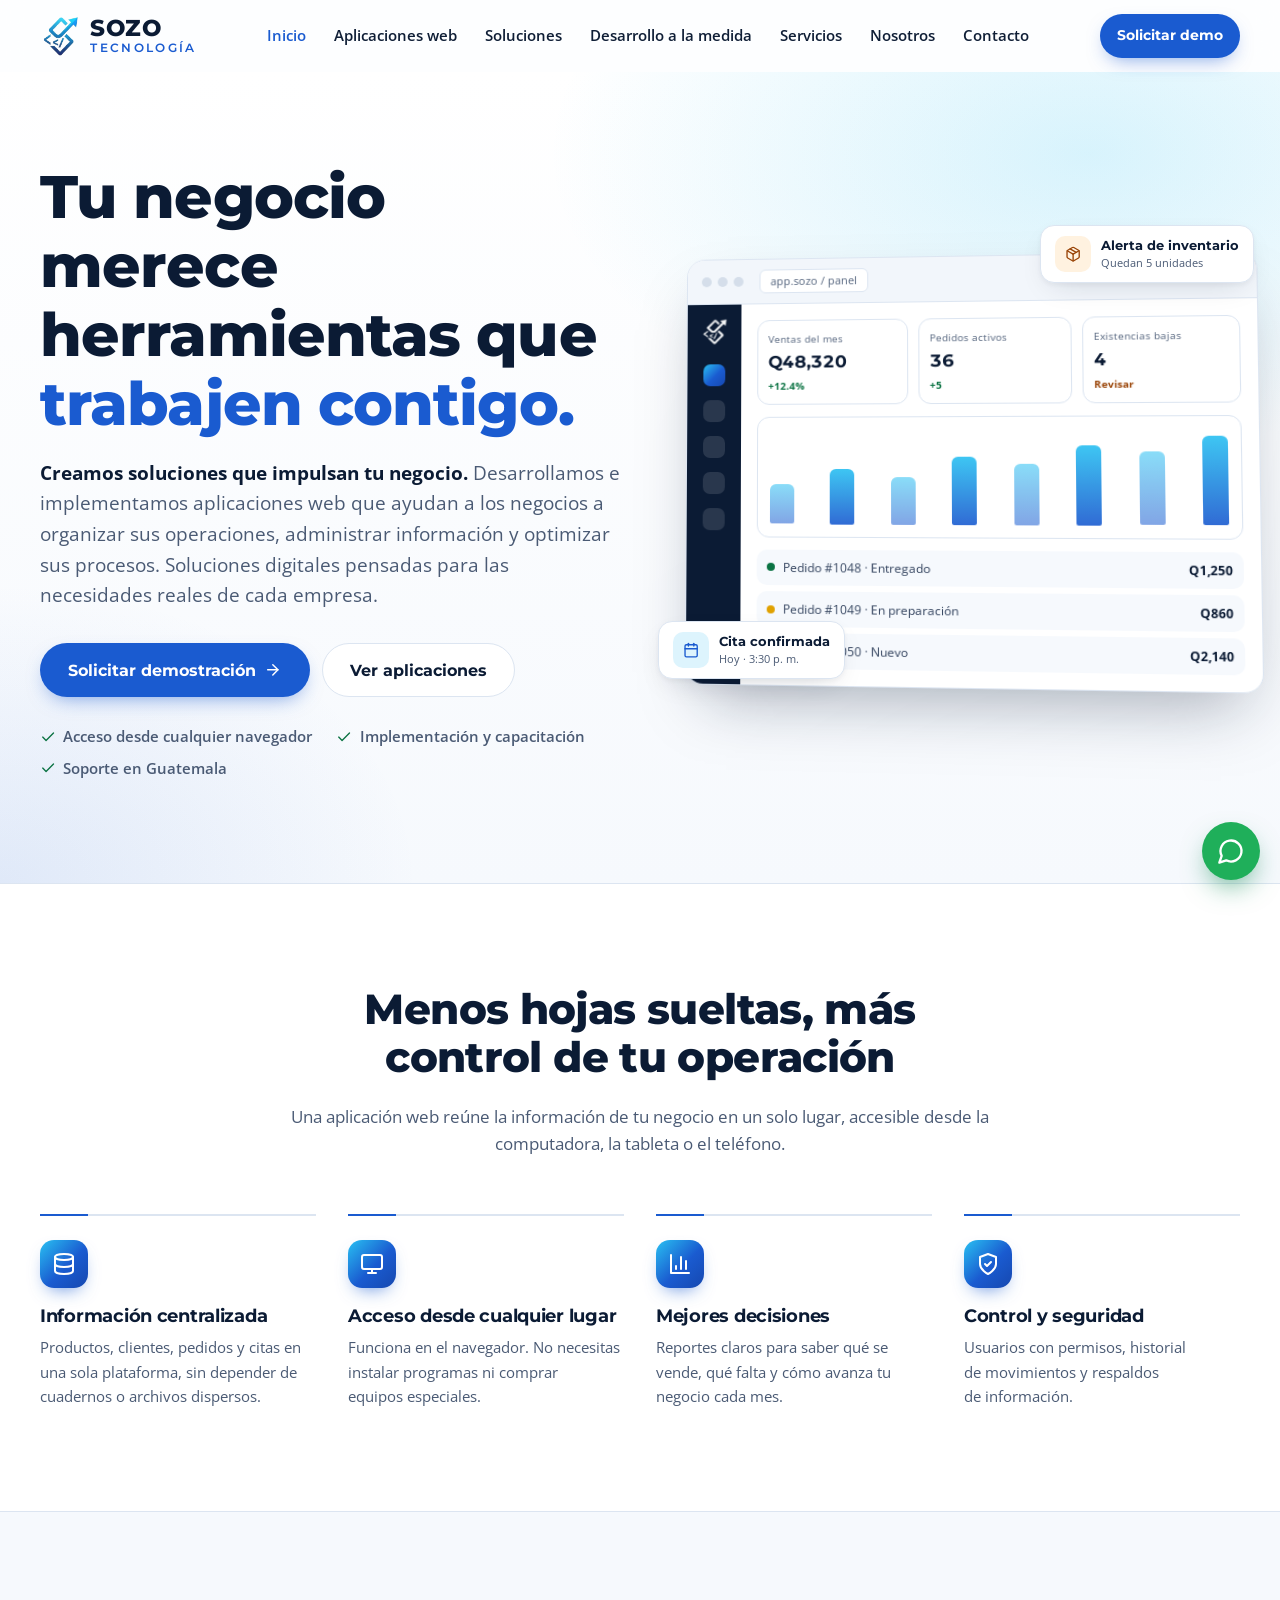
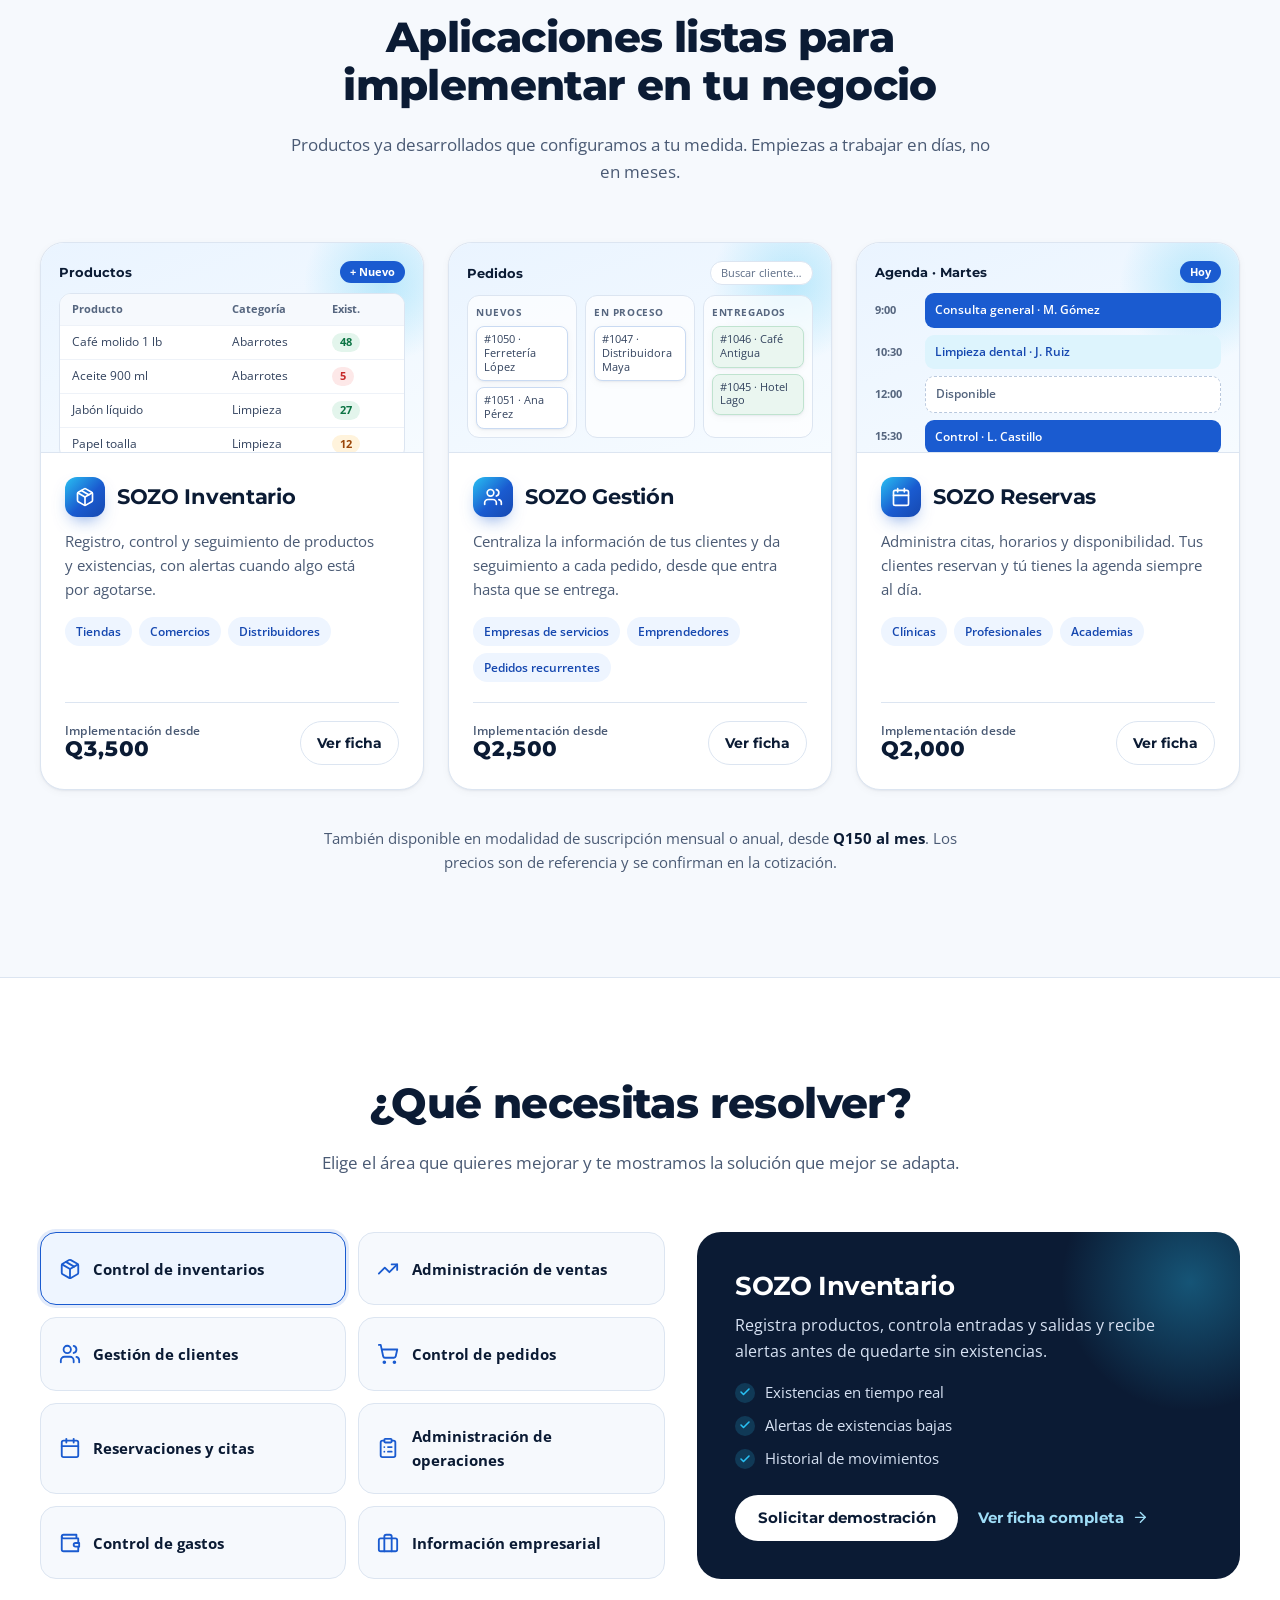
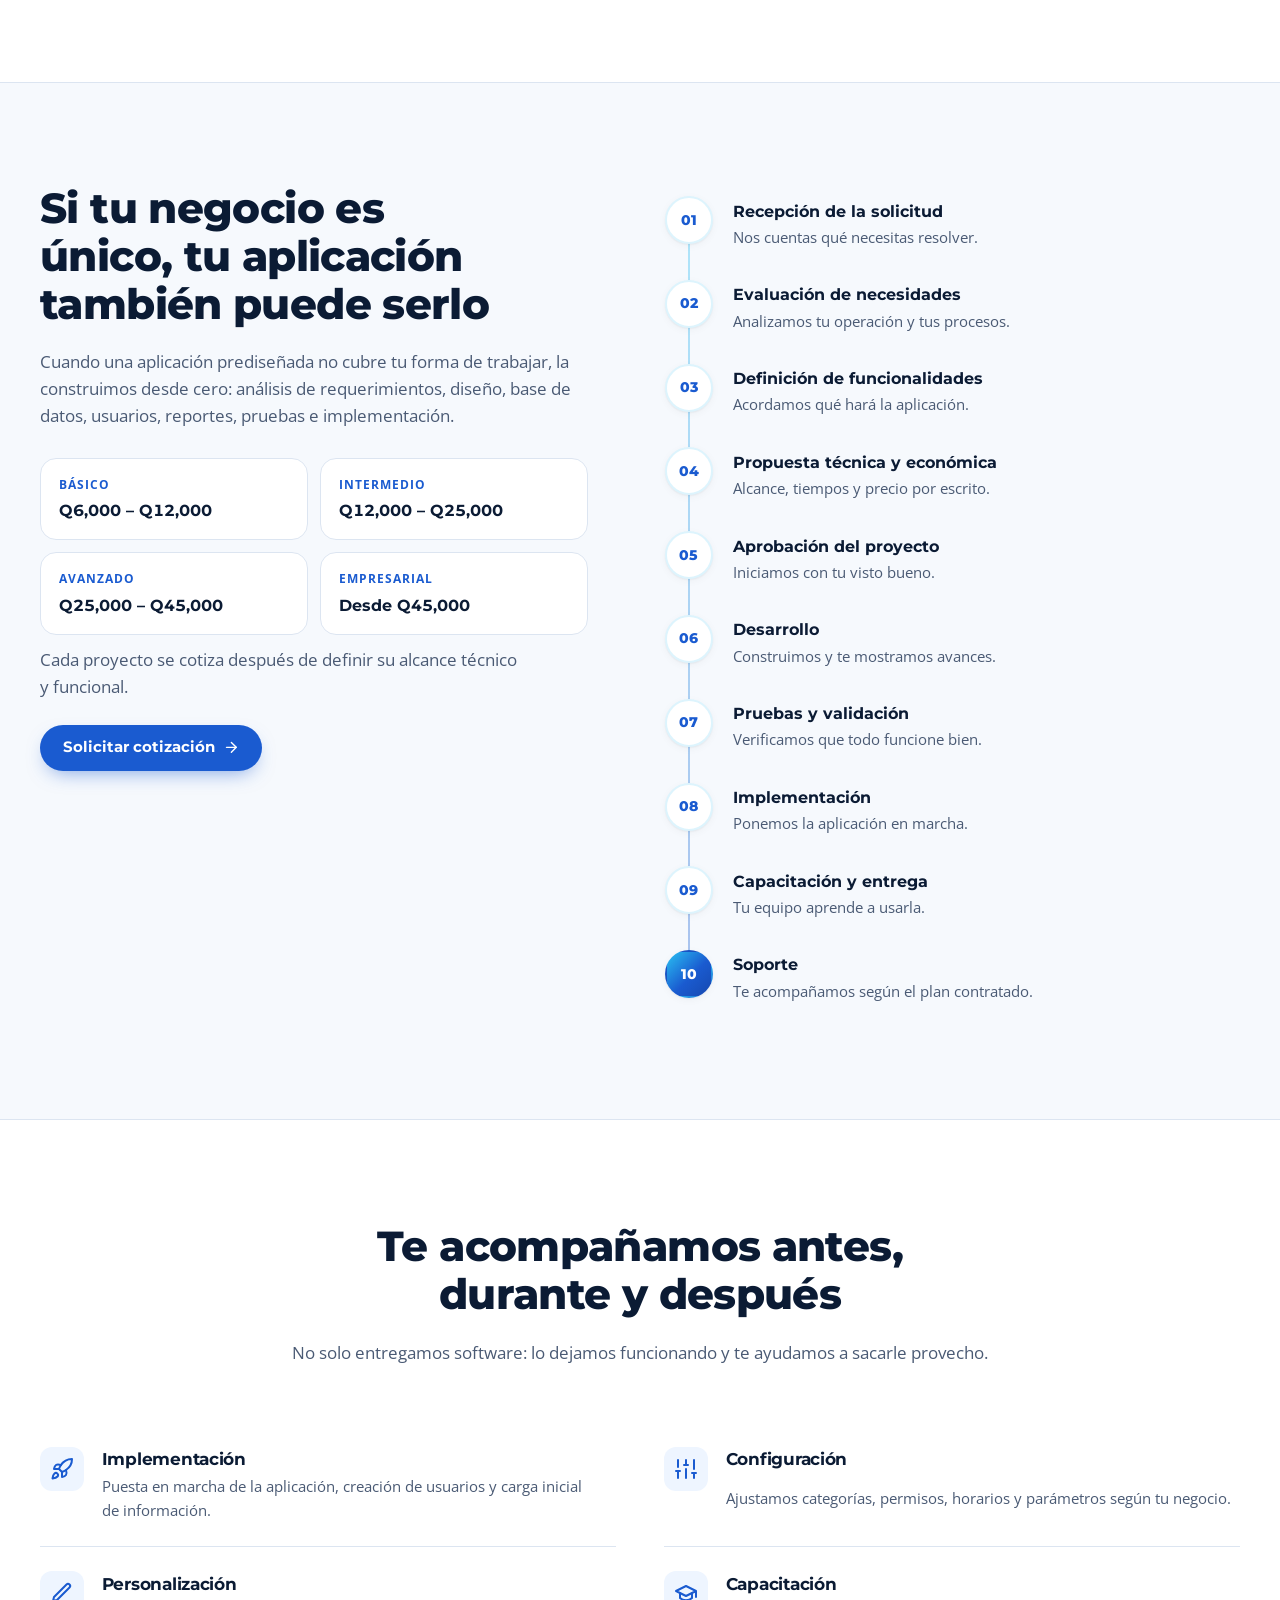
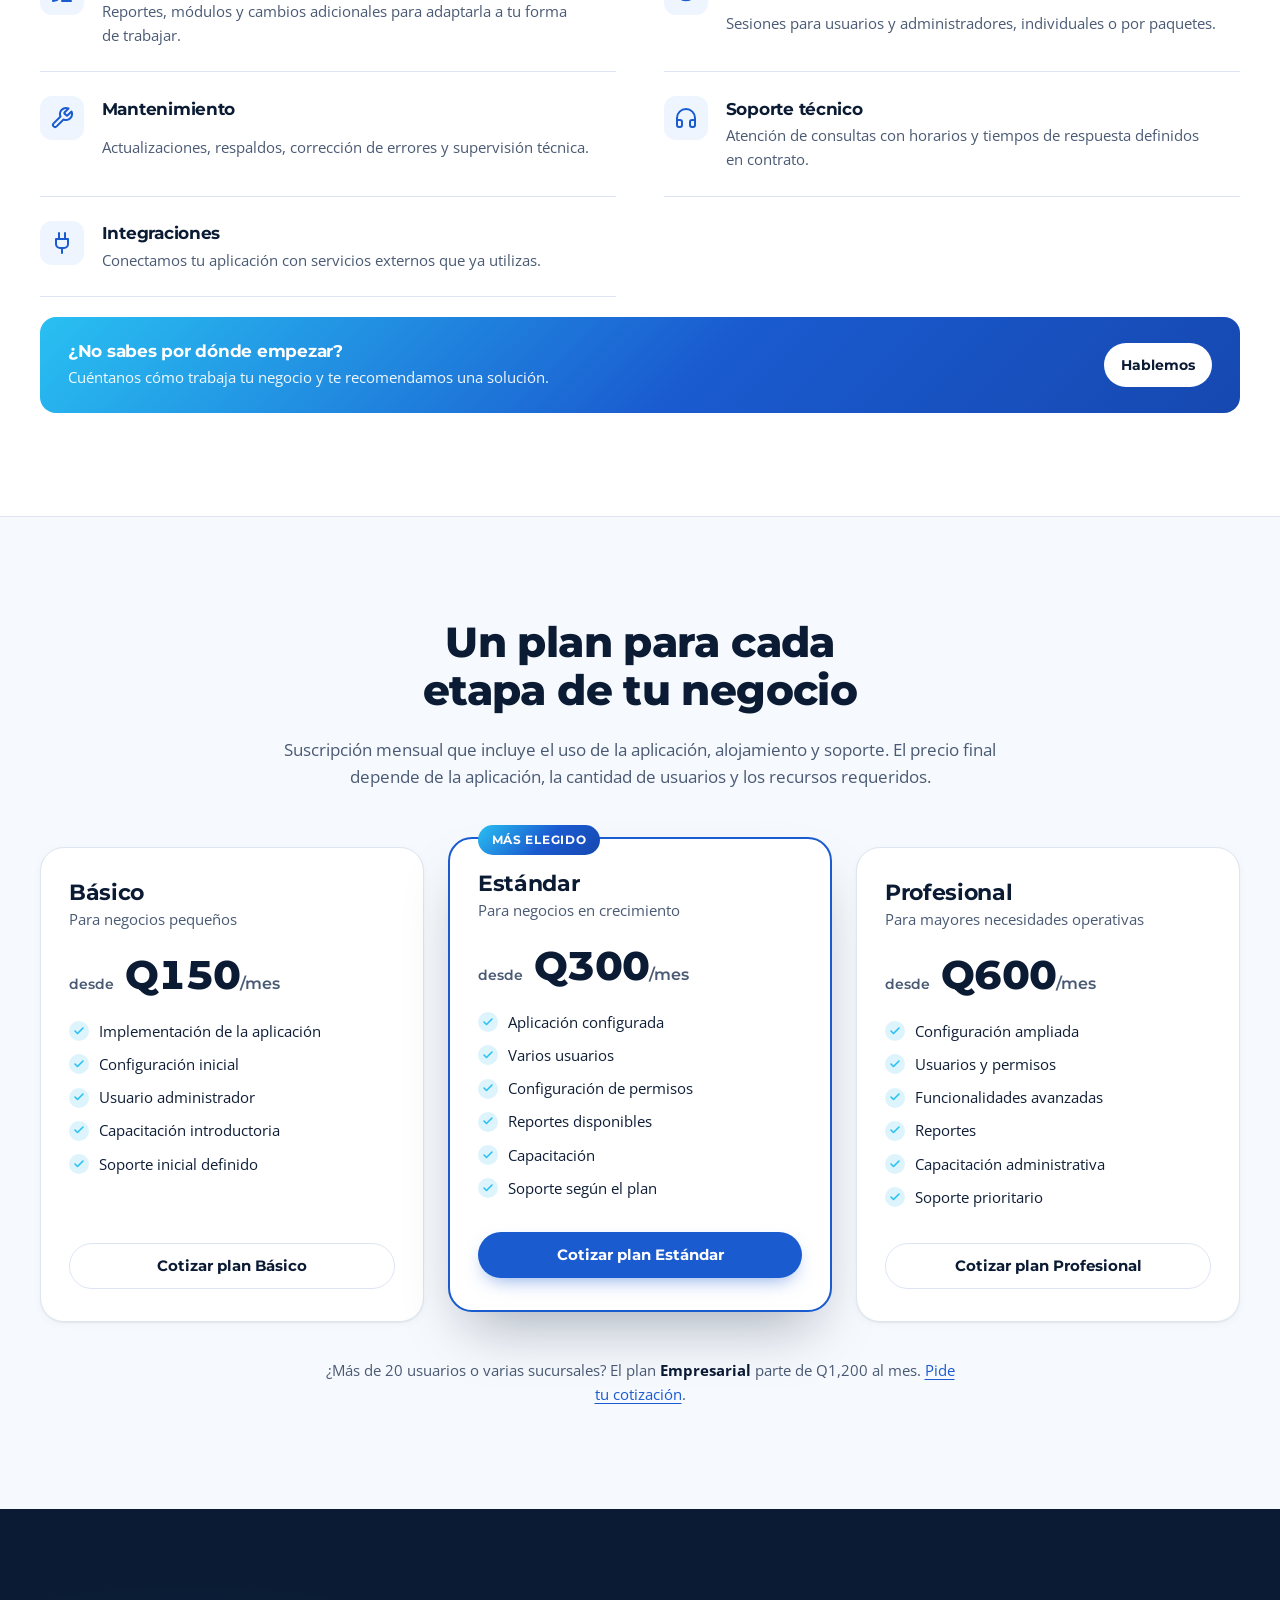
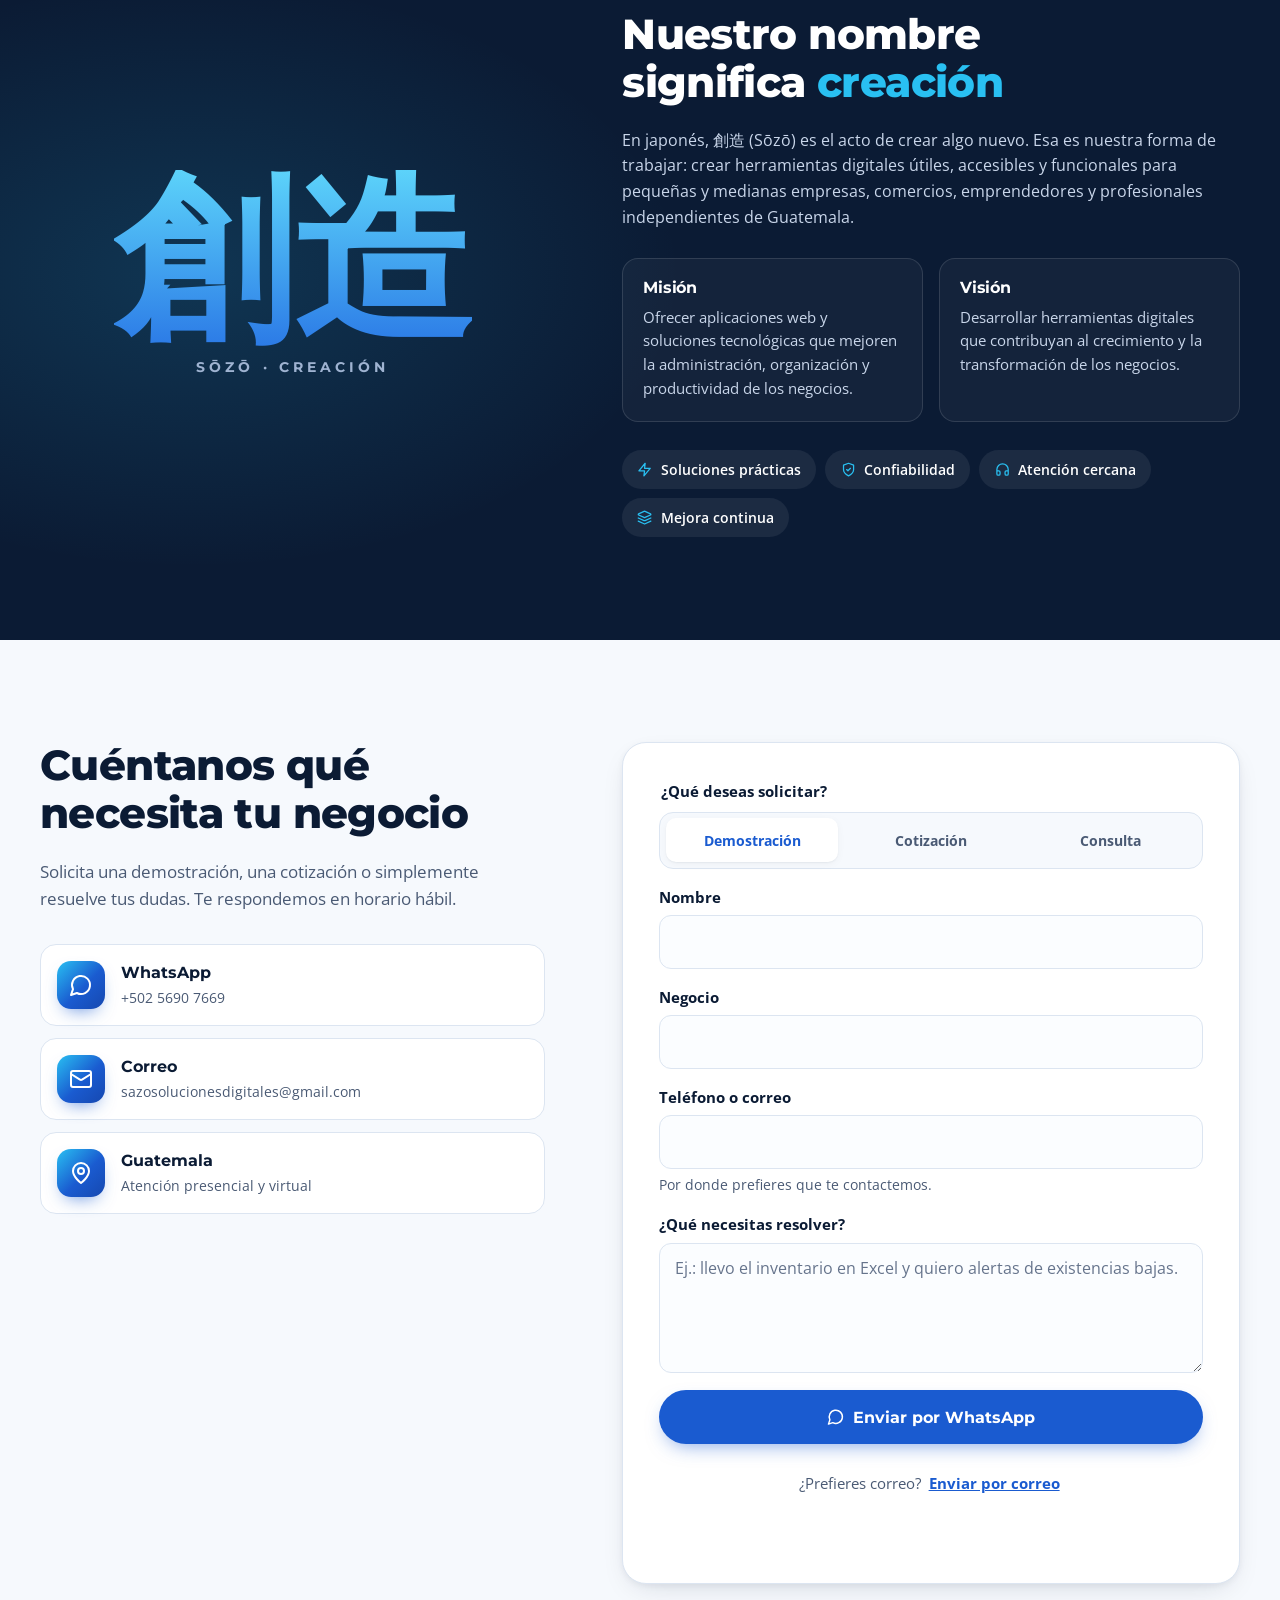
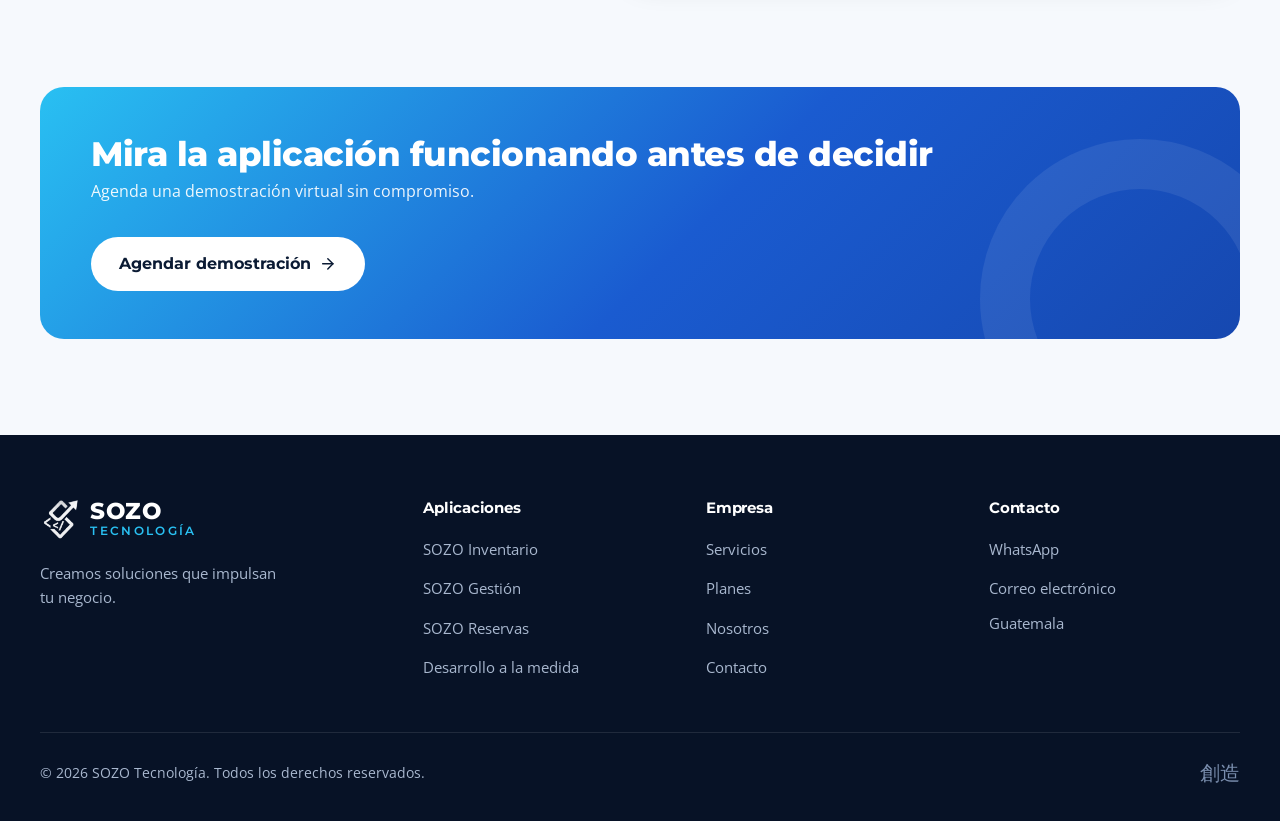
==== index.html @ 29508442 "Sitio web de SOZO Tecnología" ====
<!doctype html>
<html lang="es-GT">
<head>
  <meta charset="utf-8">
  <meta name="viewport" content="width=device-width, initial-scale=1">
  <title>SOZO Tecnología | Aplicaciones web para negocios en Guatemala</title>
  <meta name="description" content="SOZO Tecnología desarrolla e implementa aplicaciones web para negocios en Guatemala: control de inventarios, gestión de clientes y pedidos, reservas y citas, y desarrollo a la medida.">
  <meta name="theme-color" content="#0B1B34">
  <meta property="og:title" content="SOZO Tecnología: creamos soluciones que impulsan tu negocio">
  <meta property="og:description" content="Aplicaciones web para organizar inventarios, clientes, pedidos y citas. Implementación, capacitación y soporte en Guatemala.">
  <meta property="og:type" content="website">
  <meta property="og:image" content="assets/sozo-logo-full.png">
  <link rel="icon" type="image/png" href="assets/sozo-mark.png">
  <link rel="preconnect" href="https://fonts.googleapis.com">
  <link rel="preconnect" href="https://fonts.gstatic.com" crossorigin>
  <link href="https://fonts.googleapis.com/css2?family=Montserrat:wght@600;700;800&family=Open+Sans:wght@400;500;600;700&display=swap" rel="stylesheet">
  <link rel="stylesheet" href="styles.css">
  <script>document.documentElement.classList.add("js");</script>
</head>
<body>

<!-- Iconos (estilo Lucide) -->
<svg width="0" height="0" style="position:absolute" aria-hidden="true">
  <defs>
    <linearGradient id="g-brand" x1="0" y1="0" x2="1" y2="1"><stop offset="0" stop-color="#29C0F2"/><stop offset="1" stop-color="#1A55C8"/></linearGradient>
  </defs>
  <symbol id="i-package" viewBox="0 0 24 24"><path d="M16.5 9.4 7.55 4.24"/><path d="M21 16V8a2 2 0 0 0-1-1.73l-7-4a2 2 0 0 0-2 0l-7 4A2 2 0 0 0 3 8v8a2 2 0 0 0 1 1.73l7 4a2 2 0 0 0 2 0l7-4A2 2 0 0 0 21 16z"/><polyline points="3.29 7 12 12 20.71 7"/><line x1="12" x2="12" y1="22" y2="12"/></symbol>
  <symbol id="i-users" viewBox="0 0 24 24"><path d="M16 21v-2a4 4 0 0 0-4-4H6a4 4 0 0 0-4 4v2"/><circle cx="9" cy="7" r="4"/><path d="M22 21v-2a4 4 0 0 0-3-3.87"/><path d="M16 3.13a4 4 0 0 1 0 7.75"/></symbol>
  <symbol id="i-calendar" viewBox="0 0 24 24"><rect width="18" height="18" x="3" y="4" rx="2"/><line x1="16" x2="16" y1="2" y2="6"/><line x1="8" x2="8" y1="2" y2="6"/><line x1="3" x2="21" y1="10" y2="10"/></symbol>
  <symbol id="i-cart" viewBox="0 0 24 24"><circle cx="8" cy="21" r="1"/><circle cx="19" cy="21" r="1"/><path d="M2.05 2.05h2l2.66 12.42a2 2 0 0 0 2 1.58h9.78a2 2 0 0 0 1.95-1.57l1.65-7.43H5.12"/></symbol>
  <symbol id="i-clipboard" viewBox="0 0 24 24"><rect width="8" height="4" x="8" y="2" rx="1"/><path d="M16 4h2a2 2 0 0 1 2 2v14a2 2 0 0 1-2 2H6a2 2 0 0 1-2-2V6a2 2 0 0 1 2-2h2"/><path d="M12 11h4"/><path d="M12 16h4"/><path d="M8 11h.01"/><path d="M8 16h.01"/></symbol>
  <symbol id="i-trending" viewBox="0 0 24 24"><polyline points="22 7 13.5 15.5 8.5 10.5 2 17"/><polyline points="16 7 22 7 22 13"/></symbol>
  <symbol id="i-wallet" viewBox="0 0 24 24"><path d="M21 12V7H5a2 2 0 0 1 0-4h14v4"/><path d="M3 5v14a2 2 0 0 0 2 2h16v-5"/><path d="M18 12a2 2 0 0 0 0 4h4v-4Z"/></symbol>
  <symbol id="i-database" viewBox="0 0 24 24"><ellipse cx="12" cy="5" rx="9" ry="3"/><path d="M3 5V19A9 3 0 0 0 21 19V5"/><path d="M3 12A9 3 0 0 0 21 12"/></symbol>
  <symbol id="i-sliders" viewBox="0 0 24 24"><line x1="4" x2="4" y1="21" y2="14"/><line x1="4" x2="4" y1="10" y2="3"/><line x1="12" x2="12" y1="21" y2="12"/><line x1="12" x2="12" y1="8" y2="3"/><line x1="20" x2="20" y1="21" y2="16"/><line x1="20" x2="20" y1="12" y2="3"/><line x1="2" x2="6" y1="14" y2="14"/><line x1="10" x2="14" y1="8" y2="8"/><line x1="18" x2="22" y1="16" y2="16"/></symbol>
  <symbol id="i-monitor" viewBox="0 0 24 24"><rect width="20" height="14" x="2" y="3" rx="2"/><line x1="8" x2="16" y1="21" y2="21"/><line x1="12" x2="12" y1="17" y2="21"/></symbol>
  <symbol id="i-shield" viewBox="0 0 24 24"><path d="M12 22s8-4 8-10V5l-8-3-8 3v7c0 6 8 10 8 10"/><path d="m9 12 2 2 4-4"/></symbol>
  <symbol id="i-zap" viewBox="0 0 24 24"><polygon points="13 2 3 14 12 14 11 22 21 10 12 10 13 2"/></symbol>
  <symbol id="i-headphones" viewBox="0 0 24 24"><path d="M3 14h3a2 2 0 0 1 2 2v3a2 2 0 0 1-2 2H5a2 2 0 0 1-2-2v-7a9 9 0 0 1 18 0v7a2 2 0 0 1-2 2h-1a2 2 0 0 1-2-2v-3a2 2 0 0 1 2-2h3"/></symbol>
  <symbol id="i-cap" viewBox="0 0 24 24"><path d="M22 10v6M2 10l10-5 10 5-10 5z"/><path d="M6 12v5c3 3 9 3 12 0v-5"/></symbol>
  <symbol id="i-wrench" viewBox="0 0 24 24"><path d="M14.7 6.3a1 1 0 0 0 0 1.4l1.6 1.6a1 1 0 0 0 1.4 0l3.77-3.77a6 6 0 0 1-7.94 7.94l-6.91 6.91a2.12 2.12 0 0 1-3-3l6.91-6.91a6 6 0 0 1 7.94-7.94l-3.76 3.76z"/></symbol>
  <symbol id="i-plug" viewBox="0 0 24 24"><path d="M12 22v-5"/><path d="M9 8V2"/><path d="M15 8V2"/><path d="M18 8v5a4 4 0 0 1-4 4h-4a4 4 0 0 1-4-4V8Z"/></symbol>
  <symbol id="i-rocket" viewBox="0 0 24 24"><path d="M4.5 16.5c-1.5 1.26-2 5-2 5s3.74-.5 5-2c.71-.84.7-2.13-.09-2.91a2.18 2.18 0 0 0-2.91-.09z"/><path d="m12 15-3-3a22 22 0 0 1 2-3.95A12.88 12.88 0 0 1 22 2c0 2.72-.78 7.5-6 11a22.35 22.35 0 0 1-4 2z"/><path d="M9 12H4s.55-3.03 2-4c1.62-1.08 5 0 5 0"/><path d="M12 15v5s3.03-.55 4-2c1.08-1.62 0-5 0-5"/></symbol>
  <symbol id="i-pen" viewBox="0 0 24 24"><path d="M12 20h9"/><path d="M16.5 3.5a2.12 2.12 0 0 1 3 3L7 19l-4 1 1-4Z"/></symbol>
  <symbol id="i-check" viewBox="0 0 24 24"><path d="M20 6 9 17l-5-5"/></symbol>
  <symbol id="i-arrow" viewBox="0 0 24 24"><path d="M5 12h14"/><path d="m12 5 7 7-7 7"/></symbol>
  <symbol id="i-chat" viewBox="0 0 24 24"><path d="M7.9 20A9 9 0 1 0 4 16.1L2 22Z"/></symbol>
  <symbol id="i-mail" viewBox="0 0 24 24"><rect width="20" height="16" x="2" y="4" rx="2"/><path d="m22 7-8.97 5.7a1.94 1.94 0 0 1-2.06 0L2 7"/></symbol>
  <symbol id="i-menu" viewBox="0 0 24 24"><line x1="4" x2="20" y1="12" y2="12"/><line x1="4" x2="20" y1="6" y2="6"/><line x1="4" x2="20" y1="18" y2="18"/></symbol>
  <symbol id="i-x" viewBox="0 0 24 24"><path d="M18 6 6 18"/><path d="m6 6 12 12"/></symbol>
  <symbol id="i-chart" viewBox="0 0 24 24"><path d="M3 3v18h18"/><path d="M18 17V9"/><path d="M13 17V5"/><path d="M8 17v-3"/></symbol>
  <symbol id="i-layers" viewBox="0 0 24 24"><path d="m12.83 2.18a2 2 0 0 0-1.66 0L2.6 6.08a1 1 0 0 0 0 1.83l8.58 3.91a2 2 0 0 0 1.66 0l8.58-3.9a1 1 0 0 0 0-1.83Z"/><path d="m22 17.65-9.17 4.16a2 2 0 0 1-1.66 0L2 17.65"/><path d="m22 12.65-9.17 4.16a2 2 0 0 1-1.66 0L2 12.65"/></symbol>
  <symbol id="i-clock" viewBox="0 0 24 24"><circle cx="12" cy="12" r="10"/><polyline points="12 6 12 12 16 14"/></symbol>
  <symbol id="i-pin" viewBox="0 0 24 24"><path d="M20 10c0 6-8 12-8 12s-8-6-8-12a8 8 0 0 1 16 0Z"/><circle cx="12" cy="10" r="3"/></symbol>
  <symbol id="i-briefcase" viewBox="0 0 24 24"><rect width="20" height="14" x="2" y="7" rx="2"/><path d="M16 21V5a2 2 0 0 0-2-2h-4a2 2 0 0 0-2 2v16"/></symbol>
  <symbol id="i-cloud" viewBox="0 0 24 24"><path d="M17.5 19H9a7 7 0 1 1 6.71-9h1.79a4.5 4.5 0 1 1 0 9Z"/></symbol>
  <symbol id="i-code" viewBox="0 0 24 24"><polyline points="16 18 22 12 16 6"/><polyline points="8 6 2 12 8 18"/></symbol>
</svg>

<a class="skip-link" href="#contenido">Saltar al contenido</a>

<header class="site-header" id="top">
  <div class="container header-inner">
    <a class="brand" href="#inicio" aria-label="SOZO Tecnología, ir al inicio">
      <img src="assets/sozo-mark.png" alt="" width="40" height="40">
      <span class="brand-text">
        <span class="brand-name">SOZO</span>
        <span class="brand-sub">Tecnología</span>
      </span>
    </a>

    <nav class="main-nav" id="main-nav" aria-label="Principal">
      <ul>
        <li><a href="#inicio">Inicio</a></li>
        <li><a href="#aplicaciones">Aplicaciones web</a></li>
        <li><a href="#soluciones">Soluciones</a></li>
        <li><a href="#personalizado">Desarrollo a la medida</a></li>
        <li><a href="#servicios">Servicios</a></li>
        <li><a href="#nosotros">Nosotros</a></li>
        <li><a href="#contacto">Contacto</a></li>
      </ul>
      <a class="btn btn-primary nav-cta-mobile" href="#contacto" data-request="demo">Solicitar demostración</a>
    </nav>

    <div class="header-actions">
      <a class="btn btn-primary btn-sm header-cta" href="#contacto" data-request="demo">Solicitar demo</a>
      <button class="nav-toggle" type="button" aria-expanded="false" aria-controls="main-nav" aria-label="Abrir menú">
        <svg class="icon"><use href="#i-menu"/></svg>
      </button>
    </div>
  </div>
</header>

<main id="contenido">

  <!-- ============ INICIO ============ -->
  <section class="hero" id="inicio">
    <div class="hero-bg" aria-hidden="true"></div>
    <div class="container hero-grid">
      <div class="hero-copy reveal">
        <h1>Tu negocio merece herramientas que <span class="accent">trabajen contigo.</span></h1>
        <p class="lead"><strong>Creamos soluciones que impulsan tu negocio.</strong> Desarrollamos e implementamos aplicaciones web que ayudan a los negocios a organizar sus operaciones, administrar información y optimizar sus procesos. Soluciones digitales pensadas para las necesidades reales de cada empresa.</p>
        <div class="hero-ctas">
          <a class="btn btn-primary btn-lg" href="#contacto" data-request="demo">Solicitar demostración <svg class="icon"><use href="#i-arrow"/></svg></a>
          <a class="btn btn-ghost btn-lg" href="#aplicaciones">Ver aplicaciones</a>
        </div>
        <ul class="hero-points">
          <li><svg class="icon"><use href="#i-check"/></svg> Acceso desde cualquier navegador</li>
          <li><svg class="icon"><use href="#i-check"/></svg> Implementación y capacitación</li>
          <li><svg class="icon"><use href="#i-check"/></svg> Soporte en Guatemala</li>
        </ul>
      </div>

      <div class="hero-visual reveal" aria-hidden="true">
        <div class="mock-window mock-main">
          <div class="mock-bar"><span></span><span></span><span></span><em>app.sozo / panel</em></div>
          <div class="mock-body">
            <aside class="mock-side">
              <img src="assets/sozo-mark-white.png" alt="" width="26" height="26">
              <i class="on"></i><i></i><i></i><i></i><i></i>
            </aside>
            <div class="mock-content">
              <div class="mock-kpis">
                <div><small>Ventas del mes</small><b>Q48,320</b><span class="up">+12.4%</span></div>
                <div><small>Pedidos activos</small><b>36</b><span class="up">+5</span></div>
                <div><small>Existencias bajas</small><b>4</b><span class="warn">Revisar</span></div>
              </div>
              <div class="mock-chart">
                <div class="bars">
                  <i style="--h:42%"></i><i style="--h:58%"></i><i style="--h:50%"></i><i style="--h:71%"></i><i style="--h:64%"></i><i style="--h:83%"></i><i style="--h:76%"></i><i style="--h:92%"></i>
                </div>
              </div>
              <div class="mock-rows">
                <div><span class="dot ok"></span>Pedido #1048 · Entregado<em>Q1,250</em></div>
                <div><span class="dot wait"></span>Pedido #1049 · En preparación<em>Q860</em></div>
                <div><span class="dot new"></span>Pedido #1050 · Nuevo<em>Q2,140</em></div>
              </div>
            </div>
          </div>
        </div>
        <div class="float-card fc-1">
          <span class="fc-icon"><svg class="icon"><use href="#i-calendar"/></svg></span>
          <div><b>Cita confirmada</b><small>Hoy · 3:30 p. m.</small></div>
        </div>
        <div class="float-card fc-2">
          <span class="fc-icon alt"><svg class="icon"><use href="#i-package"/></svg></span>
          <div><b>Alerta de inventario</b><small>Quedan 5 unidades</small></div>
        </div>
      </div>
    </div>
  </section>

  <!-- ============ BENEFICIOS ============ -->
  <section class="section benefits" aria-labelledby="t-beneficios">
    <div class="container">
      <div class="section-head reveal">
        <h2 id="t-beneficios">Menos hojas sueltas, más control de tu operación</h2>
        <p>Una aplicación web reúne la información de tu negocio en un solo lugar, accesible desde la computadora, la tableta o el teléfono.</p>
      </div>
      <div class="benefit-grid">
        <article class="benefit reveal">
          <span class="icon-badge"><svg class="icon"><use href="#i-database"/></svg></span>
          <h3>Información centralizada</h3>
          <p>Productos, clientes, pedidos y citas en una sola plataforma, sin depender de cuadernos o archivos dispersos.</p>
        </article>
        <article class="benefit reveal">
          <span class="icon-badge"><svg class="icon"><use href="#i-monitor"/></svg></span>
          <h3>Acceso desde cualquier lugar</h3>
          <p>Funciona en el navegador. No necesitas instalar programas ni comprar equipos especiales.</p>
        </article>
        <article class="benefit reveal">
          <span class="icon-badge"><svg class="icon"><use href="#i-chart"/></svg></span>
          <h3>Mejores decisiones</h3>
          <p>Reportes claros para saber qué se vende, qué falta y cómo avanza tu negocio cada mes.</p>
        </article>
        <article class="benefit reveal">
          <span class="icon-badge"><svg class="icon"><use href="#i-shield"/></svg></span>
          <h3>Control y seguridad</h3>
          <p>Usuarios con permisos, historial de movimientos y respaldos de información.</p>
        </article>
      </div>
    </div>
  </section>

  <!-- ============ APLICACIONES ============ -->
  <section class="section apps" id="aplicaciones" aria-labelledby="t-apps">
    <div class="container">
      <div class="section-head reveal">
        <h2 id="t-apps">Aplicaciones listas para implementar en tu negocio</h2>
        <p>Productos ya desarrollados que configuramos a tu medida. Empiezas a trabajar en días, no en meses.</p>
      </div>

      <div class="app-grid">
        <!-- Inventario -->
        <article class="app-card reveal">
          <div class="app-shot shot-inventory" aria-hidden="true">
            <div class="s-head"><b>Productos</b><span class="s-btn">+ Nuevo</span></div>
            <div class="s-table">
              <div class="s-row s-th"><span>Producto</span><span>Categoría</span><span>Exist.</span></div>
              <div class="s-row"><span>Café molido 1 lb</span><span>Abarrotes</span><span class="pill ok">48</span></div>
              <div class="s-row"><span>Aceite 900 ml</span><span>Abarrotes</span><span class="pill low">5</span></div>
              <div class="s-row"><span>Jabón líquido</span><span>Limpieza</span><span class="pill ok">27</span></div>
              <div class="s-row"><span>Papel toalla</span><span>Limpieza</span><span class="pill mid">12</span></div>
            </div>
          </div>
          <div class="app-body">
            <div class="app-title">
              <span class="icon-badge sm"><svg class="icon"><use href="#i-package"/></svg></span>
              <h3>SOZO Inventario</h3>
            </div>
            <p>Registro, control y seguimiento de productos y existencias, con alertas cuando algo está por agotarse.</p>
            <ul class="tag-list" aria-label="Ideal para">
              <li>Tiendas</li><li>Comercios</li><li>Distribuidores</li>
            </ul>
            <div class="app-foot">
              <p class="price"><small>Implementación desde</small> Q3,500</p>
              <button class="btn btn-ghost btn-sm" type="button" data-app="inventario">Ver ficha</button>
            </div>
          </div>
        </article>

        <!-- Gestión -->
        <article class="app-card reveal">
          <div class="app-shot shot-orders" aria-hidden="true">
            <div class="s-head"><b>Pedidos</b><span class="s-search">Buscar cliente…</span></div>
            <div class="s-kanban">
              <div><small>Nuevos</small><i>#1050 · Ferretería López</i><i>#1051 · Ana Pérez</i></div>
              <div><small>En proceso</small><i>#1047 · Distribuidora Maya</i></div>
              <div><small>Entregados</small><i class="done">#1046 · Café Antigua</i><i class="done">#1045 · Hotel Lago</i></div>
            </div>
          </div>
          <div class="app-body">
            <div class="app-title">
              <span class="icon-badge sm"><svg class="icon"><use href="#i-users"/></svg></span>
              <h3>SOZO Gestión</h3>
            </div>
            <p>Centraliza la información de tus clientes y da seguimiento a cada pedido, desde que entra hasta que se entrega.</p>
            <ul class="tag-list" aria-label="Ideal para">
              <li>Empresas de servicios</li><li>Emprendedores</li><li>Pedidos recurrentes</li>
            </ul>
            <div class="app-foot">
              <p class="price"><small>Implementación desde</small> Q2,500</p>
              <button class="btn btn-ghost btn-sm" type="button" data-app="gestion">Ver ficha</button>
            </div>
          </div>
        </article>

        <!-- Reservas -->
        <article class="app-card reveal">
          <div class="app-shot shot-booking" aria-hidden="true">
            <div class="s-head"><b>Agenda · Martes</b><span class="s-btn">Hoy</span></div>
            <div class="s-agenda">
              <div><time>9:00</time><i class="c1">Consulta general · M. Gómez</i></div>
              <div><time>10:30</time><i class="c2">Limpieza dental · J. Ruiz</i></div>
              <div><time>12:00</time><i class="free">Disponible</i></div>
              <div><time>15:30</time><i class="c1">Control · L. Castillo</i></div>
            </div>
          </div>
          <div class="app-body">
            <div class="app-title">
              <span class="icon-badge sm"><svg class="icon"><use href="#i-calendar"/></svg></span>
              <h3>SOZO Reservas</h3>
            </div>
            <p>Administra citas, horarios y disponibilidad. Tus clientes reservan y tú tienes la agenda siempre al día.</p>
            <ul class="tag-list" aria-label="Ideal para">
              <li>Clínicas</li><li>Profesionales</li><li>Academias</li>
            </ul>
            <div class="app-foot">
              <p class="price"><small>Implementación desde</small> Q2,000</p>
              <button class="btn btn-ghost btn-sm" type="button" data-app="reservas">Ver ficha</button>
            </div>
          </div>
        </article>
      </div>

      <p class="note reveal">También disponible en modalidad de suscripción mensual o anual, desde <strong>Q150 al mes</strong>. Los precios son de referencia y se confirman en la cotización.</p>
    </div>
  </section>

  <!-- ============ SOLUCIONES ============ -->
  <section class="section solutions" id="soluciones" aria-labelledby="t-soluciones">
    <div class="container">
      <div class="section-head reveal">
        <h2 id="t-soluciones">¿Qué necesitas resolver?</h2>
        <p>Elige el área que quieres mejorar y te mostramos la solución que mejor se adapta.</p>
      </div>

      <div class="solutions-layout">
        <div class="need-grid" role="radiogroup" aria-label="Necesidades del negocio">
          <button class="need" type="button" role="radio" aria-checked="true" data-need="inventarios"><svg class="icon"><use href="#i-package"/></svg>Control de inventarios</button>
          <button class="need" type="button" role="radio" aria-checked="false" data-need="ventas"><svg class="icon"><use href="#i-trending"/></svg>Administración de ventas</button>
          <button class="need" type="button" role="radio" aria-checked="false" data-need="clientes"><svg class="icon"><use href="#i-users"/></svg>Gestión de clientes</button>
          <button class="need" type="button" role="radio" aria-checked="false" data-need="pedidos"><svg class="icon"><use href="#i-cart"/></svg>Control de pedidos</button>
          <button class="need" type="button" role="radio" aria-checked="false" data-need="citas"><svg class="icon"><use href="#i-calendar"/></svg>Reservaciones y citas</button>
          <button class="need" type="button" role="radio" aria-checked="false" data-need="operaciones"><svg class="icon"><use href="#i-clipboard"/></svg>Administración de operaciones</button>
          <button class="need" type="button" role="radio" aria-checked="false" data-need="gastos"><svg class="icon"><use href="#i-wallet"/></svg>Control de gastos</button>
          <button class="need" type="button" role="radio" aria-checked="false" data-need="informacion"><svg class="icon"><use href="#i-briefcase"/></svg>Información empresarial</button>
        </div>

        <div class="need-result reveal" aria-live="polite">
          <h3 id="need-title">SOZO Inventario</h3>
          <p id="need-text">Registra productos, controla entradas y salidas y recibe alertas antes de quedarte sin existencias.</p>
          <ul class="check-list" id="need-list"></ul>
          <div class="need-actions">
            <a class="btn btn-primary" id="need-cta" href="#contacto" data-request="demo">Solicitar demostración</a>
            <button class="btn btn-link" type="button" id="need-more" data-app="inventario">Ver ficha completa <svg class="icon"><use href="#i-arrow"/></svg></button>
          </div>
        </div>
      </div>
    </div>
  </section>

  <!-- ============ DESARROLLO PERSONALIZADO ============ -->
  <section class="section custom" id="personalizado" aria-labelledby="t-custom">
    <div class="container custom-grid">
      <div class="custom-intro reveal">
        <h2 id="t-custom">Si tu negocio es único, tu aplicación también puede serlo</h2>
        <p>Cuando una aplicación prediseñada no cubre tu forma de trabajar, la construimos desde cero: análisis de requerimientos, diseño, base de datos, usuarios, reportes, pruebas e implementación.</p>

        <div class="tiers">
          <div class="tier"><span>Básico</span><b>Q6,000 – Q12,000</b></div>
          <div class="tier"><span>Intermedio</span><b>Q12,000 – Q25,000</b></div>
          <div class="tier"><span>Avanzado</span><b>Q25,000 – Q45,000</b></div>
          <div class="tier"><span>Empresarial</span><b>Desde Q45,000</b></div>
        </div>
        <p class="small muted">Cada proyecto se cotiza después de definir su alcance técnico y funcional.</p>
        <a class="btn btn-primary" href="#contacto" data-request="cotizacion">Solicitar cotización <svg class="icon"><use href="#i-arrow"/></svg></a>
      </div>

      <ol class="process reveal" aria-label="Proceso de desarrollo">
        <li><b>Recepción de la solicitud</b><span>Nos cuentas qué necesitas resolver.</span></li>
        <li><b>Evaluación de necesidades</b><span>Analizamos tu operación y tus procesos.</span></li>
        <li><b>Definición de funcionalidades</b><span>Acordamos qué hará la aplicación.</span></li>
        <li><b>Propuesta técnica y económica</b><span>Alcance, tiempos y precio por escrito.</span></li>
        <li><b>Aprobación del proyecto</b><span>Iniciamos con tu visto bueno.</span></li>
        <li><b>Desarrollo</b><span>Construimos y te mostramos avances.</span></li>
        <li><b>Pruebas y validación</b><span>Verificamos que todo funcione bien.</span></li>
        <li><b>Implementación</b><span>Ponemos la aplicación en marcha.</span></li>
        <li><b>Capacitación y entrega</b><span>Tu equipo aprende a usarla.</span></li>
        <li><b>Soporte</b><span>Te acompañamos según el plan contratado.</span></li>
      </ol>
    </div>
  </section>

  <!-- ============ SERVICIOS ============ -->
  <section class="section services" id="servicios" aria-labelledby="t-servicios">
    <div class="container">
      <div class="section-head reveal">
        <h2 id="t-servicios">Te acompañamos antes, durante y después</h2>
        <p>No solo entregamos software: lo dejamos funcionando y te ayudamos a sacarle provecho.</p>
      </div>
      <div class="service-grid">
        <article class="service reveal"><svg class="icon"><use href="#i-rocket"/></svg><h3>Implementación</h3><p>Puesta en marcha de la aplicación, creación de usuarios y carga inicial de información.</p></article>
        <article class="service reveal"><svg class="icon"><use href="#i-sliders"/></svg><h3>Configuración</h3><p>Ajustamos categorías, permisos, horarios y parámetros según tu negocio.</p></article>
        <article class="service reveal"><svg class="icon"><use href="#i-pen"/></svg><h3>Personalización</h3><p>Reportes, módulos y cambios adicionales para adaptarla a tu forma de trabajar.</p></article>
        <article class="service reveal"><svg class="icon"><use href="#i-cap"/></svg><h3>Capacitación</h3><p>Sesiones para usuarios y administradores, individuales o por paquetes.</p></article>
        <article class="service reveal"><svg class="icon"><use href="#i-wrench"/></svg><h3>Mantenimiento</h3><p>Actualizaciones, respaldos, corrección de errores y supervisión técnica.</p></article>
        <article class="service reveal"><svg class="icon"><use href="#i-headphones"/></svg><h3>Soporte técnico</h3><p>Atención de consultas con horarios y tiempos de respuesta definidos en contrato.</p></article>
        <article class="service reveal"><svg class="icon"><use href="#i-plug"/></svg><h3>Integraciones</h3><p>Conectamos tu aplicación con servicios externos que ya utilizas.</p></article>
        <article class="service service-cta reveal">
          <h3>¿No sabes por dónde empezar?</h3>
          <p>Cuéntanos cómo trabaja tu negocio y te recomendamos una solución.</p>
          <a class="btn btn-light btn-sm" href="#contacto">Hablemos</a>
        </article>
      </div>
    </div>
  </section>

  <!-- ============ PLANES ============ -->
  <section class="section plans" id="planes" aria-labelledby="t-planes">
    <div class="container">
      <div class="section-head reveal">
        <h2 id="t-planes">Un plan para cada etapa de tu negocio</h2>
        <p>Suscripción mensual que incluye el uso de la aplicación, alojamiento y soporte. El precio final depende de la aplicación, la cantidad de usuarios y los recursos requeridos.</p>
      </div>

      <div class="plan-grid">
        <article class="plan reveal">
          <h3>Básico</h3>
          <p class="plan-for">Para negocios pequeños</p>
          <p class="plan-price"><small>desde</small> Q150<span>/mes</span></p>
          <ul class="check-list">
            <li>Implementación de la aplicación</li>
            <li>Configuración inicial</li>
            <li>Usuario administrador</li>
            <li>Capacitación introductoria</li>
            <li>Soporte inicial definido</li>
          </ul>
          <a class="btn btn-ghost btn-block" href="#contacto" data-request="cotizacion" data-plan="Básico">Cotizar plan Básico</a>
        </article>

        <article class="plan plan-featured reveal">
          <span class="plan-badge">Más elegido</span>
          <h3>Estándar</h3>
          <p class="plan-for">Para negocios en crecimiento</p>
          <p class="plan-price"><small>desde</small> Q300<span>/mes</span></p>
          <ul class="check-list">
            <li>Aplicación configurada</li>
            <li>Varios usuarios</li>
            <li>Configuración de permisos</li>
            <li>Reportes disponibles</li>
            <li>Capacitación</li>
            <li>Soporte según el plan</li>
          </ul>
          <a class="btn btn-primary btn-block" href="#contacto" data-request="cotizacion" data-plan="Estándar">Cotizar plan Estándar</a>
        </article>

        <article class="plan reveal">
          <h3>Profesional</h3>
          <p class="plan-for">Para mayores necesidades operativas</p>
          <p class="plan-price"><small>desde</small> Q600<span>/mes</span></p>
          <ul class="check-list">
            <li>Configuración ampliada</li>
            <li>Usuarios y permisos</li>
            <li>Funcionalidades avanzadas</li>
            <li>Reportes</li>
            <li>Capacitación administrativa</li>
            <li>Soporte prioritario</li>
          </ul>
          <a class="btn btn-ghost btn-block" href="#contacto" data-request="cotizacion" data-plan="Profesional">Cotizar plan Profesional</a>
        </article>
      </div>
      <p class="note reveal">¿Más de 20 usuarios o varias sucursales? El plan <strong>Empresarial</strong> parte de Q1,200 al mes. <a href="#contacto" data-request="cotizacion" data-plan="Empresarial">Pide tu cotización</a>.</p>
    </div>
  </section>

  <!-- ============ NOSOTROS ============ -->
  <section class="section about" id="nosotros" aria-labelledby="t-nosotros">
    <div class="container about-grid">
      <div class="about-mark reveal" aria-hidden="true">
        <span class="big-kanji" lang="ja">創造</span>
        <span class="romaji">Sōzō · creación</span>
      </div>
      <div class="about-copy reveal">
        <h2 id="t-nosotros">Nuestro nombre significa <em>creación</em></h2>
        <p>En japonés, <span lang="ja">創造</span> (Sōzō) es el acto de crear algo nuevo. Esa es nuestra forma de trabajar: crear herramientas digitales útiles, accesibles y funcionales para pequeñas y medianas empresas, comercios, emprendedores y profesionales independientes de Guatemala.</p>
        <div class="about-cards">
          <div>
            <h3>Misión</h3>
            <p>Ofrecer aplicaciones web y soluciones tecnológicas que mejoren la administración, organización y productividad de los negocios.</p>
          </div>
          <div>
            <h3>Visión</h3>
            <p>Desarrollar herramientas digitales que contribuyan al crecimiento y la transformación de los negocios.</p>
          </div>
        </div>
        <ul class="values">
          <li><svg class="icon"><use href="#i-zap"/></svg>Soluciones prácticas</li>
          <li><svg class="icon"><use href="#i-shield"/></svg>Confiabilidad</li>
          <li><svg class="icon"><use href="#i-headphones"/></svg>Atención cercana</li>
          <li><svg class="icon"><use href="#i-layers"/></svg>Mejora continua</li>
        </ul>
      </div>
    </div>
  </section>

  <!-- ============ CONTACTO ============ -->
  <section class="section contact" id="contacto" aria-labelledby="t-contacto">
    <div class="container contact-grid">
      <div class="contact-info reveal">
        <h2 id="t-contacto">Cuéntanos qué necesita tu negocio</h2>
        <p>Solicita una demostración, una cotización o simplemente resuelve tus dudas. Te respondemos en horario hábil.</p>

        <ul class="contact-list">
          <li>
            <a class="contact-item" id="wa-link" href="#" target="_blank" rel="noopener">
              <span class="icon-badge"><svg class="icon"><use href="#i-chat"/></svg></span>
              <span><b>WhatsApp</b><small id="wa-label">+502 5690 7669</small></span>
            </a>
          </li>
          <li>
            <a class="contact-item" id="mail-link" href="#">
              <span class="icon-badge"><svg class="icon"><use href="#i-mail"/></svg></span>
              <span><b>Correo</b><small id="mail-label">sazosolucionesdigitales@gmail.com</small></span>
            </a>
          </li>
          <li>
            <div class="contact-item">
              <span class="icon-badge"><svg class="icon"><use href="#i-pin"/></svg></span>
              <span><b>Guatemala</b><small>Atención presencial y virtual</small></span>
            </div>
          </li>
        </ul>
      </div>

      <form class="contact-form reveal" id="contact-form" novalidate>
        <fieldset class="req-type">
          <legend>¿Qué deseas solicitar?</legend>
          <div class="seg">
            <label><input type="radio" name="tipo" value="demo" checked><span>Demostración</span></label>
            <label><input type="radio" name="tipo" value="cotizacion"><span>Cotización</span></label>
            <label><input type="radio" name="tipo" value="consulta"><span>Consulta</span></label>
          </div>
        </fieldset>

        <div class="field">
          <label for="f-nombre">Nombre</label>
          <input id="f-nombre" name="nombre" type="text" autocomplete="name" required>
          <p class="error" id="e-nombre" hidden>Escribe tu nombre.</p>
        </div>
        <div class="field">
          <label for="f-negocio">Negocio</label>
          <input id="f-negocio" name="negocio" type="text" autocomplete="organization" required>
          <p class="error" id="e-negocio" hidden>Indica el nombre de tu negocio.</p>
        </div>
        <div class="field">
          <label for="f-contacto">Teléfono o correo</label>
          <input id="f-contacto" name="contacto" type="text" autocomplete="email" required aria-describedby="h-contacto">
          <p class="hint" id="h-contacto">Por donde prefieres que te contactemos.</p>
          <p class="error" id="e-contacto" hidden>Escribe un teléfono de 8 dígitos o un correo válido.</p>
        </div>
        <div class="field">
          <label for="f-necesidad">¿Qué necesitas resolver?</label>
          <textarea id="f-necesidad" name="necesidad" rows="4" required placeholder="Ej.: llevo el inventario en Excel y quiero alertas de existencias bajas."></textarea>
          <p class="error" id="e-necesidad" hidden>Cuéntanos brevemente tu necesidad.</p>
        </div>
        <!-- Protección contra spam (campo trampa) -->
        <div class="hp" aria-hidden="true">
          <label for="f-web">No llenar</label>
          <input id="f-web" name="web" type="text" tabindex="-1" autocomplete="off">
        </div>

        <button class="btn btn-primary btn-lg btn-block" type="submit">
          <svg class="icon"><use href="#i-chat"/></svg> Enviar por WhatsApp
        </button>
        <p class="form-foot">¿Prefieres correo? <button type="button" class="btn-link-inline" id="send-mail">Enviar por correo</button></p>
        <p class="form-status" id="form-status" role="status"></p>
      </form>
    </div>
  </section>

  <!-- ============ CTA FINAL ============ -->
  <section class="cta-band" aria-labelledby="t-cta">
    <div class="container cta-inner reveal">
      <div>
        <h2 id="t-cta">Mira la aplicación funcionando antes de decidir</h2>
        <p>Agenda una demostración virtual sin compromiso.</p>
      </div>
      <a class="btn btn-light btn-lg" href="#contacto" data-request="demo">Agendar demostración <svg class="icon"><use href="#i-arrow"/></svg></a>
    </div>
  </section>
</main>

<footer class="site-footer">
  <div class="container footer-grid">
    <div class="footer-brand">
      <a class="brand brand-light" href="#inicio" aria-label="SOZO Tecnología, ir al inicio">
        <img src="assets/sozo-mark-white.png" alt="" width="40" height="40">
        <span class="brand-text"><span class="brand-name">SOZO</span><span class="brand-sub">Tecnología</span></span>
      </a>
      <p>Creamos soluciones que impulsan tu negocio.</p>
    </div>
    <nav aria-label="Aplicaciones">
      <h3>Aplicaciones</h3>
      <ul>
        <li><button type="button" class="footer-link" data-app="inventario">SOZO Inventario</button></li>
        <li><button type="button" class="footer-link" data-app="gestion">SOZO Gestión</button></li>
        <li><button type="button" class="footer-link" data-app="reservas">SOZO Reservas</button></li>
        <li><a href="#personalizado">Desarrollo a la medida</a></li>
      </ul>
    </nav>
    <nav aria-label="Empresa">
      <h3>Empresa</h3>
      <ul>
        <li><a href="#servicios">Servicios</a></li>
        <li><a href="#planes">Planes</a></li>
        <li><a href="#nosotros">Nosotros</a></li>
        <li><a href="#contacto">Contacto</a></li>
      </ul>
    </nav>
    <div>
      <h3>Contacto</h3>
      <ul>
        <li><a class="js-wa" href="#" target="_blank" rel="noopener">WhatsApp</a></li>
        <li><a class="js-mail" href="#">Correo electrónico</a></li>
        <li>Guatemala</li>
      </ul>
    </div>
  </div>
  <div class="container footer-bottom">
    <p>© <span id="year">2026</span> SOZO Tecnología. Todos los derechos reservados.</p>
    <p lang="ja" class="footer-kanji">創造</p>
  </div>
</footer>

<a class="wa-float js-wa" href="#" target="_blank" rel="noopener" aria-label="Escríbenos por WhatsApp">
  <svg class="icon"><use href="#i-chat"/></svg>
</a>

<!-- Ficha de aplicación -->
<dialog class="app-dialog" id="app-dialog" aria-labelledby="d-title">
  <div class="d-inner">
    <button class="d-close" type="button" aria-label="Cerrar ficha"><svg class="icon"><use href="#i-x"/></svg></button>
    <header class="d-head">
      <span class="icon-badge" id="d-icon"><svg class="icon"><use href="#i-package"/></svg></span>
      <div>
        <h2 id="d-title">SOZO Inventario</h2>
      </div>
    </header>
    <p class="d-desc" id="d-desc"></p>
    <div class="d-grid">
      <section><h3>Necesidad que resuelve</h3><p id="d-need"></p></section>
      <section><h3>Ideal para</h3><ul class="tag-list" id="d-for"></ul></section>
      <section class="d-wide"><h3>Funcionalidades</h3><ul class="check-list cols" id="d-features"></ul></section>
      <section><h3>Requisitos técnicos</h3><p>Computadora, tableta o teléfono con navegador actualizado y conexión a internet. No requiere instalación.</p></section>
      <section><h3>Modalidad de contratación</h3><p>Pago único de implementación, o suscripción mensual o anual. Personalizaciones adicionales disponibles.</p></section>
    </div>
    <div class="d-price">
      <div><small>Implementación</small><b id="d-impl"></b></div>
      <div><small>Suscripción</small><b>desde Q150/mes</b></div>
    </div>
    <div class="d-actions">
      <a class="btn btn-primary" href="#contacto" id="d-demo" data-request="demo">Solicitar demostración</a>
      <a class="btn btn-ghost" href="#contacto" id="d-contact" data-request="cotizacion">Pedir cotización</a>
    </div>
  </div>
</dialog>

<script src="script.js"></script>
</body>
</html>
---- styles.css ----
/* =========================================================
   SOZO Tecnología: hoja de estilos
   Colores tomados del logotipo: cian → azul → azul marino
   ========================================================= */
:root {
  --navy-950: #071226;
  --navy-900: #0B1B34;
  --navy-800: #13284A;
  --navy-700: #1D3763;
  --blue-700: #1648B0;
  --blue-600: #1A5BD0;   /* primario: 5.6:1 sobre blanco */
  --blue-500: #2B79E6;
  --cyan-400: #29C0F2;
  --cyan-100: #DDF4FD;
  --blue-50:  #EEF5FF;

  --bg: #F6F9FD;
  --surface: #FFFFFF;
  --text: #0F1E36;
  --text-muted: #4A5A74;  /* 7:1 sobre blanco */
  --border: #DCE5F1;
  --ok: #0B7343;
  --warn: #9A4508;
  --danger: #C62828;

  --grad-brand: linear-gradient(135deg, var(--cyan-400) 0%, var(--blue-600) 55%, var(--blue-700) 100%);
  --grad-text: linear-gradient(100deg, var(--blue-500) 0%, var(--cyan-400) 100%);

  --font-head: "Montserrat", system-ui, sans-serif;
  --font-body: "Open Sans", system-ui, sans-serif;

  --radius-sm: 10px;
  --radius: 16px;
  --radius-lg: 24px;
  --shadow-sm: 0 1px 2px rgba(11, 27, 52, .06), 0 2px 8px rgba(11, 27, 52, .04);
  --shadow: 0 10px 30px -12px rgba(11, 27, 52, .18), 0 2px 6px rgba(11, 27, 52, .05);
  --shadow-lg: 0 30px 60px -20px rgba(11, 27, 52, .35);

  --ease: cubic-bezier(.22, 1, .36, 1);
  --header-h: 72px;
}

*, *::before, *::after { box-sizing: border-box; }
html { scroll-behavior: smooth; scroll-padding-top: calc(var(--header-h) + 12px); -webkit-text-size-adjust: 100%; }
body {
  margin: 0;
  font-family: var(--font-body);
  font-size: 1rem;
  line-height: 1.6;
  color: var(--text);
  background: var(--bg);
  -webkit-font-smoothing: antialiased;
  overflow-x: hidden;
}
img { max-width: 100%; display: block; }
h1, h2, h3 { font-family: var(--font-head); line-height: 1.15; margin: 0 0 .5em; letter-spacing: -.015em; color: var(--navy-900); text-wrap: balance; }
h1 { font-size: clamp(2.25rem, 4.6vw + .6rem, 3.75rem); font-weight: 800; }
h2 { font-size: clamp(1.75rem, 2.4vw + .8rem, 2.6rem); font-weight: 800; }
h3 { font-size: 1.15rem; font-weight: 700; }
p { margin: 0 0 1em; text-wrap: pretty; }
a { color: var(--blue-600); }
button { font: inherit; }
ul, ol { margin: 0; padding: 0; list-style: none; }

.container { width: min(1200px, 100% - 2.5rem); margin-inline: auto; }
@media (max-width: 480px) { .container { width: calc(100% - 2rem); } }

.icon { width: 1.25em; height: 1.25em; fill: none; stroke: currentColor; stroke-width: 2; stroke-linecap: round; stroke-linejoin: round; flex: none; }

.skip-link { position: absolute; left: 1rem; top: -100px; z-index: 200; background: var(--navy-900); color: #fff; padding: .75rem 1rem; border-radius: var(--radius-sm); }
.skip-link:focus { top: 1rem; }

:focus-visible { outline: 3px solid var(--cyan-400); outline-offset: 3px; border-radius: 6px; }

.eyebrow {
  display: inline-flex; align-items: center; gap: .6rem;
  font-family: var(--font-head); font-weight: 700; font-size: .8rem;
  letter-spacing: .12em; text-transform: uppercase; color: var(--blue-600);
  margin-bottom: 1rem;
}
.accent { color: var(--blue-600); }
.lead strong { color: var(--navy-900); font-weight: 700; }
::selection { background: var(--cyan-100); color: var(--navy-900); }
html { scrollbar-color: #B7C6DC var(--bg); accent-color: var(--blue-600); }
input, textarea { caret-color: var(--blue-600); }
.price, .plan-price, .tier b, .d-price b, .mock-kpis b { font-variant-numeric: tabular-nums; }
a { text-underline-offset: .2em; }
.muted { color: var(--text-muted); }
.small { font-size: .875rem; }

/* ---------- Botones ---------- */
.btn {
  --pad-y: .8rem; --pad-x: 1.35rem;
  display: inline-flex; align-items: center; justify-content: center; gap: .5rem;
  min-height: 46px; padding: var(--pad-y) var(--pad-x);
  border-radius: 999px; border: 1.5px solid transparent;
  font-family: var(--font-head); font-weight: 700; font-size: .95rem; line-height: 1.2;
  text-decoration: none; cursor: pointer; white-space: nowrap;
  transition: transform .2s var(--ease), box-shadow .2s var(--ease), background-color .2s, color .2s, border-color .2s;
}
.btn .icon { width: 1.1em; height: 1.1em; transition: transform .2s var(--ease); }
.btn:hover .icon { transform: translateX(3px); }
.btn:active { transform: translateY(1px) scale(.98); }
.btn-sm { --pad-y: .55rem; --pad-x: 1rem; min-height: 44px; font-size: .875rem; }
.btn-lg { --pad-y: 1rem; --pad-x: 1.7rem; min-height: 54px; font-size: 1rem; }
.btn-block { width: 100%; }
.btn-primary { background: var(--blue-600); color: #fff; box-shadow: 0 8px 20px -8px rgba(26, 91, 208, .6); }
.btn-primary:hover { background: var(--blue-700); box-shadow: 0 12px 26px -8px rgba(26, 91, 208, .7); transform: translateY(-1px); }
.btn-ghost { background: var(--surface); color: var(--navy-900); border-color: var(--border); }
.btn-ghost:hover { border-color: var(--blue-600); color: var(--blue-600); }
.btn-light { background: #fff; color: var(--navy-900); }
.btn-light:hover { background: var(--cyan-100); transform: translateY(-1px); }
.btn-link { background: none; border: 0; color: var(--blue-600); padding-inline: .25rem; box-shadow: none; }
.btn-link:hover { color: var(--blue-700); text-decoration: underline; }

/* ---------- Encabezado ---------- */
.site-header {
  position: sticky; top: 0; z-index: 100; height: var(--header-h);
  background: rgba(255, 255, 255, .82);
  backdrop-filter: saturate(160%) blur(14px); -webkit-backdrop-filter: saturate(160%) blur(14px);
  border-bottom: 1px solid transparent;
  transition: border-color .25s, box-shadow .25s;
}
.site-header.scrolled { border-color: var(--border); box-shadow: 0 4px 20px -12px rgba(11, 27, 52, .2); }
.header-inner { height: 100%; display: flex; align-items: center; justify-content: space-between; gap: 1.5rem; }

.brand { display: inline-flex; align-items: center; gap: .65rem; text-decoration: none; color: var(--navy-900); }
.brand img { width: 40px; height: 40px; object-fit: contain; }
.brand-text { display: flex; flex-direction: column; line-height: 1; }
.brand-name { font-family: var(--font-head); font-weight: 800; font-size: 1.45rem; letter-spacing: .02em; }
.brand-sub { font-family: var(--font-head); font-weight: 600; font-size: .72rem; letter-spacing: .2em; text-transform: uppercase; color: var(--blue-600); margin-top: 3px; }
.brand-light { color: #fff; }
.brand-light .brand-sub { color: var(--cyan-400); }

.main-nav ul { display: flex; gap: .25rem; }
.main-nav a:not(.btn) {
  display: block; padding: .55rem .75rem; border-radius: 999px;
  color: var(--text); text-decoration: none; font-weight: 600; font-size: .92rem;
  transition: color .2s, background-color .2s;
}
.main-nav a:not(.btn):hover { color: var(--blue-600); background: var(--blue-50); }
.main-nav a.active { color: var(--blue-600); }
.nav-cta-mobile { display: none; }
.header-actions { display: flex; align-items: center; gap: .5rem; }
.nav-toggle { display: none; width: 46px; height: 46px; border-radius: 12px; border: 1px solid var(--border); background: #fff; color: var(--navy-900); cursor: pointer; align-items: center; justify-content: center; }
.nav-toggle .icon { width: 22px; height: 22px; }

@media (max-width: 1100px) {
  .main-nav a:not(.btn) { padding: .5rem .55rem; font-size: .88rem; }
}
@media (max-width: 1000px) {
  .nav-toggle { display: inline-flex; }
  .main-nav {
    position: fixed; inset: var(--header-h) 0 auto 0;
    background: #fff; border-bottom: 1px solid var(--border);
    padding: 1rem 1.25rem 1.5rem; box-shadow: var(--shadow);
    max-height: calc(100dvh - var(--header-h)); overflow-y: auto;
    opacity: 0; visibility: hidden; transform: translateY(-8px);
    transition: opacity .2s, transform .25s var(--ease), visibility 0s .25s;
  }
  .main-nav.open { opacity: 1; visibility: visible; transform: none; transition: opacity .2s, transform .25s var(--ease); }
  .main-nav ul { flex-direction: column; gap: 0; }
  .main-nav a:not(.btn) { padding: .9rem .5rem; font-size: 1.05rem; border-radius: 10px; border-bottom: 1px solid var(--border); }
  .nav-cta-mobile { display: flex; width: 100%; margin-top: 1rem; }
}
@media (max-width: 560px) { .header-cta { display: none; } }

/* ---------- Hero ---------- */
.hero { position: relative; padding: clamp(3rem, 7vw, 6rem) 0 clamp(4rem, 8vw, 7rem); overflow: hidden; }
.hero-bg {
  position: absolute; inset: 0; z-index: -1;
  background:
    radial-gradient(900px 500px at 85% 10%, rgba(41, 192, 242, .18), transparent 60%),
    radial-gradient(700px 500px at 0% 100%, rgba(26, 91, 208, .10), transparent 60%),
    linear-gradient(180deg, #fff 0%, var(--bg) 100%);
}
.hero-grid { display: grid; grid-template-columns: 1.05fr 1fr; gap: clamp(2rem, 5vw, 4.5rem); align-items: center; }
.hero h1 { margin-bottom: 1.25rem; }
.lead { font-size: clamp(1.05rem, .6vw + .9rem, 1.2rem); color: var(--text-muted); max-width: 58ch; }
.hero-ctas { display: flex; flex-wrap: wrap; gap: .75rem; margin: 2rem 0 1.75rem; }
.hero-points { display: flex; flex-wrap: wrap; gap: .5rem 1.5rem; color: var(--text-muted); font-size: .92rem; font-weight: 600; }
.hero-points li { display: inline-flex; align-items: center; gap: .45rem; }
.hero-points .icon { color: var(--ok); width: 1.1em; height: 1.1em; }

/* Maqueta del panel */
.hero-visual { position: relative; padding: 1.5rem 0; }
.mock-window {
  background: #fff; border-radius: 18px; border: 1px solid var(--border);
  box-shadow: var(--shadow-lg); overflow: hidden; font-size: 12px;
}
.mock-main { transform: perspective(1400px) rotateY(-6deg) rotateX(3deg); transform-origin: left center; }
.mock-bar { display: flex; align-items: center; gap: 6px; padding: 10px 14px; background: #F2F6FB; border-bottom: 1px solid var(--border); }
.mock-bar span { width: 10px; height: 10px; border-radius: 50%; background: #D5DEEA; }
.mock-bar em { margin-left: 10px; font-style: normal; color: #56667F; font-size: 11px; background: #fff; padding: 2px 10px; border-radius: 6px; border: 1px solid var(--border); }
.mock-body { display: grid; grid-template-columns: 54px 1fr; min-height: 330px; }
.mock-side { background: var(--navy-900); display: flex; flex-direction: column; align-items: center; gap: 14px; padding: 14px 0; }
.mock-side img { width: 26px; height: 26px; object-fit: contain; margin-bottom: 6px; }
.mock-side i { width: 22px; height: 22px; border-radius: 7px; background: rgba(255, 255, 255, .12); }
.mock-side i.on { background: var(--grad-brand); }
.mock-content { padding: 16px; display: grid; gap: 12px; }
.mock-kpis { display: grid; grid-template-columns: repeat(3, 1fr); gap: 10px; }
.mock-kpis div { border: 1px solid var(--border); border-radius: 12px; padding: 10px; display: grid; gap: 2px; }
.mock-kpis small { color: #56667F; font-size: 10px; }
.mock-kpis b { font-family: var(--font-head); font-size: 17px; color: var(--navy-900); }
.mock-kpis span { font-size: 10px; font-weight: 700; }
.up { color: var(--ok); } .warn { color: var(--warn); }
.mock-chart { border: 1px solid var(--border); border-radius: 12px; padding: 12px; height: 120px; }
.bars { height: 100%; display: flex; align-items: flex-end; gap: 8%; }
.bars i { flex: 1; height: var(--h); border-radius: 6px 6px 2px 2px; background: linear-gradient(180deg, var(--cyan-400), var(--blue-600)); opacity: .9; transform-origin: bottom; animation: grow 1s var(--ease) both; }
.bars i:nth-child(odd) { opacity: .55; }
.bars i:nth-child(2) { animation-delay: .05s } .bars i:nth-child(3) { animation-delay: .1s } .bars i:nth-child(4) { animation-delay: .15s }
.bars i:nth-child(5) { animation-delay: .2s } .bars i:nth-child(6) { animation-delay: .25s } .bars i:nth-child(7) { animation-delay: .3s } .bars i:nth-child(8) { animation-delay: .35s }
@keyframes grow { from { transform: scaleY(0); } }
.mock-rows { display: grid; gap: 6px; }
.mock-rows div { display: flex; align-items: center; gap: 8px; padding: 8px 10px; border-radius: 10px; background: #F6F9FD; color: #33435E; }
.mock-rows em { margin-left: auto; font-style: normal; font-weight: 700; color: var(--navy-900); }
.dot { width: 8px; height: 8px; border-radius: 50%; }
.dot.ok { background: var(--ok); } .dot.wait { background: #E0A100; } .dot.new { background: var(--blue-500); }

.float-card {
  position: absolute; display: flex; align-items: center; gap: 10px;
  background: #fff; border: 1px solid var(--border); border-radius: 14px; padding: 10px 14px;
  box-shadow: var(--shadow); font-size: 13px; line-height: 1.3;
  animation: float 6s ease-in-out infinite;
}
.float-card b { display: block; color: var(--navy-900); font-family: var(--font-head); font-size: 13px; }
.float-card small { color: var(--text-muted); }
.fc-icon { width: 36px; height: 36px; border-radius: 10px; display: grid; place-items: center; background: var(--cyan-100); color: var(--blue-600); }
.fc-icon.alt { background: #FFF2E0; color: var(--warn); }
.fc-1 { left: -28px; bottom: 6%; }
.fc-2 { right: -14px; top: -2%; animation-delay: -3s; }
@keyframes float { 0%, 100% { transform: translateY(0); } 50% { transform: translateY(-8px); } }

@media (max-width: 960px) {
  .hero-grid { grid-template-columns: 1fr; }
  .hero-visual { max-width: 620px; width: 100%; margin-inline: auto; }
  .mock-main { transform: none; }
  .fc-1 { left: 8px; } .fc-2 { right: 8px; }
}
@media (max-width: 560px) {
  .mock-kpis { grid-template-columns: repeat(2, 1fr); }
  .mock-kpis div:nth-child(3) { display: none; }
  .mock-body { grid-template-columns: 42px 1fr; min-height: 0; }
  .float-card { font-size: 12px; padding: 8px 10px; }
  .fc-2 { top: -4%; }
  .hero-ctas .btn { flex: 1 1 100%; }
}

/* ---------- Secciones ---------- */
.section { padding: clamp(4rem, 8vw, 6.5rem) 0; }
.section-head { max-width: 720px; margin: 0 auto clamp(2.5rem, 5vw, 3.5rem); text-align: center; }
.section-head p:last-child { color: var(--text-muted); font-size: 1.075rem; margin: 0; }

.icon-badge { width: 48px; height: 48px; flex: none; border-radius: 14px; display: inline-grid; place-items: center; background: var(--grad-brand); color: #fff; box-shadow: 0 8px 18px -8px rgba(26, 91, 208, .7); }
.icon-badge .icon { width: 24px; height: 24px; }
.icon-badge.sm { width: 40px; height: 40px; border-radius: 12px; }
.icon-badge.sm .icon { width: 20px; height: 20px; }

/* Beneficios */
.benefits { background: #fff; border-block: 1px solid var(--border); }
.benefit-grid { display: grid; grid-template-columns: repeat(4, 1fr); gap: 2.5rem 2rem; }
.benefit { padding-top: 1.5rem; border-top: 2px solid var(--border); position: relative; }
.benefit::before { content: ""; position: absolute; top: -2px; left: 0; width: 48px; height: 2px; background: var(--blue-600); }
.benefit h3 { margin-top: 1.1rem; }
.benefit p { color: var(--text-muted); margin: 0; font-size: .95rem; }
@media (max-width: 1000px) { .benefit-grid { grid-template-columns: repeat(2, 1fr); } }
@media (max-width: 560px) { .benefit-grid { grid-template-columns: 1fr; } }

/* Catálogo */
.app-grid { display: grid; grid-template-columns: repeat(3, 1fr); gap: 1.5rem; }
.app-card { background: #fff; border: 1px solid var(--border); border-radius: var(--radius-lg); overflow: hidden; display: flex; flex-direction: column; box-shadow: var(--shadow-sm); transition: transform .3s var(--ease), box-shadow .3s; }
.app-card:hover { transform: translateY(-6px); box-shadow: var(--shadow-lg); }
.app-body { padding: 1.5rem; display: flex; flex-direction: column; flex: 1; }
.app-title { display: flex; align-items: center; gap: .75rem; margin-bottom: .75rem; }
.app-title h3 { margin: 0; font-size: 1.3rem; }
.app-body > p { color: var(--text-muted); font-size: .95rem; }
.tag-list { display: flex; flex-wrap: wrap; gap: .4rem; margin-bottom: 1.25rem; }
.tag-list li { font-size: .78rem; font-weight: 600; padding: .3rem .7rem; border-radius: 999px; background: var(--blue-50); color: var(--blue-700); }
.app-foot { margin-top: auto; padding-top: 1.1rem; border-top: 1px solid var(--border); display: flex; align-items: center; justify-content: space-between; gap: 1rem; }
.price { margin: 0; font-family: var(--font-head); font-weight: 800; font-size: 1.3rem; color: var(--navy-900); line-height: 1.1; }
.price small { display: block; font-family: var(--font-body); font-weight: 600; font-size: .72rem; color: var(--text-muted); letter-spacing: .02em; }

/* Capturas simuladas */
.app-shot { height: 210px; padding: 18px; background: linear-gradient(160deg, #EAF4FF 0%, #F6FBFF 100%); border-bottom: 1px solid var(--border); font-size: 11.5px; color: #33435E; position: relative; overflow: hidden; }
.app-shot::before { content: ""; position: absolute; right: -40px; top: -40px; width: 160px; height: 160px; border-radius: 50%; background: radial-gradient(circle, rgba(41, 192, 242, .28), transparent 70%); }
.s-head { display: flex; justify-content: space-between; align-items: center; margin-bottom: 10px; position: relative; }
.s-head b { font-family: var(--font-head); color: var(--navy-900); font-size: 13px; }
.s-btn { background: var(--blue-600); color: #fff; padding: 3px 10px; border-radius: 999px; font-weight: 700; font-size: 10.5px; }
.s-search { background: #fff; border: 1px solid var(--border); padding: 3px 10px; border-radius: 999px; color: #5E6E87; font-size: 10.5px; }
.s-table { background: #fff; border: 1px solid var(--border); border-radius: 12px; overflow: hidden; position: relative; }
.s-row { display: grid; grid-template-columns: 1.6fr 1fr .6fr; padding: 7px 12px; border-top: 1px solid #EEF2F8; align-items: center; }
.s-row.s-th { border-top: 0; background: #F6F9FD; font-weight: 700; color: #56667F; font-size: 10.5px; }
.pill { justify-self: start; padding: 1px 8px; border-radius: 999px; font-weight: 700; font-size: 10.5px; }
.pill.ok { background: #E3F5EC; color: var(--ok); } .pill.low { background: #FDE8E8; color: var(--danger); } .pill.mid { background: #FFF3DC; color: var(--warn); }
.s-kanban { display: grid; grid-template-columns: repeat(3, 1fr); gap: 8px; position: relative; }
.s-kanban > div { background: rgba(255, 255, 255, .7); border: 1px solid var(--border); border-radius: 12px; padding: 8px; display: grid; gap: 6px; align-content: start; min-height: 140px; }
.s-kanban small { font-weight: 700; color: #56667F; font-size: 10px; text-transform: uppercase; letter-spacing: .06em; }
.s-kanban i { font-style: normal; background: #fff; border: 1px solid #C9DAF2; border-radius: 8px; padding: 6px 7px; font-size: 10.5px; line-height: 1.3; box-shadow: var(--shadow-sm); }
.s-kanban i.done { background: #EAF6F0; border-color: #BFE3CF; }
.s-agenda { display: grid; gap: 7px; position: relative; }
.s-agenda div { display: grid; grid-template-columns: 42px 1fr; align-items: center; gap: 8px; }
.s-agenda time { color: #56667F; font-weight: 700; font-size: 10.5px; }
.s-agenda i { font-style: normal; padding: 8px 10px; border-radius: 9px; font-weight: 600; }
.s-agenda .c1 { background: var(--blue-600); color: #fff; }
.s-agenda .c2 { background: var(--cyan-100); color: var(--blue-700); }
.s-agenda .free { background: #fff; border: 1.5px dashed #B9C8DD; color: #56667F; }

.note { text-align: center; color: var(--text-muted); margin: 2.25rem auto 0; max-width: 680px; font-size: .95rem; }
.note strong { color: var(--navy-900); }

@media (max-width: 1000px) { .app-grid { grid-template-columns: repeat(2, 1fr); } }
@media (max-width: 680px) { .app-grid { grid-template-columns: 1fr; } }

/* Soluciones */
.solutions { background: #fff; border-block: 1px solid var(--border); }
.solutions-layout { display: grid; grid-template-columns: 1.15fr 1fr; gap: 2rem; align-items: stretch; }
.need-grid { display: grid; grid-template-columns: repeat(2, 1fr); gap: .75rem; }
.need {
  display: flex; align-items: center; gap: .8rem; text-align: left;
  min-height: 64px; padding: 1rem 1.1rem; border-radius: var(--radius);
  border: 1.5px solid var(--border); background: var(--bg);
  color: var(--navy-900); font-weight: 700; font-size: .95rem; cursor: pointer;
  transition: border-color .2s, background-color .2s, box-shadow .2s, transform .2s var(--ease);
}
.need .icon { color: var(--blue-600); width: 22px; height: 22px; }
.need:hover { border-color: var(--blue-500); transform: translateY(-2px); }
.need[aria-checked="true"] { border-color: var(--blue-600); background: var(--blue-50); box-shadow: 0 0 0 3px rgba(26, 91, 208, .12); }
.need-result {
  border-radius: var(--radius-lg); padding: clamp(1.75rem, 3vw, 2.5rem);
  background: var(--navy-900); color: #D7E2F3; position: relative; overflow: hidden;
  display: flex; flex-direction: column;
}
.need-result::before { content: ""; position: absolute; right: -80px; top: -80px; width: 260px; height: 260px; border-radius: 50%; background: radial-gradient(circle, rgba(41, 192, 242, .35), transparent 70%); }
.need-result .eyebrow { color: var(--cyan-400); }
.need-result h3 { color: #fff; font-size: 1.6rem; }
.need-result > * { position: relative; }
.need-result .check-list li { color: #D7E2F3; }
.need-result .check-list li::before { background-color: rgba(41, 192, 242, .18); }
.need-actions { margin-top: auto; padding-top: 1.5rem; display: flex; flex-wrap: wrap; gap: .5rem 1rem; align-items: center; }
.need-result .btn-primary { background: #fff; color: var(--navy-900); box-shadow: none; }
.need-result .btn-primary:hover { background: var(--cyan-100); }
.need-result .btn-link { color: #9FDDF7; }
.need-result .btn-link:hover { color: #fff; }
.need-result.swap > * { animation: swapIn .35s var(--ease); }
@keyframes swapIn { from { opacity: 0; transform: translateY(6px); } }
@media (max-width: 900px) { .solutions-layout { grid-template-columns: 1fr; } }
@media (max-width: 420px) { .need-grid { grid-template-columns: 1fr; } }

.check-list { display: grid; gap: .55rem; }
.check-list li { position: relative; padding-left: 1.85rem; color: var(--text); font-size: .95rem; }
.check-list li::before {
  content: ""; position: absolute; left: 0; top: .15em; width: 1.25rem; height: 1.25rem; border-radius: 50%;
  background: var(--cyan-100) url("data:image/svg+xml,%3Csvg xmlns='http://www.w3.org/2000/svg' viewBox='0 0 24 24' fill='none' stroke='%2329C0F2' stroke-width='3.2' stroke-linecap='round' stroke-linejoin='round'%3E%3Cpath d='M20 6 9 17l-5-5'/%3E%3C/svg%3E") center / 62% no-repeat;
}
.check-list.cols { grid-template-columns: repeat(2, 1fr); gap: .55rem 1.25rem; }
@media (max-width: 560px) { .check-list.cols { grid-template-columns: 1fr; } }

/* Desarrollo a la medida */
.custom-grid { display: grid; grid-template-columns: 1fr 1.05fr; gap: clamp(2rem, 6vw, 5rem); align-items: start; }
.custom-intro { position: sticky; top: calc(var(--header-h) + 2rem); }
.custom-intro > p { color: var(--text-muted); font-size: 1.05rem; }
.tiers { display: grid; grid-template-columns: repeat(2, 1fr); gap: .75rem; margin: 1.75rem 0 .75rem; }
.tier { background: #fff; border: 1px solid var(--border); border-radius: var(--radius); padding: 1rem 1.1rem; display: grid; gap: .15rem; }
.tier span { font-size: .78rem; font-weight: 700; color: var(--blue-600); text-transform: uppercase; letter-spacing: .08em; }
.tier b { font-family: var(--font-head); color: var(--navy-900); font-size: 1.02rem; }
.custom-intro .small { margin-bottom: 1.5rem; }

.process { counter-reset: step; position: relative; display: grid; gap: .35rem; }
.process::before { content: ""; position: absolute; left: 23px; top: 24px; bottom: 24px; width: 2px; background: linear-gradient(var(--cyan-400), var(--blue-600)); opacity: .35; }
.process li { counter-increment: step; position: relative; display: grid; gap: .1rem; padding: .85rem 1rem .85rem 4.25rem; border-radius: var(--radius); transition: background-color .2s; }
.process li:hover { background: #fff; box-shadow: var(--shadow-sm); }
.process li::before {
  content: counter(step, decimal-leading-zero); position: absolute; left: 0; top: .7rem;
  width: 48px; height: 48px; border-radius: 50%; display: grid; place-items: center;
  font-family: var(--font-head); font-weight: 800; font-size: .9rem; color: var(--blue-600);
  background: #fff; border: 2px solid var(--cyan-100); box-shadow: var(--shadow-sm);
}
.process li:last-child::before { background: var(--grad-brand); color: #fff; border-color: transparent; }
.process b { font-family: var(--font-head); color: var(--navy-900); }
.process span { color: var(--text-muted); font-size: .93rem; }
@media (max-width: 900px) {
  .custom-grid { grid-template-columns: 1fr; }
  .custom-intro { position: static; }
}
@media (max-width: 420px) { .tiers { grid-template-columns: 1fr; } }

/* Servicios */
.services { background: #fff; border-block: 1px solid var(--border); }
.service-grid { display: grid; grid-template-columns: repeat(2, 1fr); column-gap: 3rem; }
.service { display: grid; grid-template-columns: 44px 1fr; column-gap: 1.1rem; align-items: start; padding: 1.5rem 0; border-bottom: 1px solid var(--border); }
.service > .icon { width: 44px; height: 44px; padding: 10px; border-radius: 12px; background: var(--blue-50); color: var(--blue-600); grid-row: span 2; }
.service h3 { font-size: 1.08rem; margin: .15rem 0 .3rem; }
.service p { color: var(--text-muted); font-size: .95rem; margin: 0; }
.service-cta { grid-column: 1 / -1; grid-template-columns: 1fr auto; align-items: center; gap: .25rem 1.5rem; border: 0; margin-top: 1.25rem; padding: 1.5rem 1.75rem; border-radius: var(--radius); background: var(--grad-brand); color: #fff; }
.service-cta h3 { color: #fff; margin: 0; }
.service-cta p { color: rgba(255, 255, 255, .94); grid-column: 1; }
.service-cta .btn { grid-column: 2; grid-row: 1 / span 2; }
@media (max-width: 760px) {
  .service-grid { grid-template-columns: 1fr; }
  .service-cta { grid-template-columns: 1fr; }
  .service-cta .btn { grid-column: 1; grid-row: auto; justify-self: start; margin-top: .75rem; }
}

/* Planes */
.plan-grid { display: grid; grid-template-columns: repeat(3, 1fr); gap: 1.5rem; align-items: stretch; }
.plan { position: relative; background: #fff; border: 1px solid var(--border); border-radius: var(--radius-lg); padding: 2rem 1.75rem; display: flex; flex-direction: column; box-shadow: var(--shadow-sm); }
.plan h3 { font-size: 1.35rem; margin-bottom: .25rem; }
.plan-for { color: var(--text-muted); font-size: .93rem; }
.plan-price { font-family: var(--font-head); font-weight: 800; font-size: 2.5rem; color: var(--navy-900); line-height: 1; margin: .5rem 0 1.5rem; letter-spacing: -.02em; }
.plan-price small { font-size: .85rem; font-weight: 600; color: var(--text-muted); letter-spacing: 0; }
.plan-price span { font-size: 1rem; font-weight: 600; color: var(--text-muted); letter-spacing: 0; }
.plan .check-list { margin-bottom: 2rem; }
.plan .btn { margin-top: auto; }
.plan-featured { border: 2px solid var(--blue-600); box-shadow: var(--shadow-lg); transform: translateY(-10px); }
.plan-badge { position: absolute; top: -14px; left: 1.75rem; background: var(--grad-brand); color: #fff; font-family: var(--font-head); font-weight: 700; font-size: .75rem; letter-spacing: .06em; text-transform: uppercase; padding: .35rem .85rem; border-radius: 999px; }
@media (max-width: 960px) {
  .plan-grid { grid-template-columns: 1fr; max-width: 480px; margin-inline: auto; }
  .plan-featured { transform: none; }
}

/* Nosotros */
.about { background: var(--navy-900); color: #C9D6EA; position: relative; overflow: hidden; }
.about::before { content: ""; position: absolute; inset: 0; background: radial-gradient(700px 420px at 15% 50%, rgba(41, 192, 242, .16), transparent 70%); }
.about-grid { position: relative; display: grid; grid-template-columns: .9fr 1.1fr; gap: clamp(2rem, 6vw, 5rem); align-items: center; }
.about-mark { display: grid; justify-items: center; gap: .5rem; text-align: center; }
.big-kanji {
  font-family: "Noto Sans JP", "Yu Gothic", "Meiryo", sans-serif; font-weight: 700;
  font-size: clamp(6rem, 14vw, 12rem); line-height: 1;
  background: linear-gradient(180deg, #5CD3FA 0%, var(--blue-500) 100%); -webkit-background-clip: text; background-clip: text; color: transparent;
}
.romaji { font-family: var(--font-head); font-weight: 700; letter-spacing: .3em; text-transform: uppercase; font-size: .85rem; color: #9FB3D1; }
.about h2 { color: #fff; }
.about h2 em { font-style: normal; color: var(--cyan-400); }
.about .eyebrow { color: var(--cyan-400); }
.about-cards { display: grid; grid-template-columns: repeat(2, 1fr); gap: 1rem; margin: 1.75rem 0; }
.about-cards div { border: 1px solid rgba(255, 255, 255, .12); background: rgba(255, 255, 255, .04); border-radius: var(--radius); padding: 1.25rem; }
.about-cards h3 { color: #fff; font-size: 1rem; }
.about-cards p { margin: 0; font-size: .93rem; }
.values { display: flex; flex-wrap: wrap; gap: .6rem; }
.values li { display: inline-flex; align-items: center; gap: .5rem; padding: .5rem .95rem; border-radius: 999px; background: rgba(255, 255, 255, .07); color: #fff; font-weight: 600; font-size: .9rem; }
.values .icon { color: var(--cyan-400); width: 1.05em; height: 1.05em; }
@media (max-width: 900px) { .about-grid { grid-template-columns: 1fr; } }
@media (max-width: 560px) { .about-cards { grid-template-columns: 1fr; } }

/* Contacto */
.contact-grid { display: grid; grid-template-columns: .9fr 1.1fr; gap: clamp(2rem, 6vw, 5rem); align-items: start; }
.contact-info > p { color: var(--text-muted); font-size: 1.05rem; }
.contact-list { display: grid; gap: .75rem; margin-top: 2rem; }
.contact-item { display: flex; align-items: center; gap: 1rem; padding: .9rem 1rem; border-radius: var(--radius); border: 1px solid var(--border); background: #fff; text-decoration: none; color: var(--text); transition: border-color .2s, transform .2s var(--ease); }
a.contact-item:hover { border-color: var(--blue-500); transform: translateX(4px); }
.contact-item b { display: block; font-family: var(--font-head); color: var(--navy-900); }
.contact-item small { color: var(--text-muted); font-size: .9rem; }

.contact-form { background: #fff; border: 1px solid var(--border); border-radius: var(--radius-lg); padding: clamp(1.5rem, 3vw, 2.25rem); box-shadow: var(--shadow); display: grid; gap: 1.1rem; }
.req-type { border: 0; padding: 0; margin: 0; }
.req-type legend { font-weight: 700; margin-bottom: .5rem; color: var(--navy-900); font-size: .95rem; }
.seg { display: grid; grid-template-columns: repeat(3, 1fr); gap: .4rem; background: var(--bg); padding: .35rem; border-radius: 14px; border: 1px solid var(--border); }
.seg label { position: relative; }
.seg input { position: absolute; opacity: 0; inset: 0; cursor: pointer; }
.seg span { display: grid; place-items: center; min-height: 44px; border-radius: 10px; font-weight: 700; font-size: .9rem; color: var(--text-muted); transition: background-color .2s, color .2s, box-shadow .2s; cursor: pointer; text-align: center; padding: 0 .25rem; }
.seg input:checked + span { background: #fff; color: var(--blue-600); box-shadow: var(--shadow-sm); }
.seg input:focus-visible + span { outline: 3px solid var(--cyan-400); outline-offset: 1px; }
.field { display: grid; gap: .35rem; }
.field label { font-weight: 700; font-size: .92rem; color: var(--navy-900); }
.field input, .field textarea {
  width: 100%; font: inherit; font-size: 1rem; color: var(--text);
  padding: .8rem .95rem; min-height: 48px; border-radius: 12px; border: 1.5px solid var(--border); background: #FBFDFF;
  transition: border-color .2s, box-shadow .2s;
}
.field textarea { resize: vertical; min-height: 110px; }
.field input:hover, .field textarea:hover { border-color: #B9C8DD; }
.field input:focus, .field textarea:focus { outline: none; border-color: var(--blue-600); box-shadow: 0 0 0 4px rgba(26, 91, 208, .14); background: #fff; }
.field [aria-invalid="true"] { border-color: var(--danger); }
.field textarea::placeholder { color: #66748C; }
.hint { margin: 0; font-size: .85rem; color: var(--text-muted); }
.error { margin: 0; font-size: .85rem; color: var(--danger); font-weight: 600; }
.hp { position: absolute; left: -9999px; width: 1px; height: 1px; overflow: hidden; }
.form-foot { margin: 0; text-align: center; font-size: .92rem; color: var(--text-muted); }
.btn-link-inline { background: none; border: 0; padding: .5rem .25rem; color: var(--blue-600); font-weight: 700; text-decoration: underline; cursor: pointer; min-height: 44px; }
.form-status { margin: 0; text-align: center; font-weight: 600; color: var(--ok); min-height: 1.5em; }
@media (max-width: 900px) { .contact-grid { grid-template-columns: 1fr; } }

/* Banda CTA */
.cta-band { padding: 0 0 clamp(4rem, 8vw, 6rem); }
.cta-inner {
  display: flex; align-items: center; justify-content: space-between; gap: 2rem; flex-wrap: wrap;
  padding: clamp(2rem, 4vw, 3rem) clamp(1.5rem, 4vw, 3.5rem); border-radius: var(--radius-lg);
  background: var(--grad-brand); color: #fff; position: relative; overflow: hidden;
}
.cta-inner::after { content: ""; position: absolute; right: -60px; bottom: -120px; width: 320px; height: 320px; border-radius: 50%; border: 50px solid rgba(255, 255, 255, .08); }
.cta-inner > * { position: relative; z-index: 1; }
.cta-inner h2 { color: #fff; font-size: clamp(1.5rem, 2vw + .8rem, 2.1rem); margin-bottom: .35rem; }
.cta-inner p { margin: 0; color: rgba(255, 255, 255, .92); }

/* Pie */
.site-footer { background: var(--navy-950); color: #A9B8CF; padding: 4rem 0 2rem; font-size: .95rem; }
.footer-grid { display: grid; grid-template-columns: 1.4fr 1fr 1fr 1fr; gap: 2rem; }
.footer-brand p { margin-top: 1rem; max-width: 30ch; }
.site-footer h3 { color: #fff; font-size: .95rem; margin-bottom: 1rem; }
.site-footer ul { display: grid; gap: .35rem; }
.site-footer a, .footer-link { color: #A9B8CF; text-decoration: none; background: none; border: 0; padding: .3rem 0; cursor: pointer; font-size: .95rem; text-align: left; display: inline-block; }
.site-footer a:hover, .footer-link:hover { color: #fff; }
.site-footer a.brand { display: inline-flex; color: #fff; padding: 0; }
.footer-bottom { margin-top: 3rem; padding-top: 1.5rem; border-top: 1px solid rgba(255, 255, 255, .1); display: flex; justify-content: space-between; align-items: center; gap: 1rem; font-size: .875rem; }
.footer-bottom p { margin: 0; }
.footer-kanji { font-family: "Noto Sans JP", "Yu Gothic", sans-serif; font-size: 1.25rem; color: #7A8EAE; }
@media (max-width: 900px) { .footer-grid { grid-template-columns: 1fr 1fr; } }
@media (max-width: 520px) { .footer-grid { grid-template-columns: 1fr; } }

/* Botón flotante de WhatsApp */
.wa-float {
  position: fixed; right: 20px; bottom: 20px; z-index: 90;
  width: 58px; height: 58px; border-radius: 50%; display: grid; place-items: center;
  background: #1FAF5A; color: #fff; box-shadow: 0 12px 28px -8px rgba(18, 138, 85, .7);
  transition: transform .2s var(--ease), box-shadow .2s;
}
.wa-float .icon { width: 28px; height: 28px; }
.wa-float:hover { transform: translateY(-3px) scale(1.04); }

/* Ficha (diálogo) */
.app-dialog { width: min(760px, calc(100% - 2rem)); max-height: calc(100dvh - 2rem); padding: 0; border: 0; border-radius: var(--radius-lg); box-shadow: var(--shadow-lg); color: var(--text); }
.app-dialog::backdrop { background: rgba(7, 18, 38, .6); backdrop-filter: blur(4px); }
.app-dialog[open] { animation: dIn .3s var(--ease); }
@keyframes dIn { from { opacity: 0; transform: translateY(16px) scale(.98); } }
.d-inner { position: relative; padding: clamp(1.5rem, 4vw, 2.5rem); }
.d-close { position: absolute; top: 1rem; right: 1rem; width: 44px; height: 44px; border-radius: 50%; border: 1px solid var(--border); background: #fff; display: grid; place-items: center; cursor: pointer; color: var(--navy-900); }
.d-close:hover { background: var(--bg); }
.d-head { display: flex; align-items: center; gap: 1rem; margin-bottom: 1rem; padding-right: 3rem; }
.d-head .eyebrow { margin: 0 0 .2rem; }
.d-head h2 { margin: 0; font-size: clamp(1.5rem, 3vw, 2rem); }
.d-desc { color: var(--text-muted); font-size: 1.05rem; }
.d-grid { display: grid; grid-template-columns: repeat(2, 1fr); gap: 1.25rem 2rem; margin: 1.5rem 0; }
.d-grid h3 { font-size: .8rem; text-transform: uppercase; letter-spacing: .1em; color: var(--blue-600); margin-bottom: .6rem; }
.d-grid p { margin: 0; color: var(--text-muted); font-size: .95rem; }
.d-grid .tag-list { margin: 0; }
.d-wide { grid-column: 1 / -1; padding: 1.25rem; border-radius: var(--radius); background: var(--bg); border: 1px solid var(--border); }
.d-price { display: grid; grid-template-columns: repeat(2, 1fr); gap: 1rem; padding: 1.1rem 1.25rem; border-radius: var(--radius); background: var(--navy-900); color: #fff; margin-bottom: 1.25rem; }
.d-price small { display: block; color: #9FB3D1; font-size: .8rem; }
.d-price b { font-family: var(--font-head); font-size: 1.15rem; }
.d-actions { display: flex; flex-wrap: wrap; gap: .75rem; }
@media (max-width: 560px) {
  .d-grid { grid-template-columns: 1fr; }
  .d-actions .btn { flex: 1 1 100%; }
}
body.dialog-open { overflow: hidden; }

/* Aparición al desplazarse */
/* Un solo momento de entrada: el panel del hero, y luego el catálogo y los planes */
.js :is(.hero-grid, .app-grid, .plan-grid) > .reveal { opacity: 0; transform: translateY(22px); transition: opacity .7s var(--ease), transform .7s var(--ease); }
.js :is(.hero-grid, .app-grid, .plan-grid) > .reveal.in { opacity: 1; transform: none; }
.js .plan-grid > .plan-featured.reveal.in { transform: translateY(-10px); }

@media (prefers-reduced-motion: reduce) {
  html { scroll-behavior: auto; }
  .float-card, .bars i, .app-dialog[open], .need-result.swap > * { animation: none; }
  .js .reveal { opacity: 1 !important; transform: none !important; transition: none; }
  .btn, .benefit, .app-card, .service, .need, a.contact-item, .wa-float { transition-property: color, background-color, border-color, box-shadow; }
  .btn:hover, .app-card:hover, .benefit:hover, .service:hover, .need:hover, a.contact-item:hover, .wa-float:hover { transform: none; }
  .mock-main { transform: none; }
}
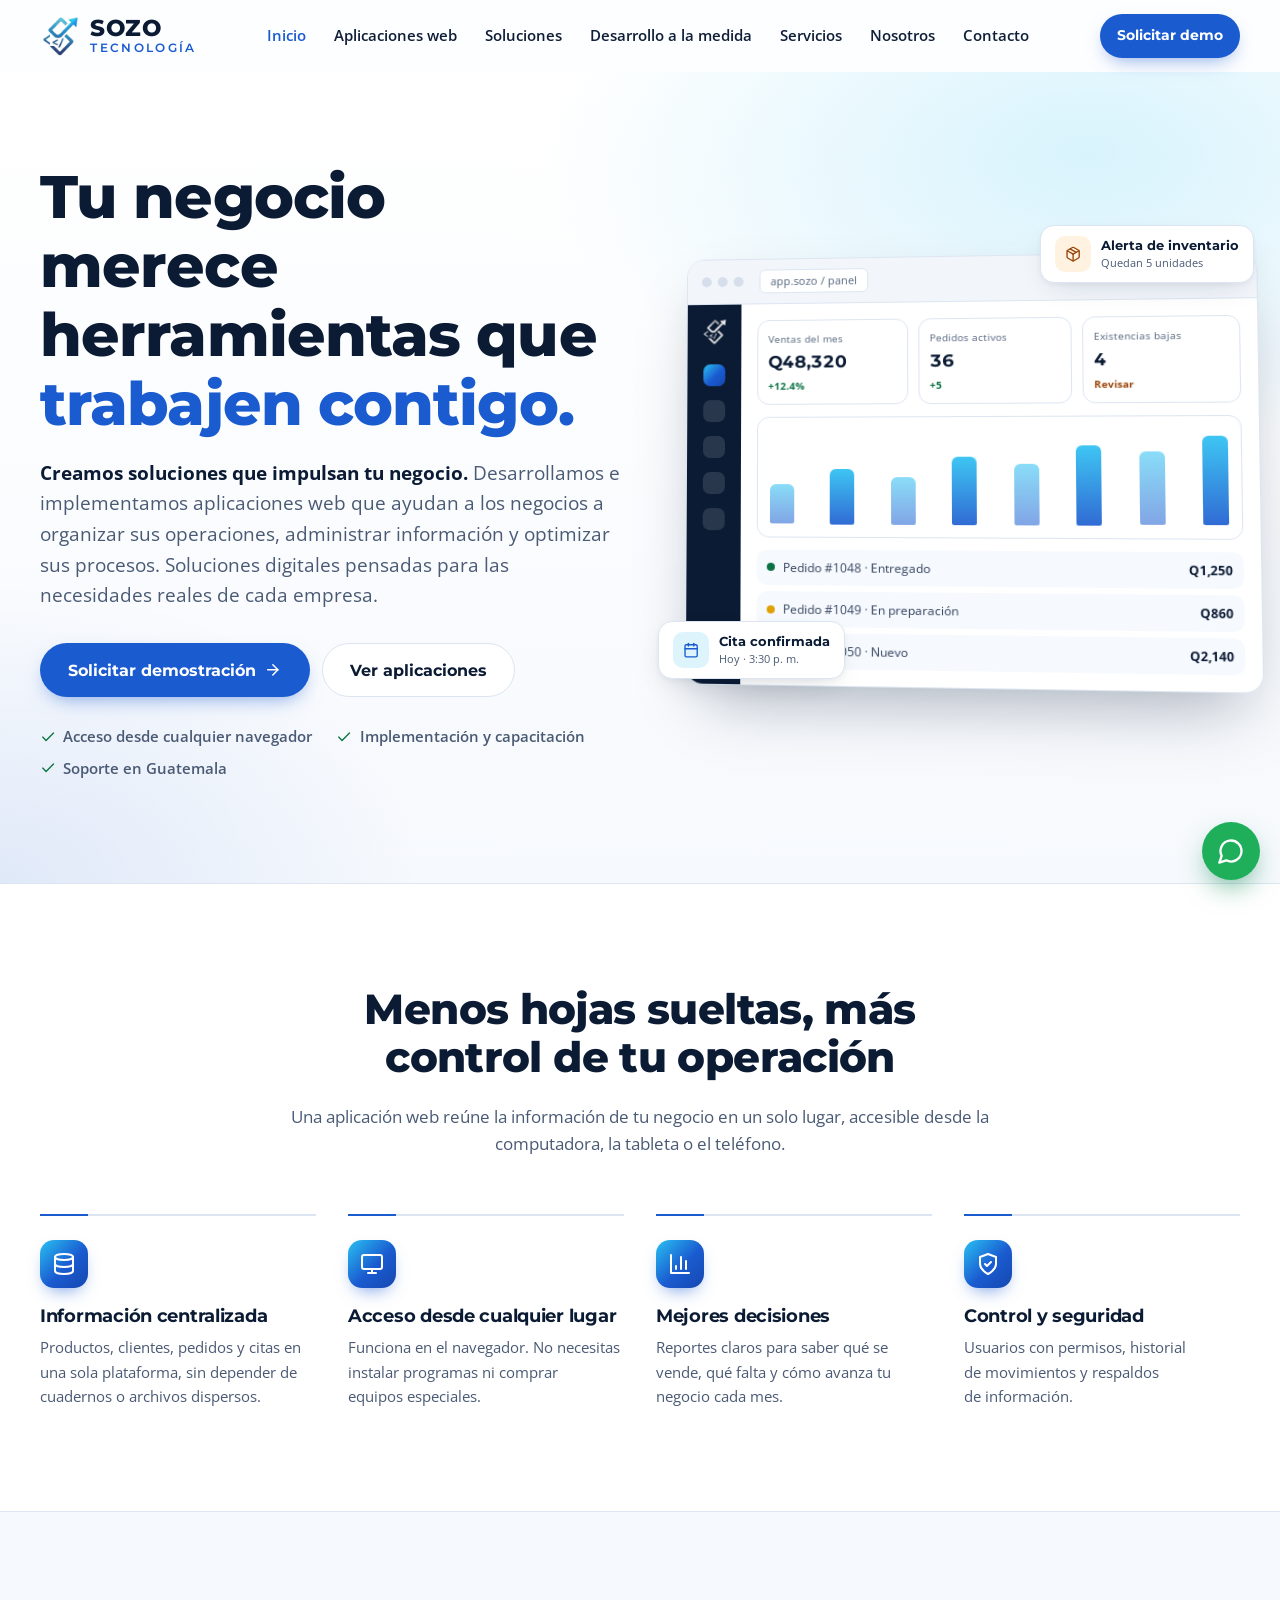
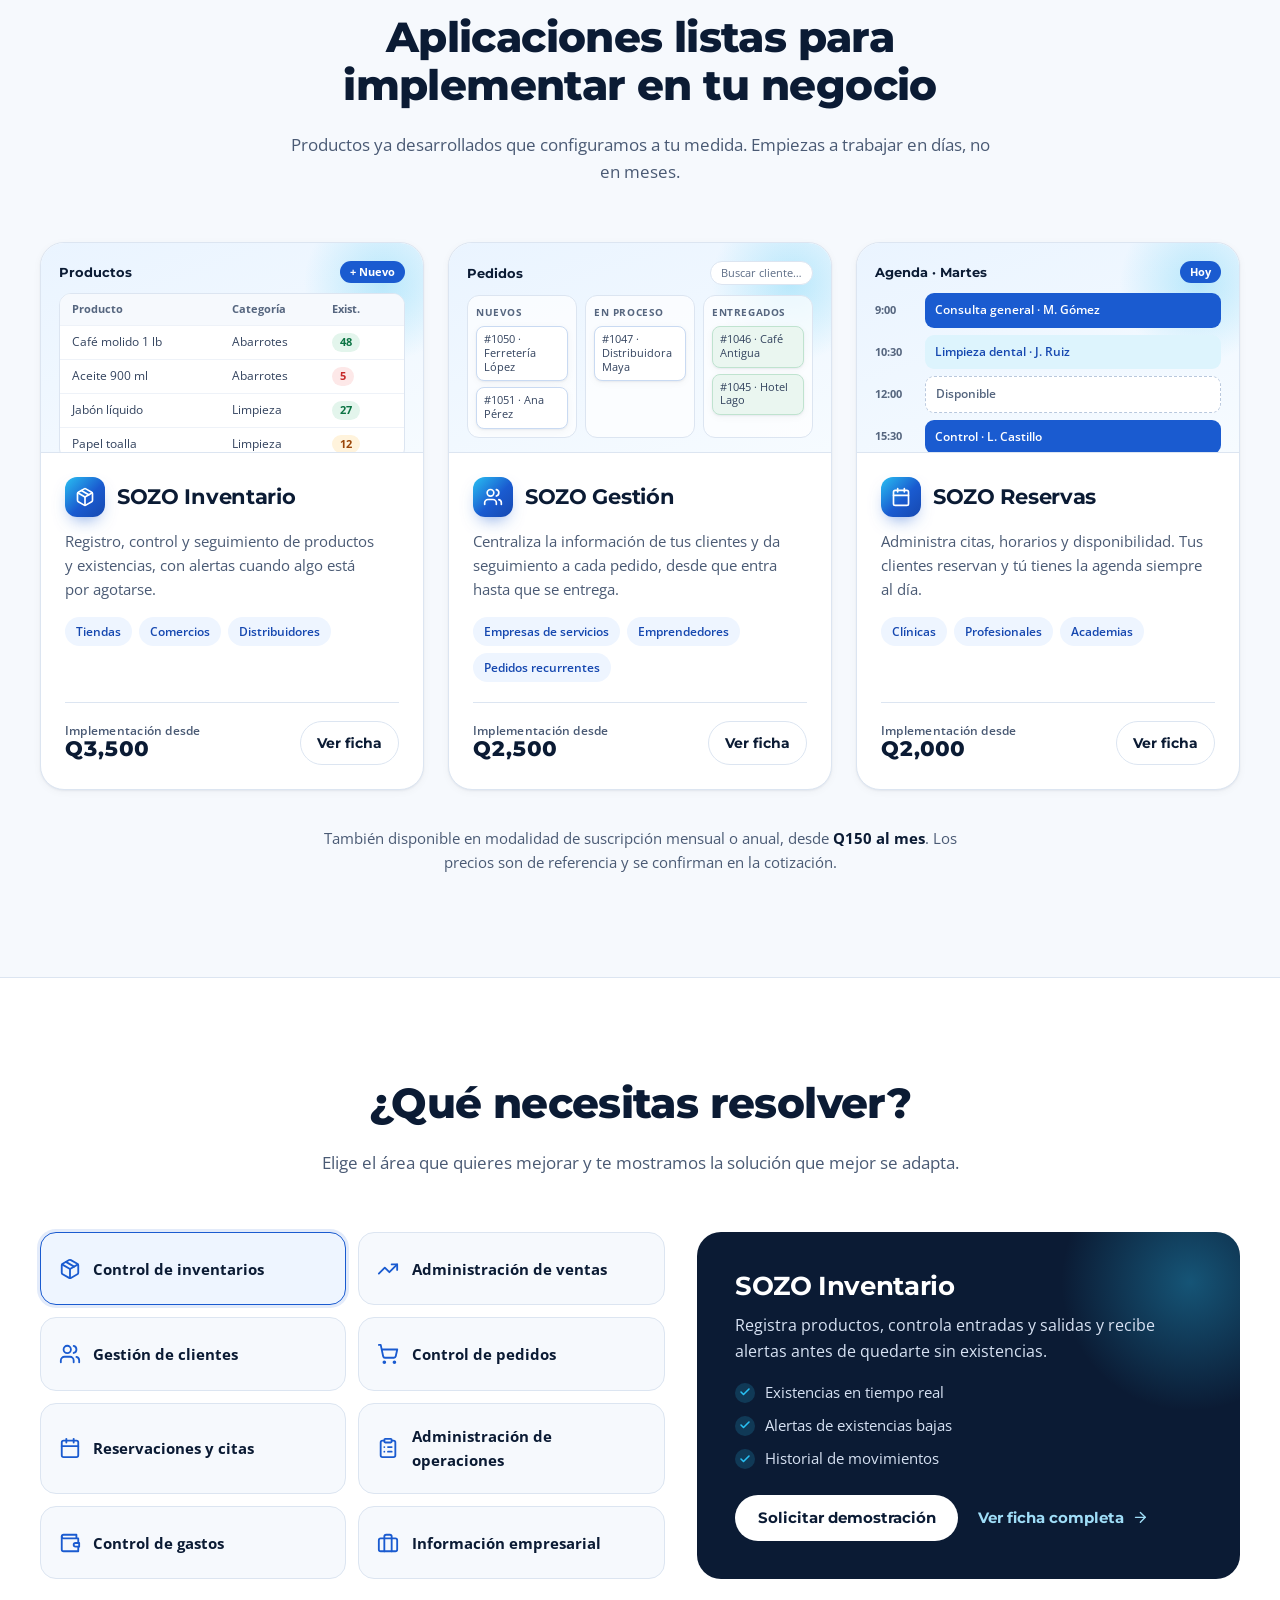
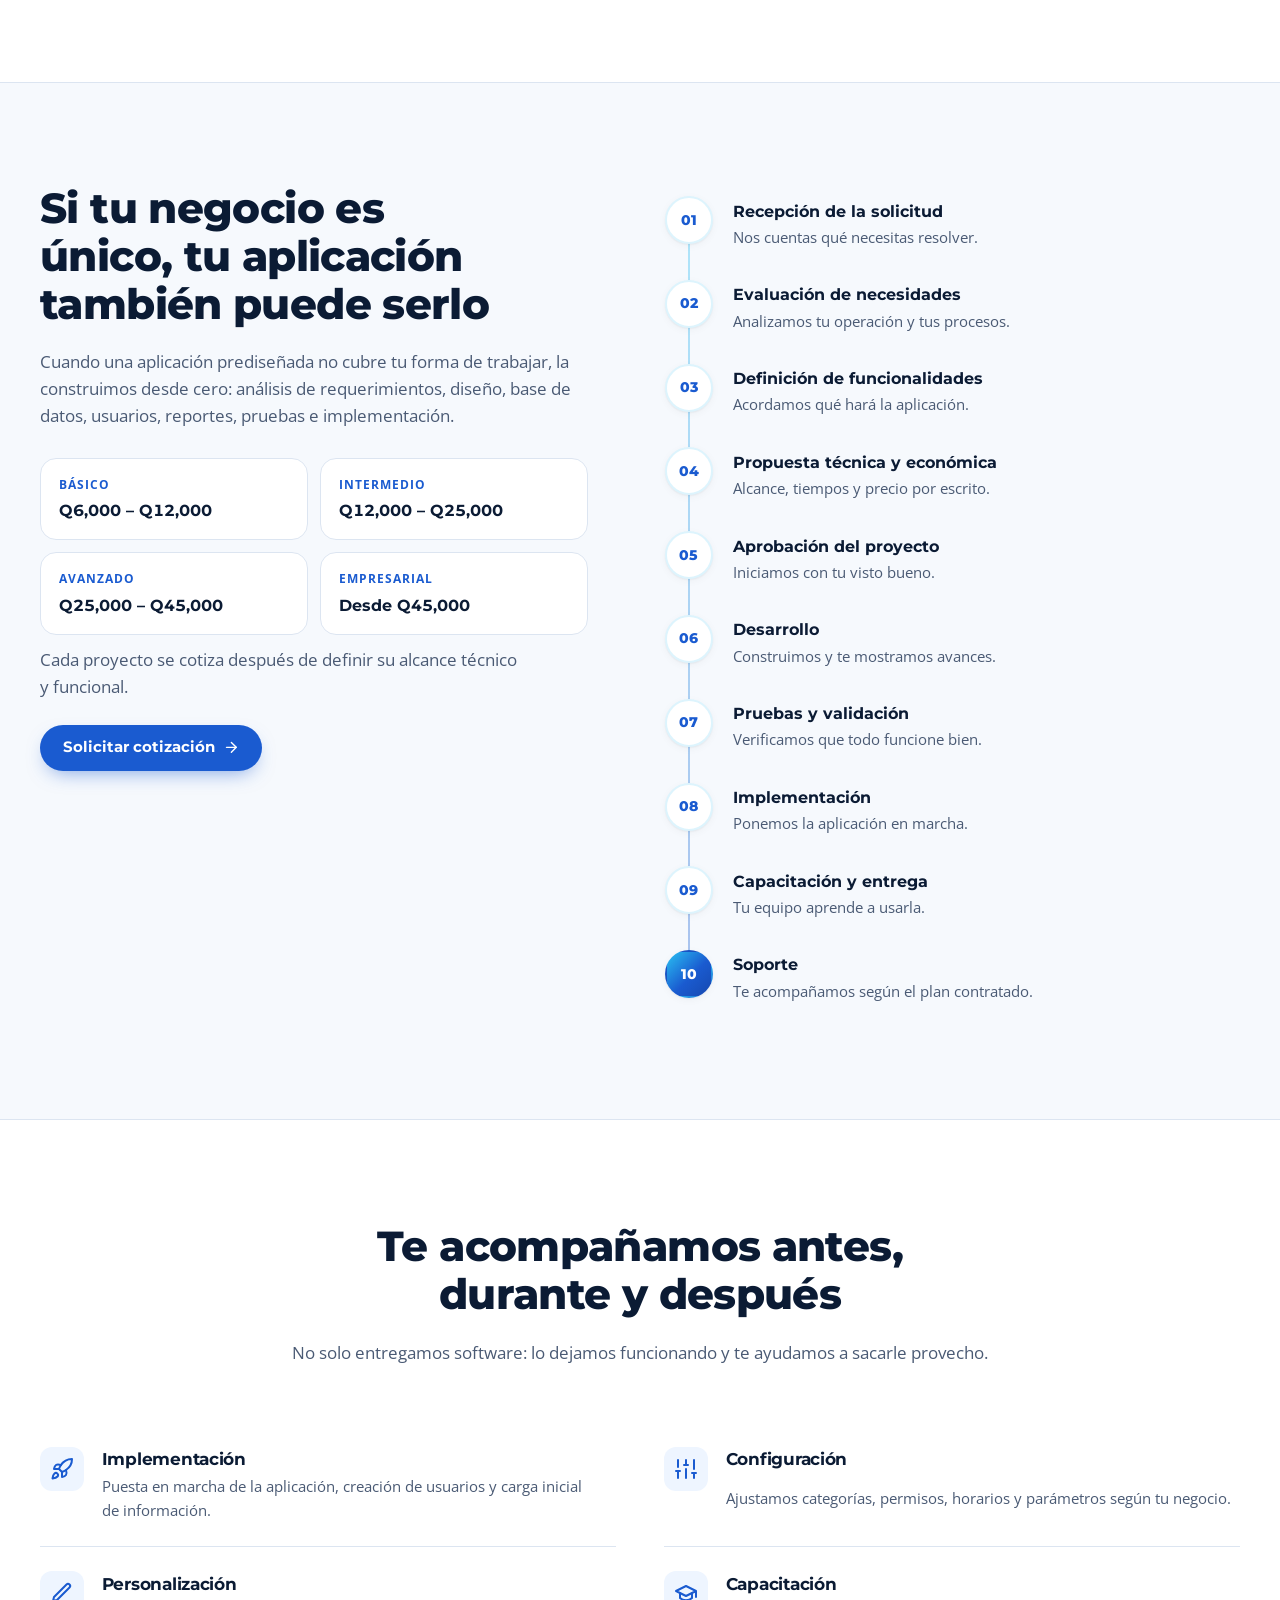
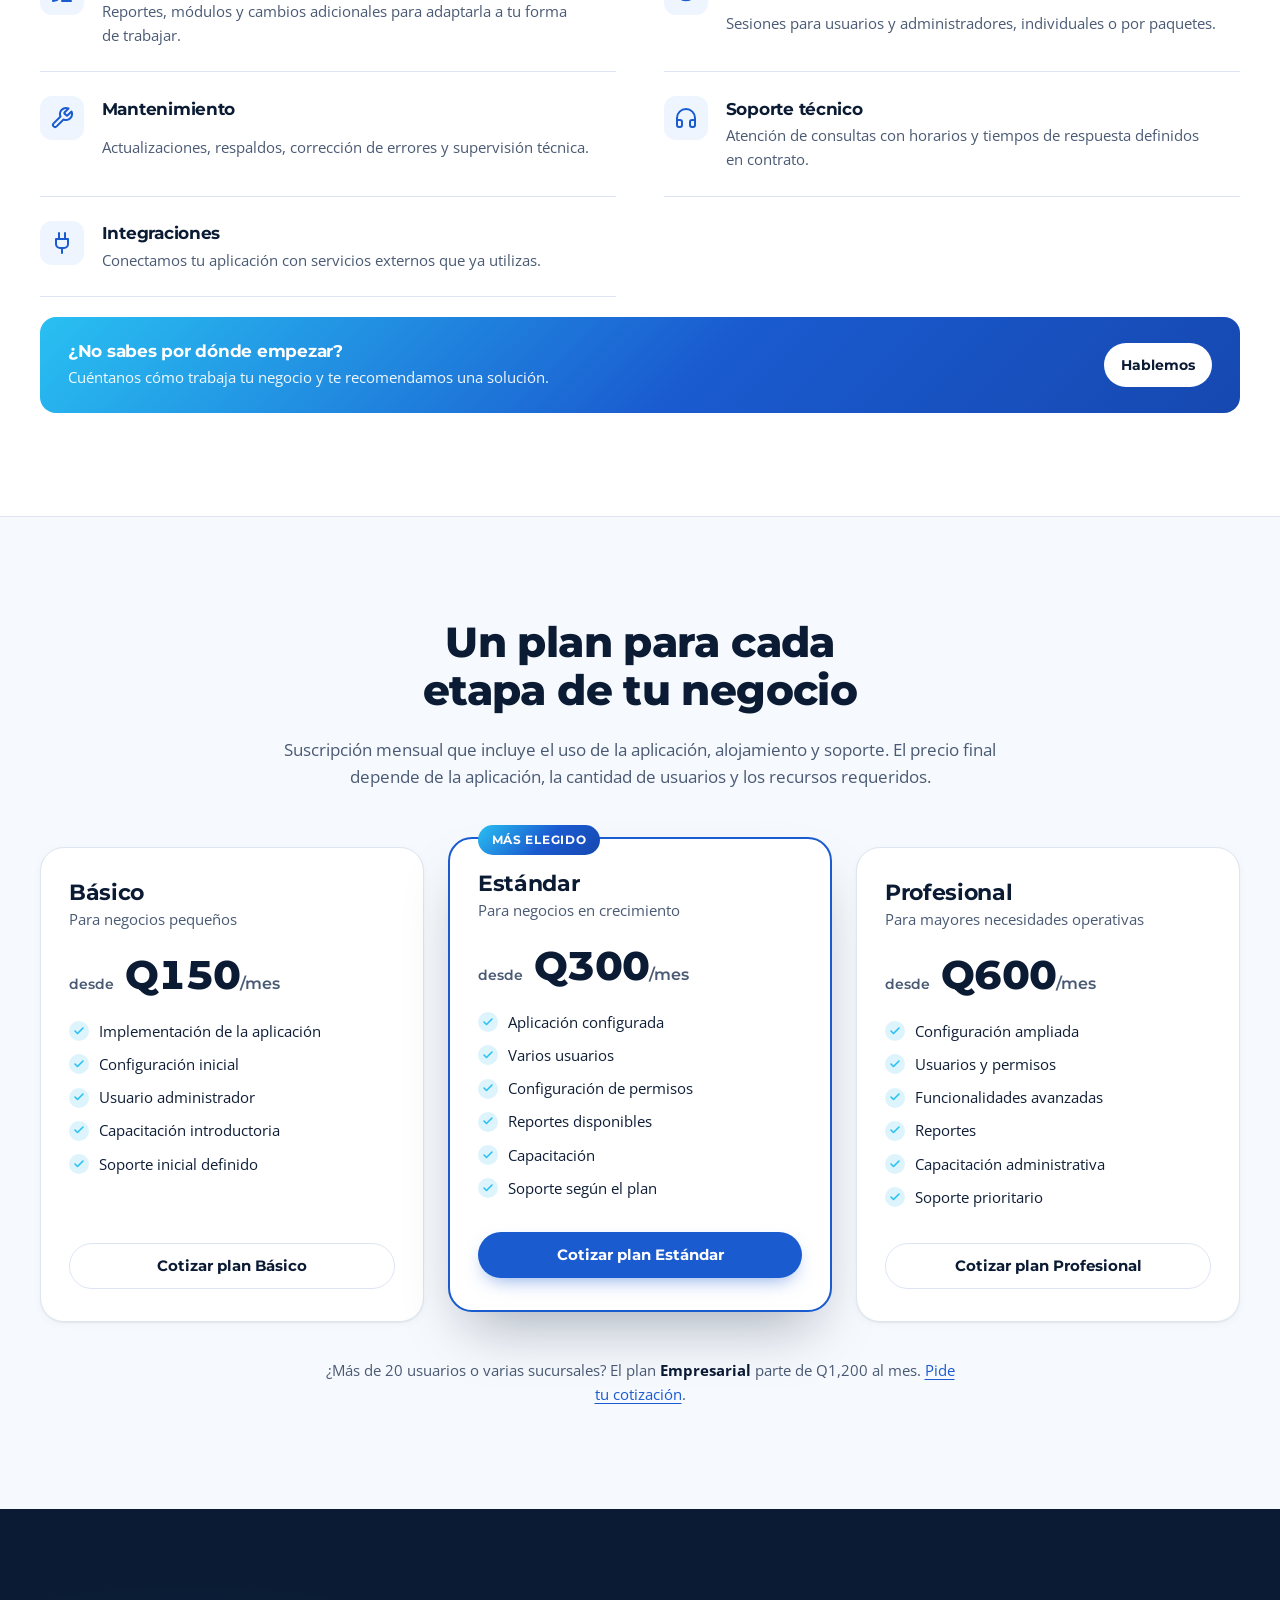
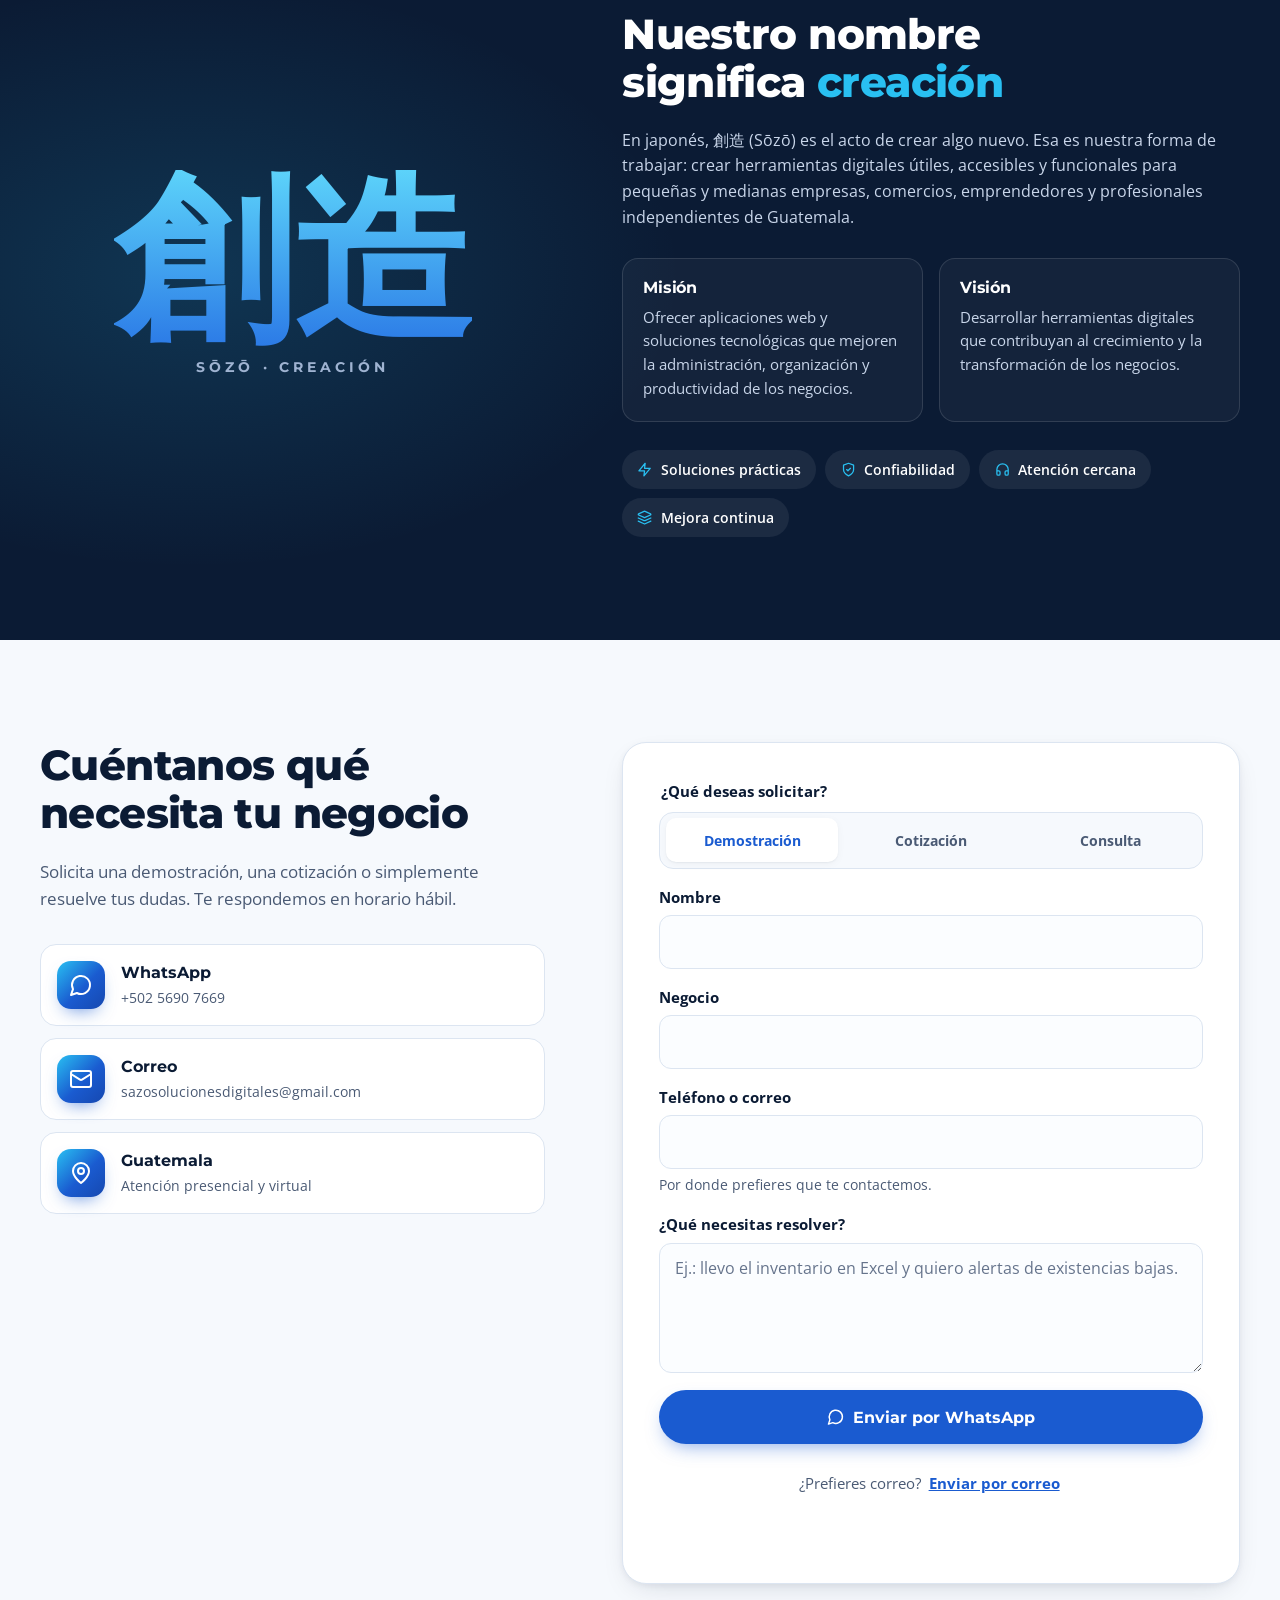
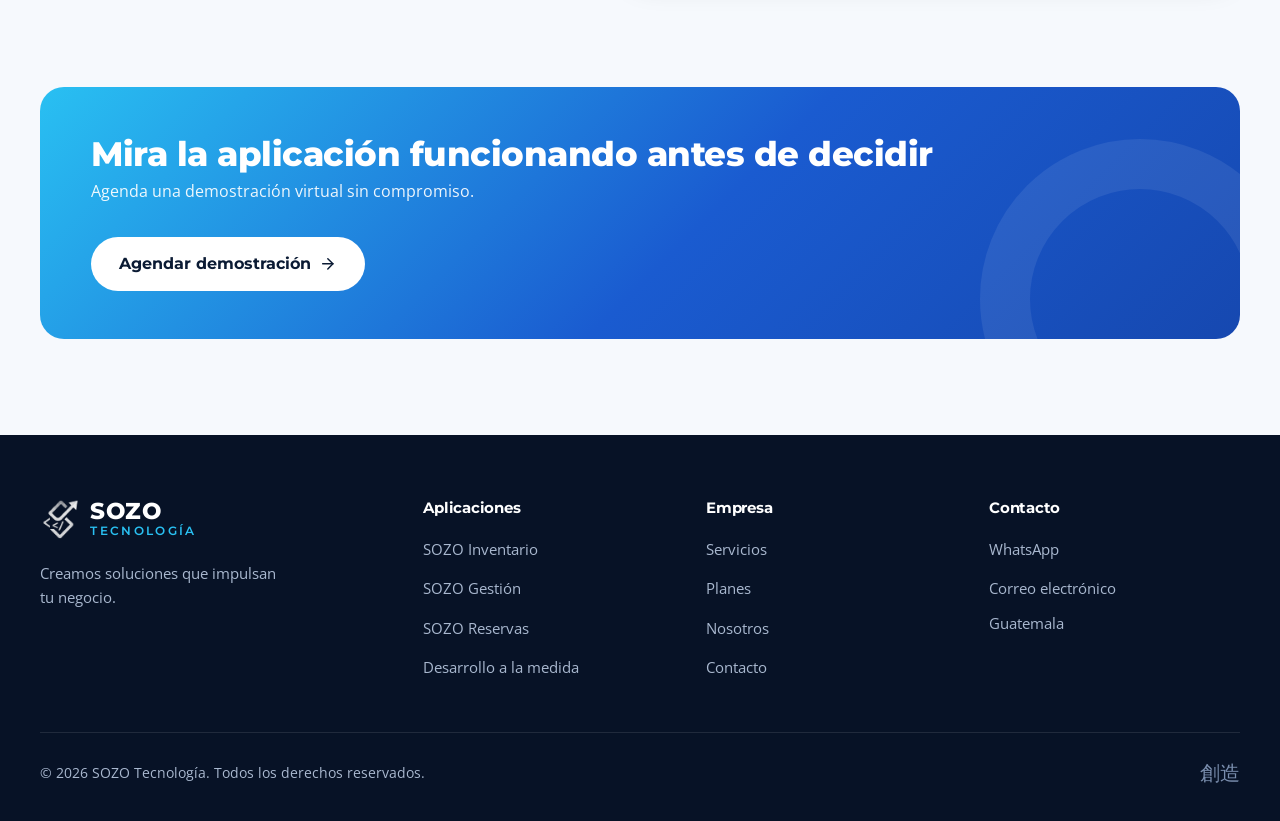
==== commit 00c4504d: "SEO: metadatos, datos estructurados, sitemap, robots e imágenes optimizadas" ====
--- a/index.html
+++ b/index.html
@@ -5,12 +5,83 @@
   <meta name="viewport" content="width=device-width, initial-scale=1">
   <title>SOZO Tecnología | Aplicaciones web para negocios en Guatemala</title>
   <meta name="description" content="SOZO Tecnología desarrolla e implementa aplicaciones web para negocios en Guatemala: control de inventarios, gestión de clientes y pedidos, reservas y citas, y desarrollo a la medida.">
-  <meta name="theme-color" content="#0B1B34">
-  <meta property="og:title" content="SOZO Tecnología: creamos soluciones que impulsan tu negocio">
+  <link rel="canonical" href="https://sazosoluciones.github.io/sozo-tecnologia/">
+  <meta name="robots" content="index, follow">
+  <meta name="theme-color" content="#FFFFFF">
+
+  <!-- Vista previa al compartir (WhatsApp, Facebook, LinkedIn, X) -->
+  <meta property="og:type" content="website">
+  <meta property="og:locale" content="es_GT">
+  <meta property="og:site_name" content="SOZO Tecnología">
+  <meta property="og:url" content="https://sazosoluciones.github.io/sozo-tecnologia/">
+  <meta property="og:title" content="SOZO Tecnología: aplicaciones web para negocios en Guatemala">
   <meta property="og:description" content="Aplicaciones web para organizar inventarios, clientes, pedidos y citas. Implementación, capacitación y soporte en Guatemala.">
-  <meta property="og:type" content="website">
-  <meta property="og:image" content="assets/sozo-logo-full.png">
-  <link rel="icon" type="image/png" href="assets/sozo-mark.png">
+  <meta property="og:image" content="https://sazosoluciones.github.io/sozo-tecnologia/assets/og-image.jpg">
+  <meta property="og:image:width" content="1200">
+  <meta property="og:image:height" content="630">
+  <meta property="og:image:alt" content="Logo de SOZO Tecnología: aplicaciones web para negocios en Guatemala">
+  <meta name="twitter:card" content="summary_large_image">
+  <meta name="twitter:title" content="SOZO Tecnología: aplicaciones web para negocios en Guatemala">
+  <meta name="twitter:description" content="Inventario, clientes y pedidos, reservas y desarrollo a la medida. Implementación y soporte en Guatemala.">
+  <meta name="twitter:image" content="https://sazosoluciones.github.io/sozo-tecnologia/assets/og-image.jpg">
+
+  <!-- Íconos -->
+  <link rel="icon" href="assets/favicon.ico" sizes="any">
+  <link rel="icon" type="image/png" sizes="32x32" href="assets/favicon-32.png">
+  <link rel="apple-touch-icon" href="assets/apple-touch-icon.png">
+
+  <!-- Datos estructurados para Google -->
+  <script type="application/ld+json">
+  {
+    "@context": "https://schema.org",
+    "@graph": [
+      {
+        "@type": "ProfessionalService",
+        "@id": "https://sazosoluciones.github.io/sozo-tecnologia/#empresa",
+        "name": "SOZO Tecnología",
+        "alternateName": ["SOZO Soluciones Digitales", "創造 Sōzō"],
+        "slogan": "Creamos soluciones que impulsan tu negocio.",
+        "description": "Desarrollo, implementación y soporte de aplicaciones web para negocios en Guatemala: control de inventarios, gestión de clientes y pedidos, reservas y citas, y desarrollo a la medida.",
+        "url": "https://sazosoluciones.github.io/sozo-tecnologia/",
+        "logo": "https://sazosoluciones.github.io/sozo-tecnologia/assets/sozo-icon-512.png",
+        "image": "https://sazosoluciones.github.io/sozo-tecnologia/assets/og-image.jpg",
+        "telephone": "+502 5690 7669",
+        "email": "sazosolucionesdigitales@gmail.com",
+        "address": { "@type": "PostalAddress", "addressCountry": "GT" },
+        "areaServed": { "@type": "Country", "name": "Guatemala" },
+        "priceRange": "Q150 – Q45,000",
+        "currenciesAccepted": "GTQ",
+        "knowsLanguage": "es",
+        "contactPoint": {
+          "@type": "ContactPoint",
+          "contactType": "ventas",
+          "telephone": "+502 5690 7669",
+          "email": "sazosolucionesdigitales@gmail.com",
+          "areaServed": "GT",
+          "availableLanguage": "Spanish"
+        },
+        "hasOfferCatalog": {
+          "@type": "OfferCatalog",
+          "name": "Aplicaciones web y servicios",
+          "itemListElement": [
+            { "@type": "Offer", "itemOffered": { "@type": "SoftwareApplication", "name": "SOZO Inventario", "applicationCategory": "BusinessApplication", "operatingSystem": "Navegador web", "description": "Registro, control y seguimiento de productos y existencias, con alertas de existencias bajas." }, "priceSpecification": { "@type": "PriceSpecification", "minPrice": 3500, "priceCurrency": "GTQ", "description": "Implementación desde Q3,500" } },
+            { "@type": "Offer", "itemOffered": { "@type": "SoftwareApplication", "name": "SOZO Gestión", "applicationCategory": "BusinessApplication", "operatingSystem": "Navegador web", "description": "Gestión de clientes y seguimiento de pedidos." }, "priceSpecification": { "@type": "PriceSpecification", "minPrice": 2500, "priceCurrency": "GTQ", "description": "Implementación desde Q2,500" } },
+            { "@type": "Offer", "itemOffered": { "@type": "SoftwareApplication", "name": "SOZO Reservas", "applicationCategory": "BusinessApplication", "operatingSystem": "Navegador web", "description": "Administración de citas, horarios y disponibilidad." }, "priceSpecification": { "@type": "PriceSpecification", "minPrice": 2000, "priceCurrency": "GTQ", "description": "Implementación desde Q2,000" } },
+            { "@type": "Offer", "itemOffered": { "@type": "Service", "name": "Desarrollo de aplicaciones web a la medida" }, "priceSpecification": { "@type": "PriceSpecification", "minPrice": 6000, "priceCurrency": "GTQ", "description": "Proyectos desde Q6,000" } }
+          ]
+        }
+      },
+      {
+        "@type": "WebSite",
+        "@id": "https://sazosoluciones.github.io/sozo-tecnologia/#sitio",
+        "url": "https://sazosoluciones.github.io/sozo-tecnologia/",
+        "name": "SOZO Tecnología",
+        "inLanguage": "es-GT",
+        "publisher": { "@id": "https://sazosoluciones.github.io/sozo-tecnologia/#empresa" }
+      }
+    ]
+  }
+  </script>
   <link rel="preconnect" href="https://fonts.googleapis.com">
   <link rel="preconnect" href="https://fonts.gstatic.com" crossorigin>
   <link href="https://fonts.googleapis.com/css2?family=Montserrat:wght@600;700;800&family=Open+Sans:wght@400;500;600;700&display=swap" rel="stylesheet">
@@ -62,7 +133,7 @@
 <header class="site-header" id="top">
   <div class="container header-inner">
     <a class="brand" href="#inicio" aria-label="SOZO Tecnología, ir al inicio">
-      <img src="assets/sozo-mark.png" alt="" width="40" height="40">
+      <img src="assets/sozo-mark-96.png" alt="" width="40" height="40">
       <span class="brand-text">
         <span class="brand-name">SOZO</span>
         <span class="brand-sub">Tecnología</span>
@@ -116,7 +187,7 @@
           <div class="mock-bar"><span></span><span></span><span></span><em>app.sozo / panel</em></div>
           <div class="mock-body">
             <aside class="mock-side">
-              <img src="assets/sozo-mark-white.png" alt="" width="26" height="26">
+              <img src="assets/sozo-mark-white-96.png" alt="" width="26" height="26">
               <i class="on"></i><i></i><i></i><i></i><i></i>
             </aside>
             <div class="mock-content">
@@ -545,7 +616,7 @@
   <div class="container footer-grid">
     <div class="footer-brand">
       <a class="brand brand-light" href="#inicio" aria-label="SOZO Tecnología, ir al inicio">
-        <img src="assets/sozo-mark-white.png" alt="" width="40" height="40">
+        <img src="assets/sozo-mark-white-96.png" alt="" width="40" height="40" loading="lazy" decoding="async">
         <span class="brand-text"><span class="brand-name">SOZO</span><span class="brand-sub">Tecnología</span></span>
       </a>
       <p>Creamos soluciones que impulsan tu negocio.</p>
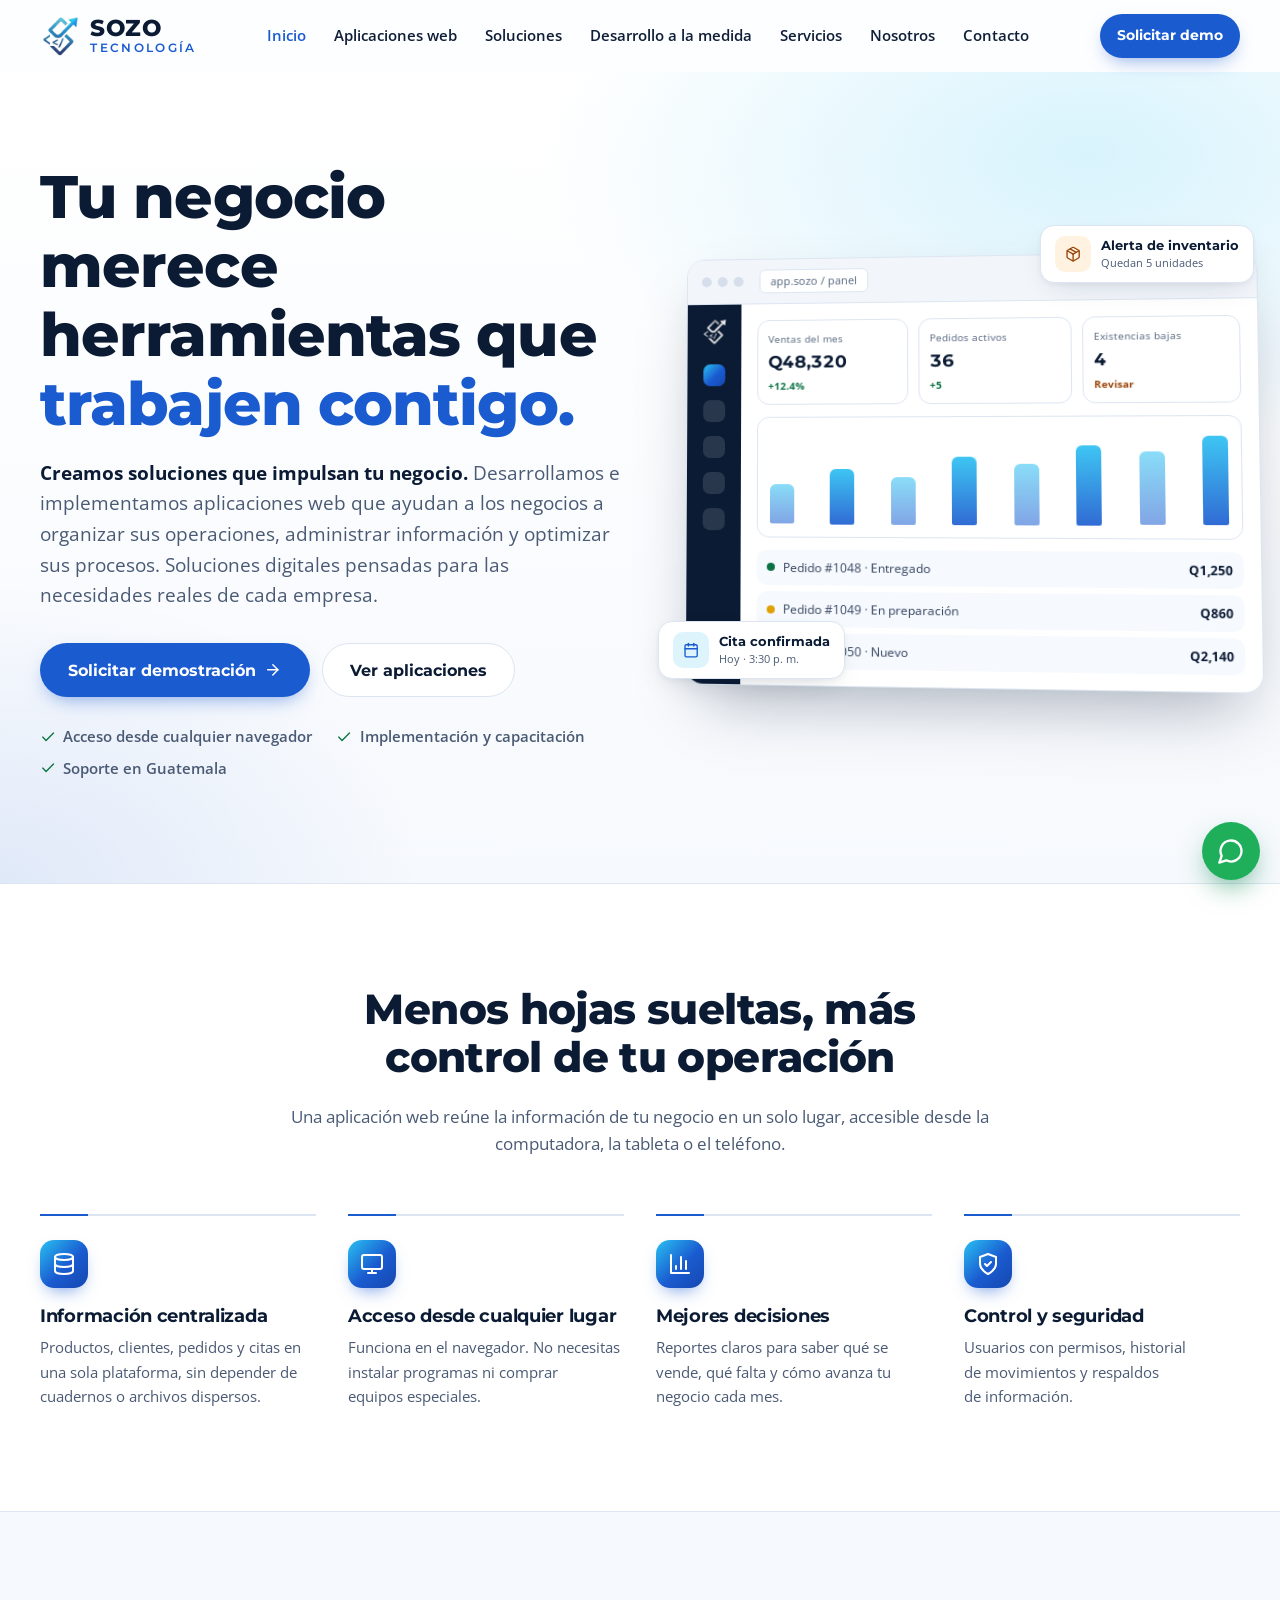
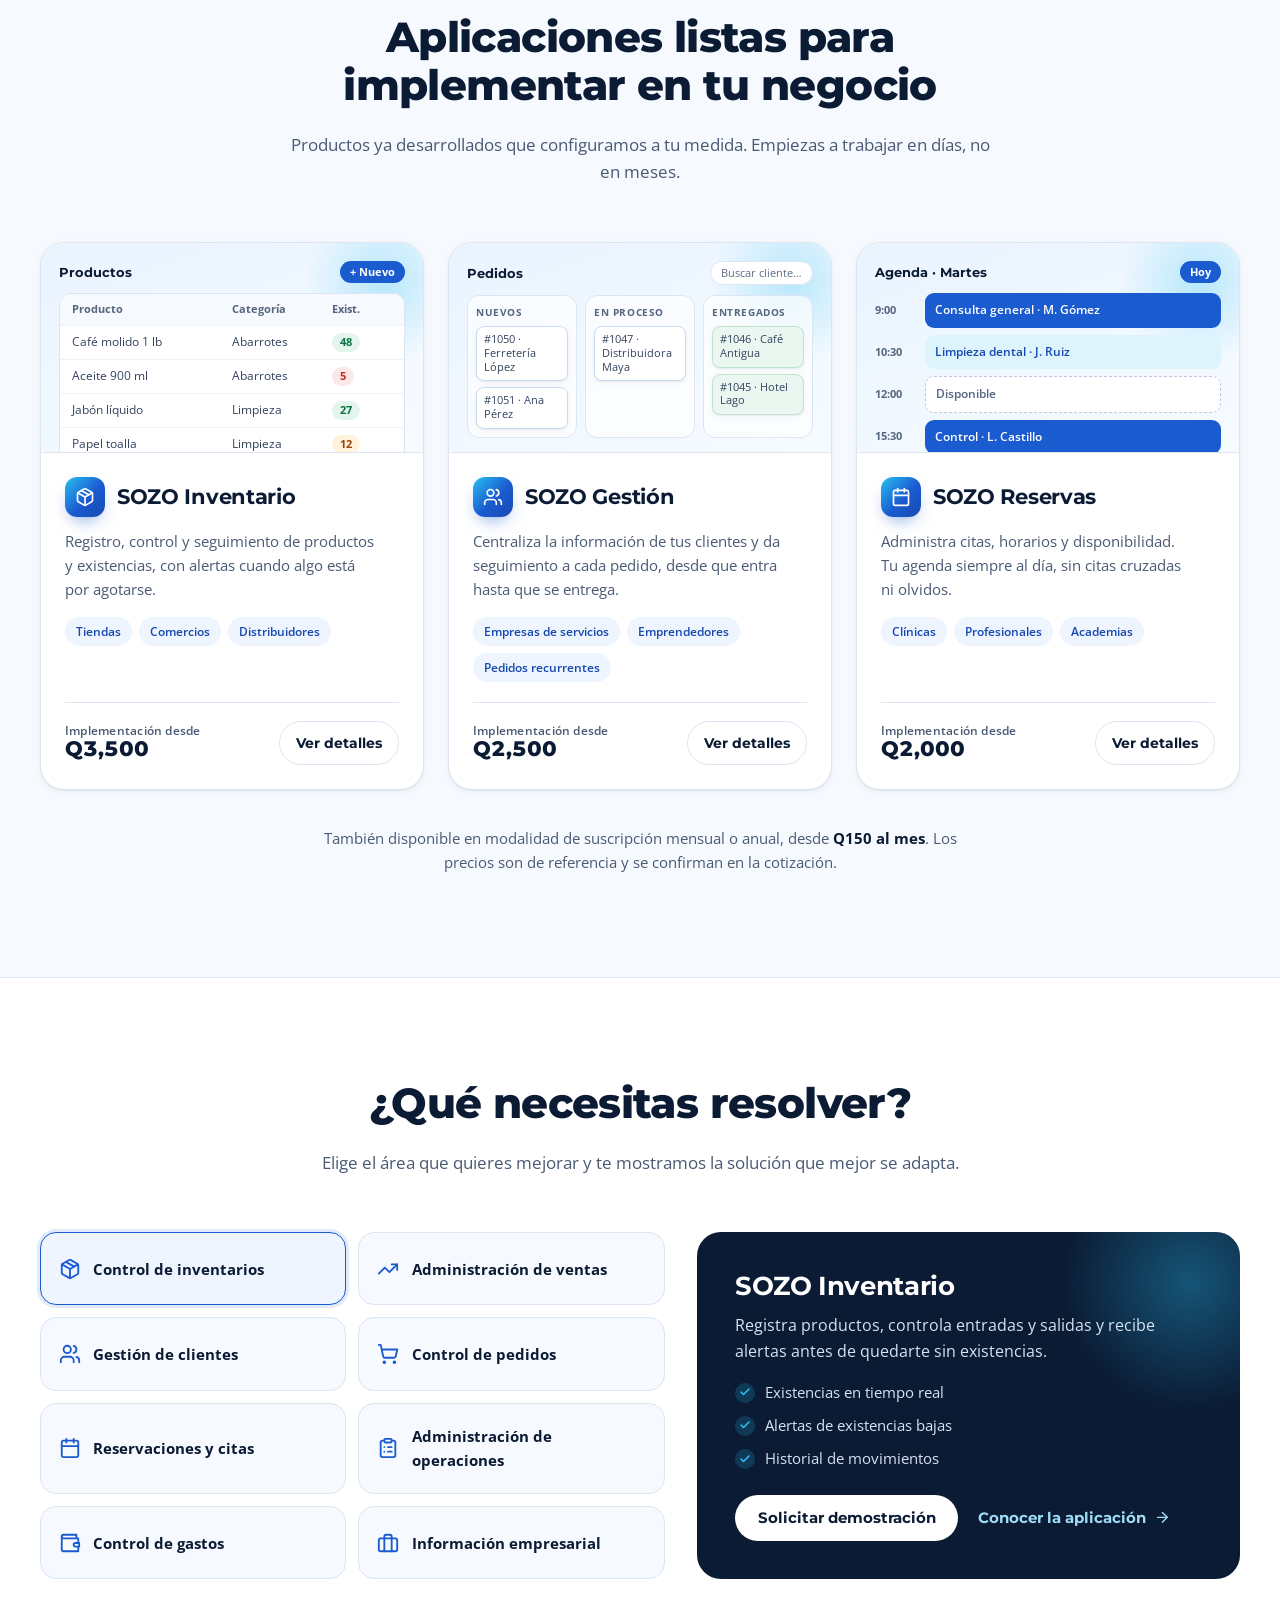
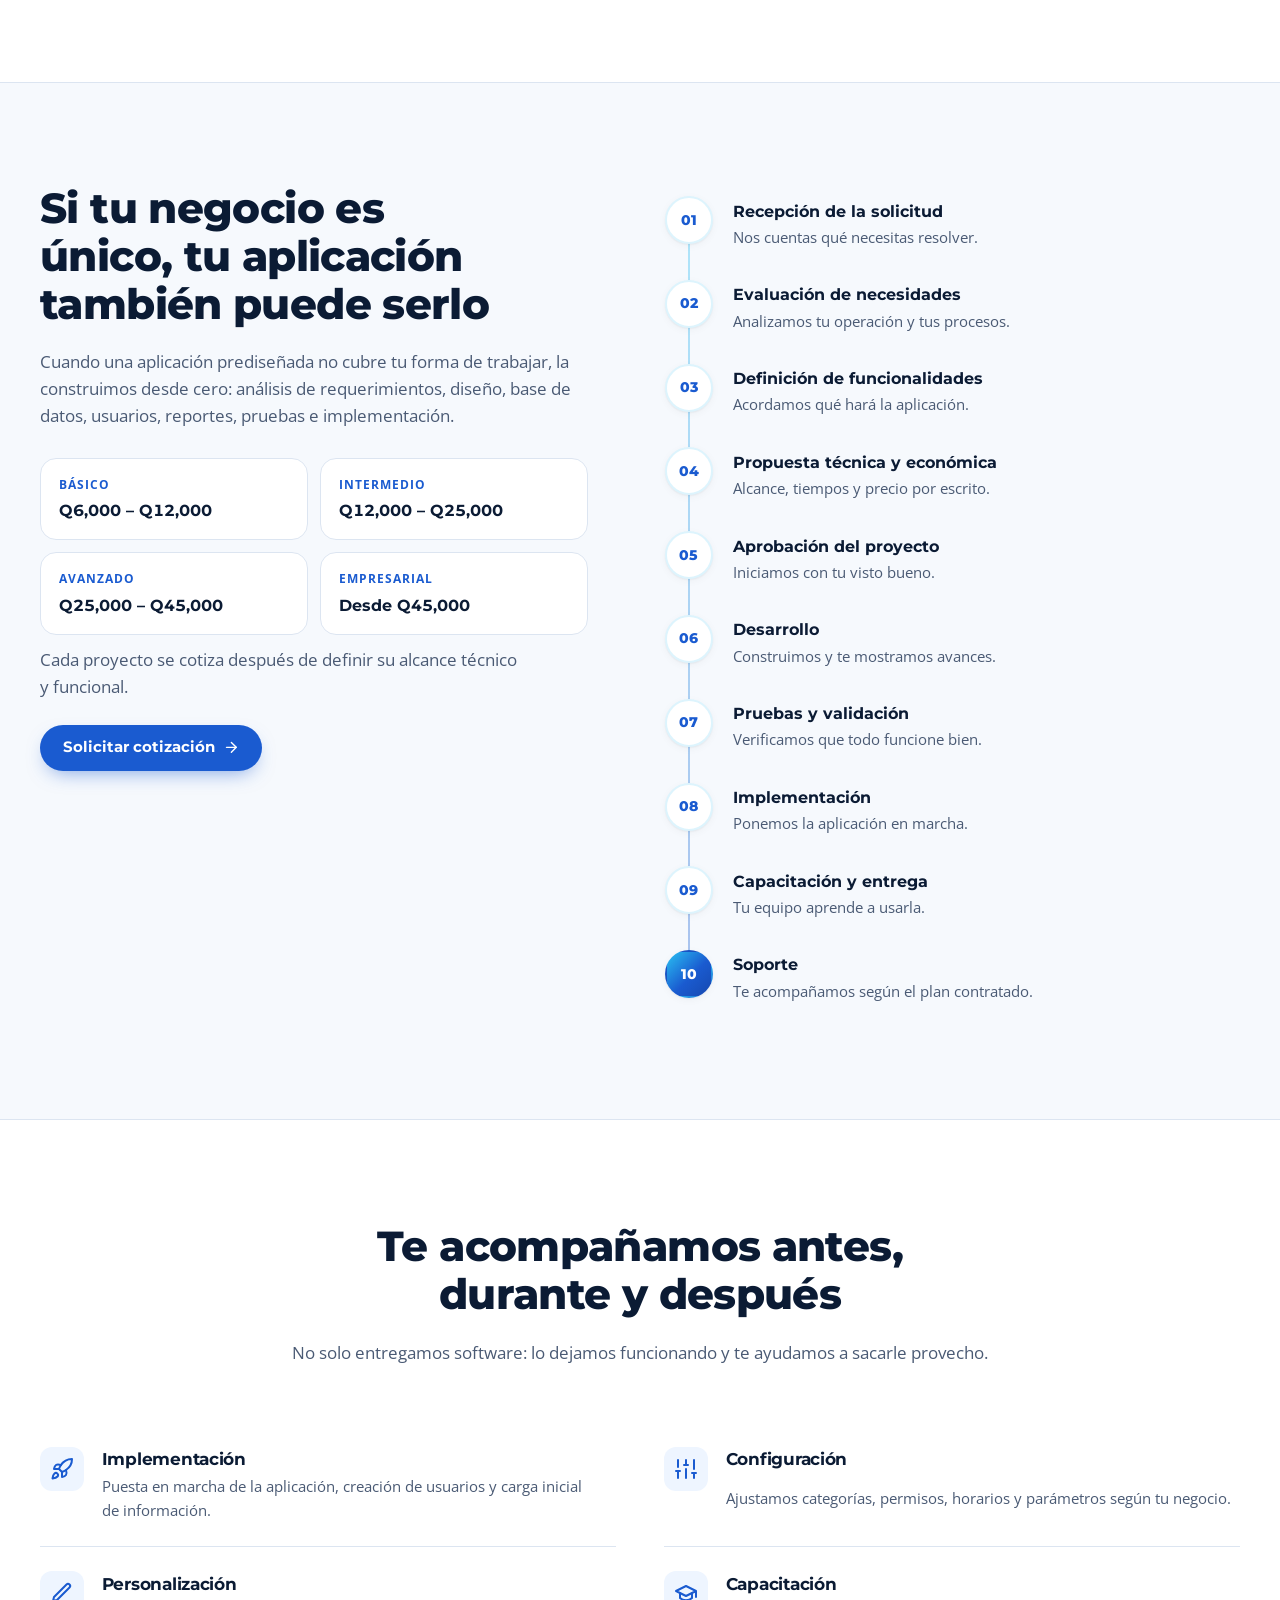
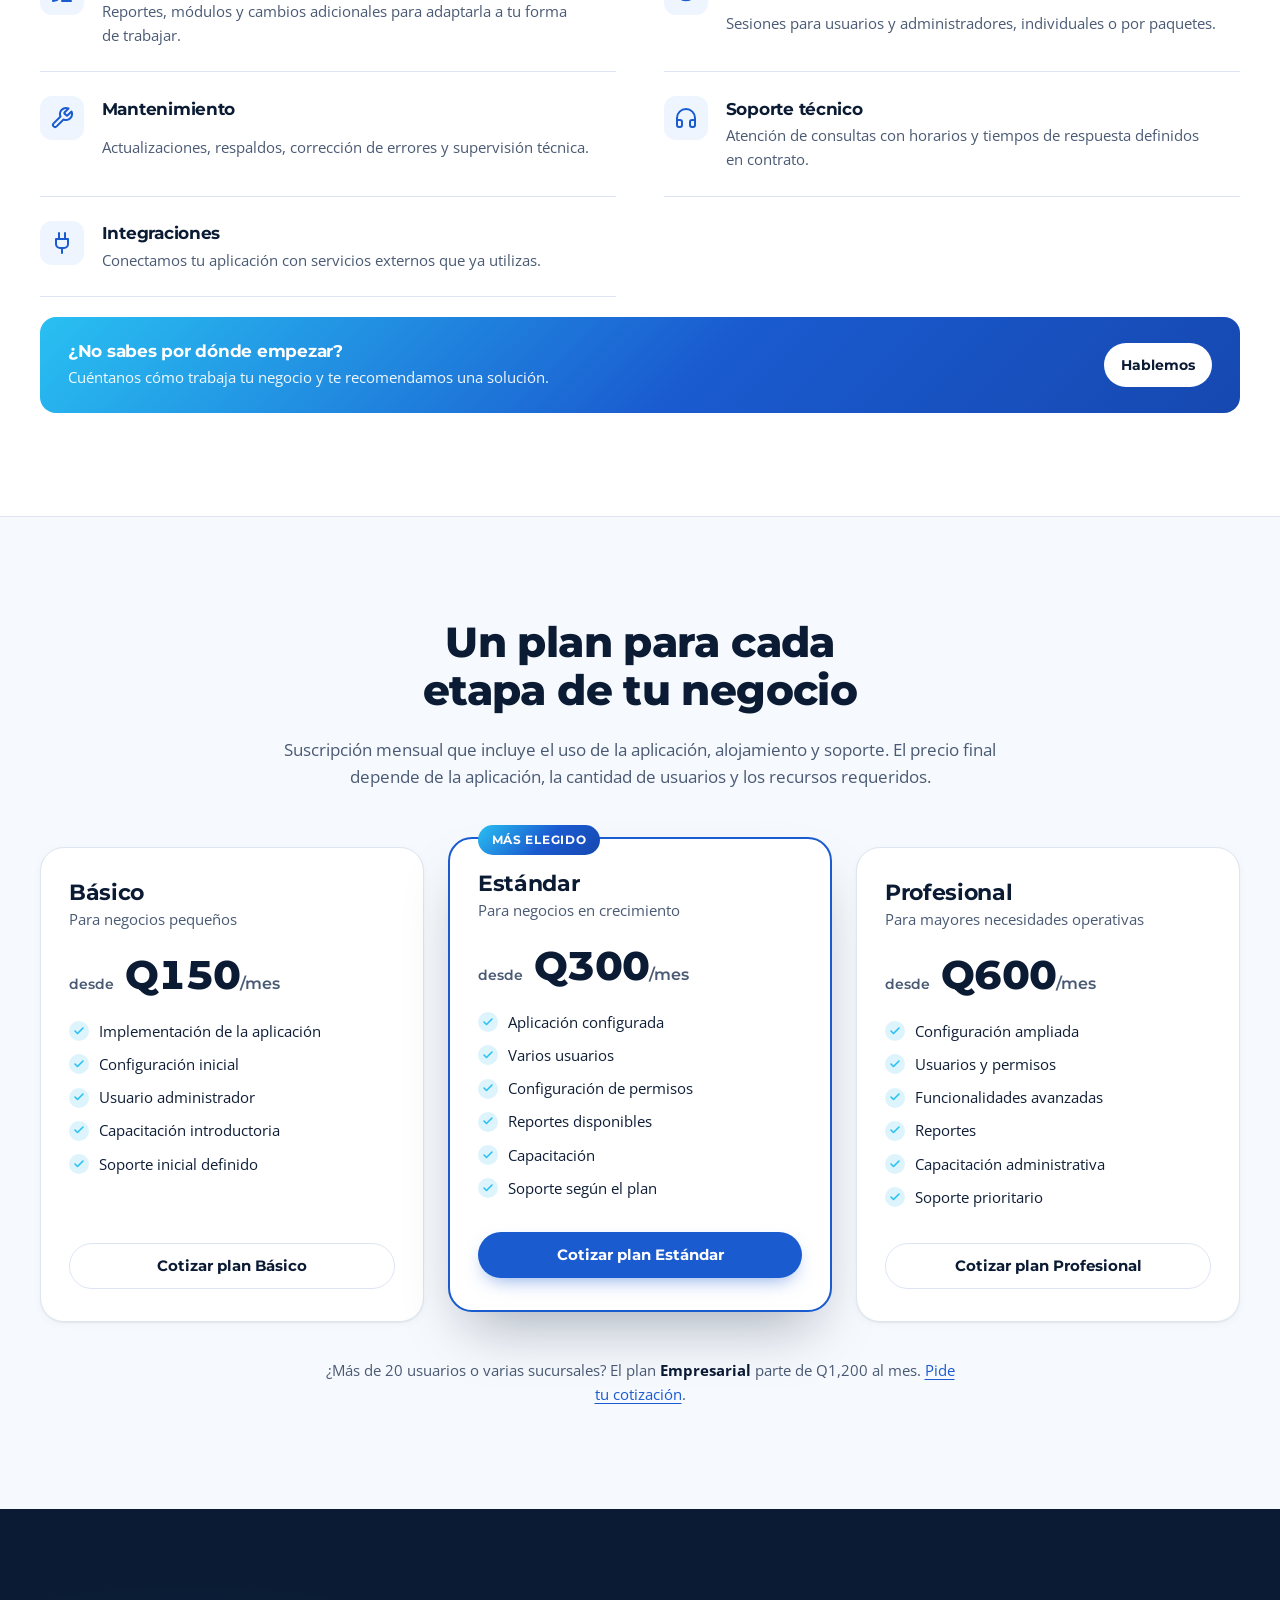
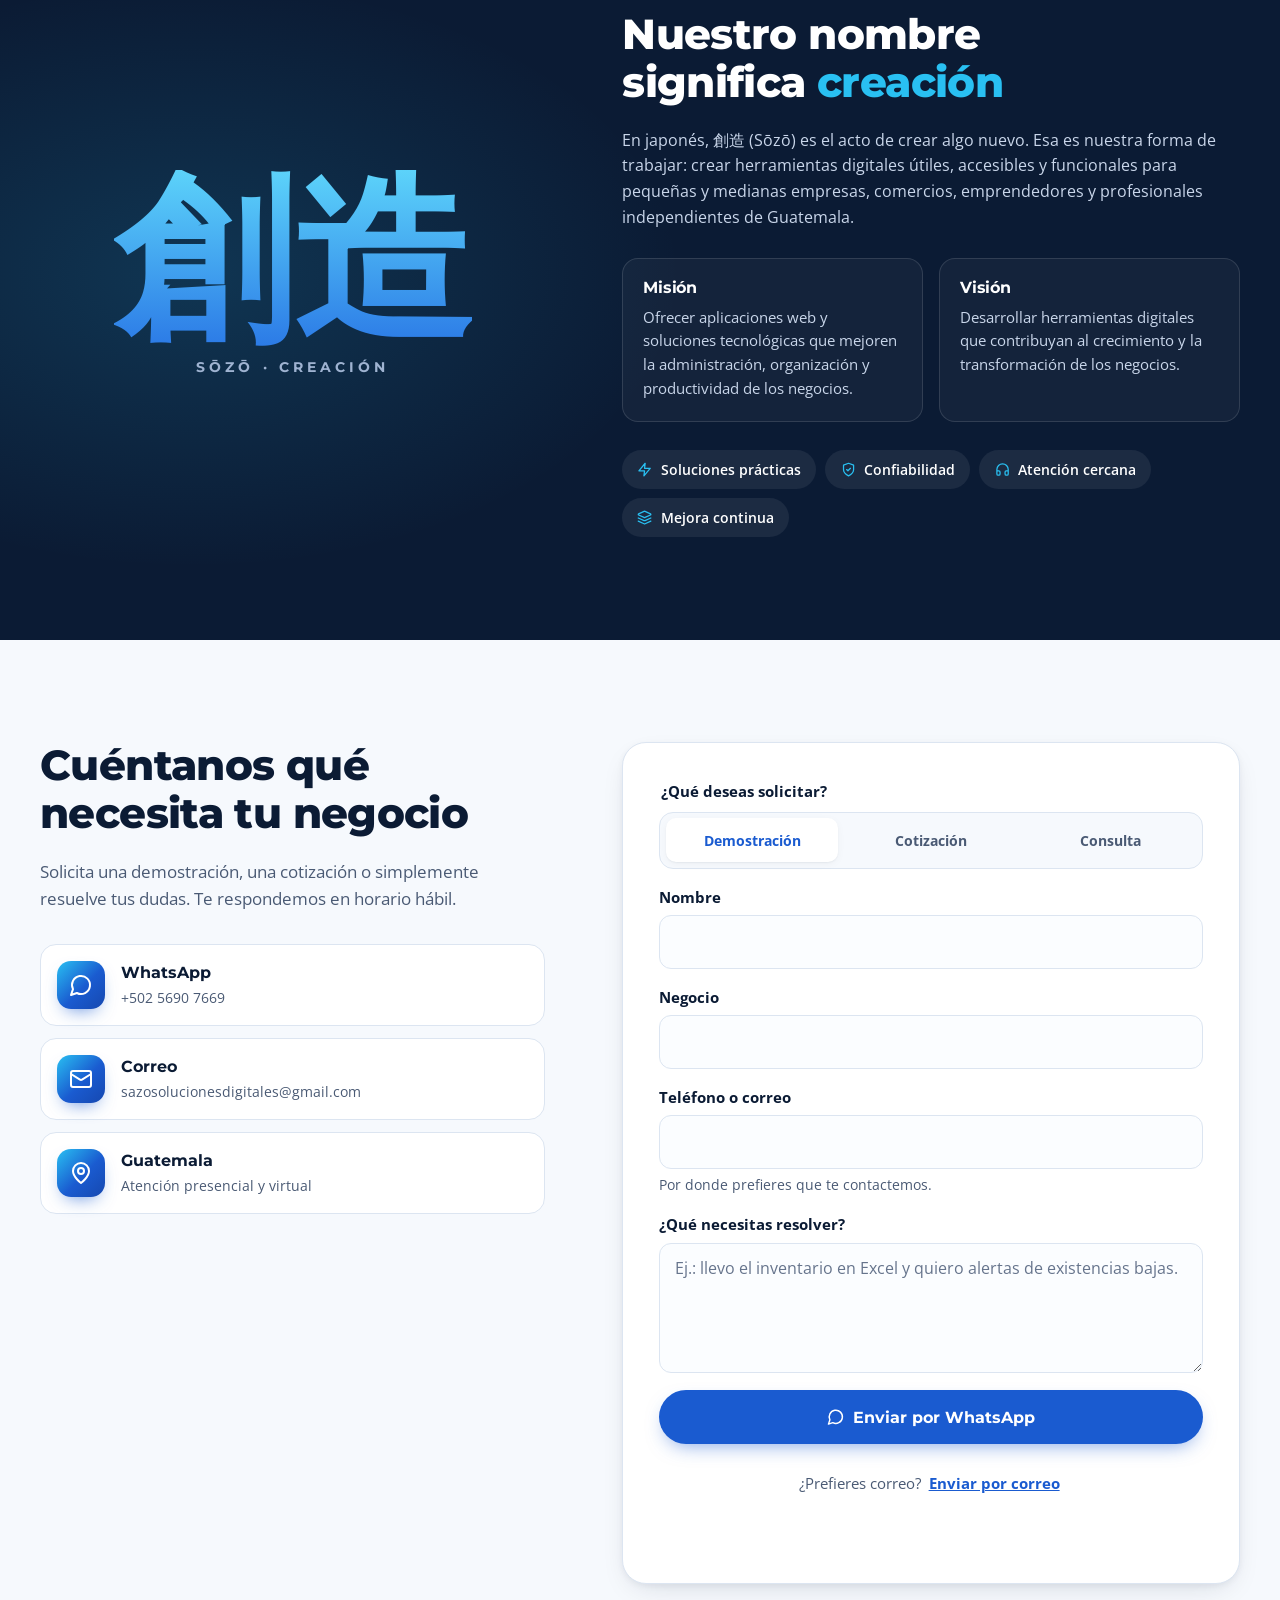
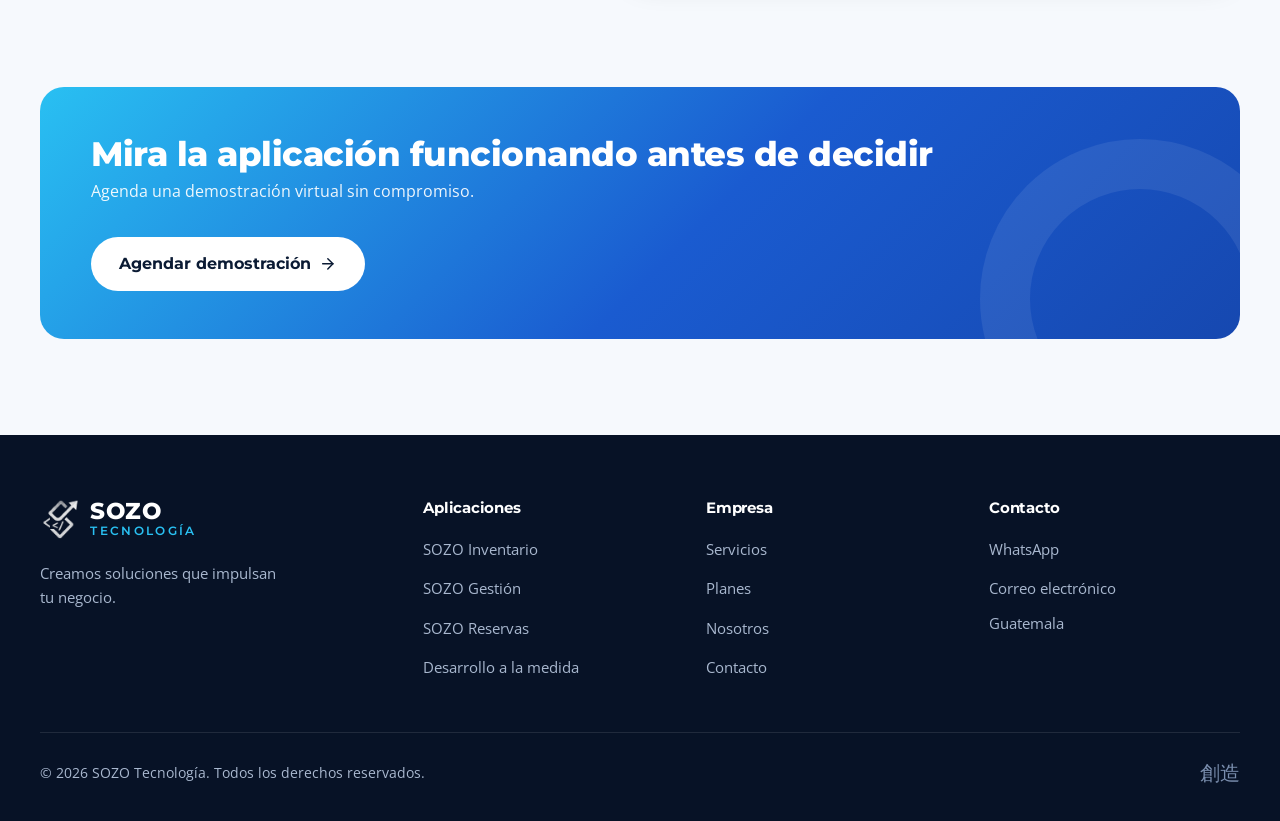
==== commit 4a306471: "Páginas propias para SOZO Inventario, Gestión y Reservas" ====
--- a/index.html
+++ b/index.html
@@ -285,7 +285,7 @@
             </ul>
             <div class="app-foot">
               <p class="price"><small>Implementación desde</small> Q3,500</p>
-              <button class="btn btn-ghost btn-sm" type="button" data-app="inventario">Ver ficha</button>
+              <a class="btn btn-ghost btn-sm" href="aplicaciones/inventario/">Ver detalles</a>
             </div>
           </div>
         </article>
@@ -311,7 +311,7 @@
             </ul>
             <div class="app-foot">
               <p class="price"><small>Implementación desde</small> Q2,500</p>
-              <button class="btn btn-ghost btn-sm" type="button" data-app="gestion">Ver ficha</button>
+              <a class="btn btn-ghost btn-sm" href="aplicaciones/gestion/">Ver detalles</a>
             </div>
           </div>
         </article>
@@ -332,13 +332,13 @@
               <span class="icon-badge sm"><svg class="icon"><use href="#i-calendar"/></svg></span>
               <h3>SOZO Reservas</h3>
             </div>
-            <p>Administra citas, horarios y disponibilidad. Tus clientes reservan y tú tienes la agenda siempre al día.</p>
+            <p>Administra citas, horarios y disponibilidad. Tu agenda siempre al día, sin citas cruzadas ni olvidos.</p>
             <ul class="tag-list" aria-label="Ideal para">
               <li>Clínicas</li><li>Profesionales</li><li>Academias</li>
             </ul>
             <div class="app-foot">
               <p class="price"><small>Implementación desde</small> Q2,000</p>
-              <button class="btn btn-ghost btn-sm" type="button" data-app="reservas">Ver ficha</button>
+              <a class="btn btn-ghost btn-sm" href="aplicaciones/reservas/">Ver detalles</a>
             </div>
           </div>
         </article>
@@ -374,7 +374,7 @@
           <ul class="check-list" id="need-list"></ul>
           <div class="need-actions">
             <a class="btn btn-primary" id="need-cta" href="#contacto" data-request="demo">Solicitar demostración</a>
-            <button class="btn btn-link" type="button" id="need-more" data-app="inventario">Ver ficha completa <svg class="icon"><use href="#i-arrow"/></svg></button>
+            <a class="btn btn-link" id="need-more" href="aplicaciones/inventario/">Conocer la aplicación <svg class="icon"><use href="#i-arrow"/></svg></a>
           </div>
         </div>
       </div>
@@ -624,9 +624,9 @@
     <nav aria-label="Aplicaciones">
       <h3>Aplicaciones</h3>
       <ul>
-        <li><button type="button" class="footer-link" data-app="inventario">SOZO Inventario</button></li>
-        <li><button type="button" class="footer-link" data-app="gestion">SOZO Gestión</button></li>
-        <li><button type="button" class="footer-link" data-app="reservas">SOZO Reservas</button></li>
+        <li><a href="aplicaciones/inventario/">SOZO Inventario</a></li>
+        <li><a href="aplicaciones/gestion/">SOZO Gestión</a></li>
+        <li><a href="aplicaciones/reservas/">SOZO Reservas</a></li>
         <li><a href="#personalizado">Desarrollo a la medida</a></li>
       </ul>
     </nav>
@@ -658,35 +658,6 @@
   <svg class="icon"><use href="#i-chat"/></svg>
 </a>
 
-<!-- Ficha de aplicación -->
-<dialog class="app-dialog" id="app-dialog" aria-labelledby="d-title">
-  <div class="d-inner">
-    <button class="d-close" type="button" aria-label="Cerrar ficha"><svg class="icon"><use href="#i-x"/></svg></button>
-    <header class="d-head">
-      <span class="icon-badge" id="d-icon"><svg class="icon"><use href="#i-package"/></svg></span>
-      <div>
-        <h2 id="d-title">SOZO Inventario</h2>
-      </div>
-    </header>
-    <p class="d-desc" id="d-desc"></p>
-    <div class="d-grid">
-      <section><h3>Necesidad que resuelve</h3><p id="d-need"></p></section>
-      <section><h3>Ideal para</h3><ul class="tag-list" id="d-for"></ul></section>
-      <section class="d-wide"><h3>Funcionalidades</h3><ul class="check-list cols" id="d-features"></ul></section>
-      <section><h3>Requisitos técnicos</h3><p>Computadora, tableta o teléfono con navegador actualizado y conexión a internet. No requiere instalación.</p></section>
-      <section><h3>Modalidad de contratación</h3><p>Pago único de implementación, o suscripción mensual o anual. Personalizaciones adicionales disponibles.</p></section>
-    </div>
-    <div class="d-price">
-      <div><small>Implementación</small><b id="d-impl"></b></div>
-      <div><small>Suscripción</small><b>desde Q150/mes</b></div>
-    </div>
-    <div class="d-actions">
-      <a class="btn btn-primary" href="#contacto" id="d-demo" data-request="demo">Solicitar demostración</a>
-      <a class="btn btn-ghost" href="#contacto" id="d-contact" data-request="cotizacion">Pedir cotización</a>
-    </div>
-  </div>
-</dialog>
-
 <script src="script.js"></script>
 </body>
 </html>
--- a/styles.css
+++ b/styles.css
@@ -558,3 +558,105 @@
   .btn:hover, .app-card:hover, .benefit:hover, .service:hover, .need:hover, a.contact-item:hover, .wa-float:hover { transform: none; }
   .mock-main { transform: none; }
 }
+
+/* =========================================================
+   Páginas de cada aplicación
+   ========================================================= */
+.section-white { background: #fff; border-block: 1px solid var(--border); }
+.narrow { max-width: 880px; }
+.narrow > h2 { text-align: center; margin-bottom: 2rem; }
+
+.breadcrumb { padding-top: 1.25rem; font-size: .9rem; }
+.breadcrumb ol { display: flex; flex-wrap: wrap; gap: .35rem; color: var(--text-muted); }
+.breadcrumb li + li::before { content: "/"; margin-right: .35rem; color: #9AA8BD; }
+.breadcrumb a { color: var(--text-muted); text-decoration: none; padding: .5rem 0; display: inline-block; }
+.breadcrumb a:hover { color: var(--blue-600); text-decoration: underline; }
+.breadcrumb [aria-current] { color: var(--navy-900); font-weight: 600; padding: .5rem 0; }
+
+.app-hero { position: relative; padding: clamp(1.5rem, 4vw, 3rem) 0 clamp(3.5rem, 7vw, 5.5rem); overflow: hidden; }
+.app-hero .hero-bg { top: -80px; }
+.app-hero-grid { display: grid; grid-template-columns: 1fr 1fr; gap: clamp(2rem, 5vw, 4rem); align-items: center; }
+.app-hero h1 { margin-bottom: 1.1rem; }
+.h1-name { display: block; }
+.h1-sub { display: block; margin-top: .6rem; font-size: clamp(1.15rem, 1vw + .85rem, 1.5rem); font-weight: 700; line-height: 1.3; color: var(--blue-600); letter-spacing: 0; }
+.price-line { color: var(--text-muted); font-size: .95rem; margin: 0; }
+.price-line strong { color: var(--navy-900); font-variant-numeric: tabular-nums; }
+.app-hero-visual .app-shot.lg { height: auto; border: 1px solid var(--border); border-radius: var(--radius-lg); box-shadow: var(--shadow-lg); padding: 22px; font-size: 13px; }
+.app-shot.lg .s-head b { font-size: 15px; }
+.app-shot.lg .s-row { padding: 9px 14px; }
+.app-shot.lg .s-kanban > div { min-height: 0; }
+.app-shot.lg .s-kanban i { display: grid; gap: 2px; font-size: 11.5px; padding: 8px; }
+.s-kanban i em { font-style: normal; font-weight: 700; color: var(--navy-900); }
+.s-chips { display: flex; flex-wrap: wrap; gap: 6px; margin-bottom: 12px; position: relative; }
+.s-chips span { background: #fff; border: 1px solid var(--border); border-radius: 999px; padding: 3px 10px; color: #33435E; }
+.s-chips b { color: var(--navy-900); }
+.s-chips .warn { background: #FFF3DC; border-color: #F5DDAE; color: var(--warn); }
+.s-chips .warn b { color: var(--warn); }
+.s-chips .okc { background: #E3F5EC; border-color: #BFE3CF; color: var(--ok); }
+.s-chips .okc b { color: var(--ok); }
+@media (max-width: 960px) {
+  .app-hero-grid { grid-template-columns: 1fr; }
+  .app-hero-visual { max-width: 620px; }
+}
+@media (max-width: 560px) {
+  .app-hero .hero-ctas .btn { flex: 1 1 100%; }
+  .app-shot.lg .s-kanban { grid-template-columns: 1fr; }
+}
+
+/* Antes / después */
+.compare { display: grid; gap: 1rem; }
+.compare-row { display: grid; grid-template-columns: 1fr 1fr; border: 1px solid var(--border); border-radius: var(--radius); overflow: hidden; }
+.compare-row p { margin: 0; padding: 1.25rem 1.4rem; display: grid; gap: .4rem; align-content: start; }
+.before { background: var(--bg); color: var(--text-muted); }
+.after { background: var(--blue-50); color: var(--navy-900); font-weight: 600; }
+.tag-before, .tag-after { font-family: var(--font-head); font-size: .78rem; font-weight: 700; letter-spacing: .04em; }
+.tag-before { color: #6B7891; }
+.tag-after { color: var(--blue-600); display: inline-flex; align-items: center; gap: .35rem; }
+.tag-after .icon { width: 1em; height: 1em; }
+@media (max-width: 640px) { .compare-row { grid-template-columns: 1fr; } }
+
+/* Para quién */
+.audience { display: grid; grid-template-columns: repeat(2, 1fr); gap: 0 2.5rem; }
+.audience li { padding: 1.1rem 0; border-bottom: 1px solid var(--border); }
+.audience h3 { margin-bottom: .2rem; font-size: 1.05rem; }
+.audience p { margin: 0; color: var(--text-muted); font-size: .95rem; }
+@media (max-width: 640px) { .audience { grid-template-columns: 1fr; } }
+
+/* Precio */
+.price-grid { display: grid; grid-template-columns: 1.1fr .9fr; gap: clamp(2rem, 5vw, 4rem); align-items: start; }
+.price-boxes { display: grid; grid-template-columns: repeat(2, 1fr); gap: 1rem; margin: 1.5rem 0; }
+.price-box { background: #fff; border: 1px solid var(--border); border-radius: var(--radius); padding: 1.25rem; display: grid; gap: .35rem; align-content: start; }
+.price-box span { font-size: .85rem; font-weight: 700; color: var(--blue-600); }
+.price-box b { font-family: var(--font-head); font-size: 1.4rem; color: var(--navy-900); font-variant-numeric: tabular-nums; }
+.price-box b small { font-size: .9rem; color: var(--text-muted); font-weight: 600; }
+.price-box a { font-size: .9rem; font-weight: 600; padding: .25rem 0; }
+.price-details { display: grid; gap: 1.75rem; background: #fff; border: 1px solid var(--border); border-radius: var(--radius-lg); padding: clamp(1.5rem, 3vw, 2rem); }
+.price-details h3 { margin-bottom: .85rem; }
+.price-details p { margin: 0; color: var(--text-muted); }
+@media (max-width: 900px) { .price-grid { grid-template-columns: 1fr; } }
+@media (max-width: 480px) { .price-boxes { grid-template-columns: 1fr; } }
+
+/* Preguntas frecuentes */
+.faq { border-top: 1px solid var(--border); }
+.faq-item { border-bottom: 1px solid var(--border); }
+.faq-item summary {
+  list-style: none; cursor: pointer; display: flex; align-items: center; justify-content: space-between; gap: 1rem;
+  padding: 1.2rem 0; min-height: 56px; font-family: var(--font-head); font-weight: 700; color: var(--navy-900); font-size: 1.02rem;
+}
+.faq-item summary::-webkit-details-marker { display: none; }
+.faq-item summary:hover { color: var(--blue-600); }
+.faq-chev { color: var(--blue-600); transform: rotate(90deg); transition: transform .25s var(--ease); }
+.faq-item[open] .faq-chev { transform: rotate(-90deg); }
+.faq-item p { margin: 0 0 1.25rem; color: var(--text-muted); max-width: 70ch; }
+
+/* Otras aplicaciones */
+.other-apps { padding-top: 0; }
+.other-apps h2 { text-align: left; margin-bottom: 1.25rem; font-size: 1.5rem; }
+.other-list { display: grid; grid-template-columns: repeat(2, 1fr); gap: 1rem; }
+.other-app { display: flex; align-items: center; gap: 1rem; padding: 1.1rem 1.25rem; background: #fff; border: 1px solid var(--border); border-radius: var(--radius); text-decoration: none; color: var(--text); transition: border-color .2s, transform .2s var(--ease); }
+.other-app:hover { border-color: var(--blue-500); transform: translateY(-2px); }
+.other-app b { display: block; font-family: var(--font-head); color: var(--navy-900); }
+.other-app small { color: var(--text-muted); font-size: .88rem; line-height: 1.35; display: block; }
+.other-arrow { margin-left: auto; color: var(--blue-600); }
+@media (max-width: 640px) { .other-list { grid-template-columns: 1fr; } }
+@media (prefers-reduced-motion: reduce) { .other-app:hover { transform: none; } .faq-chev { transition: none; } }
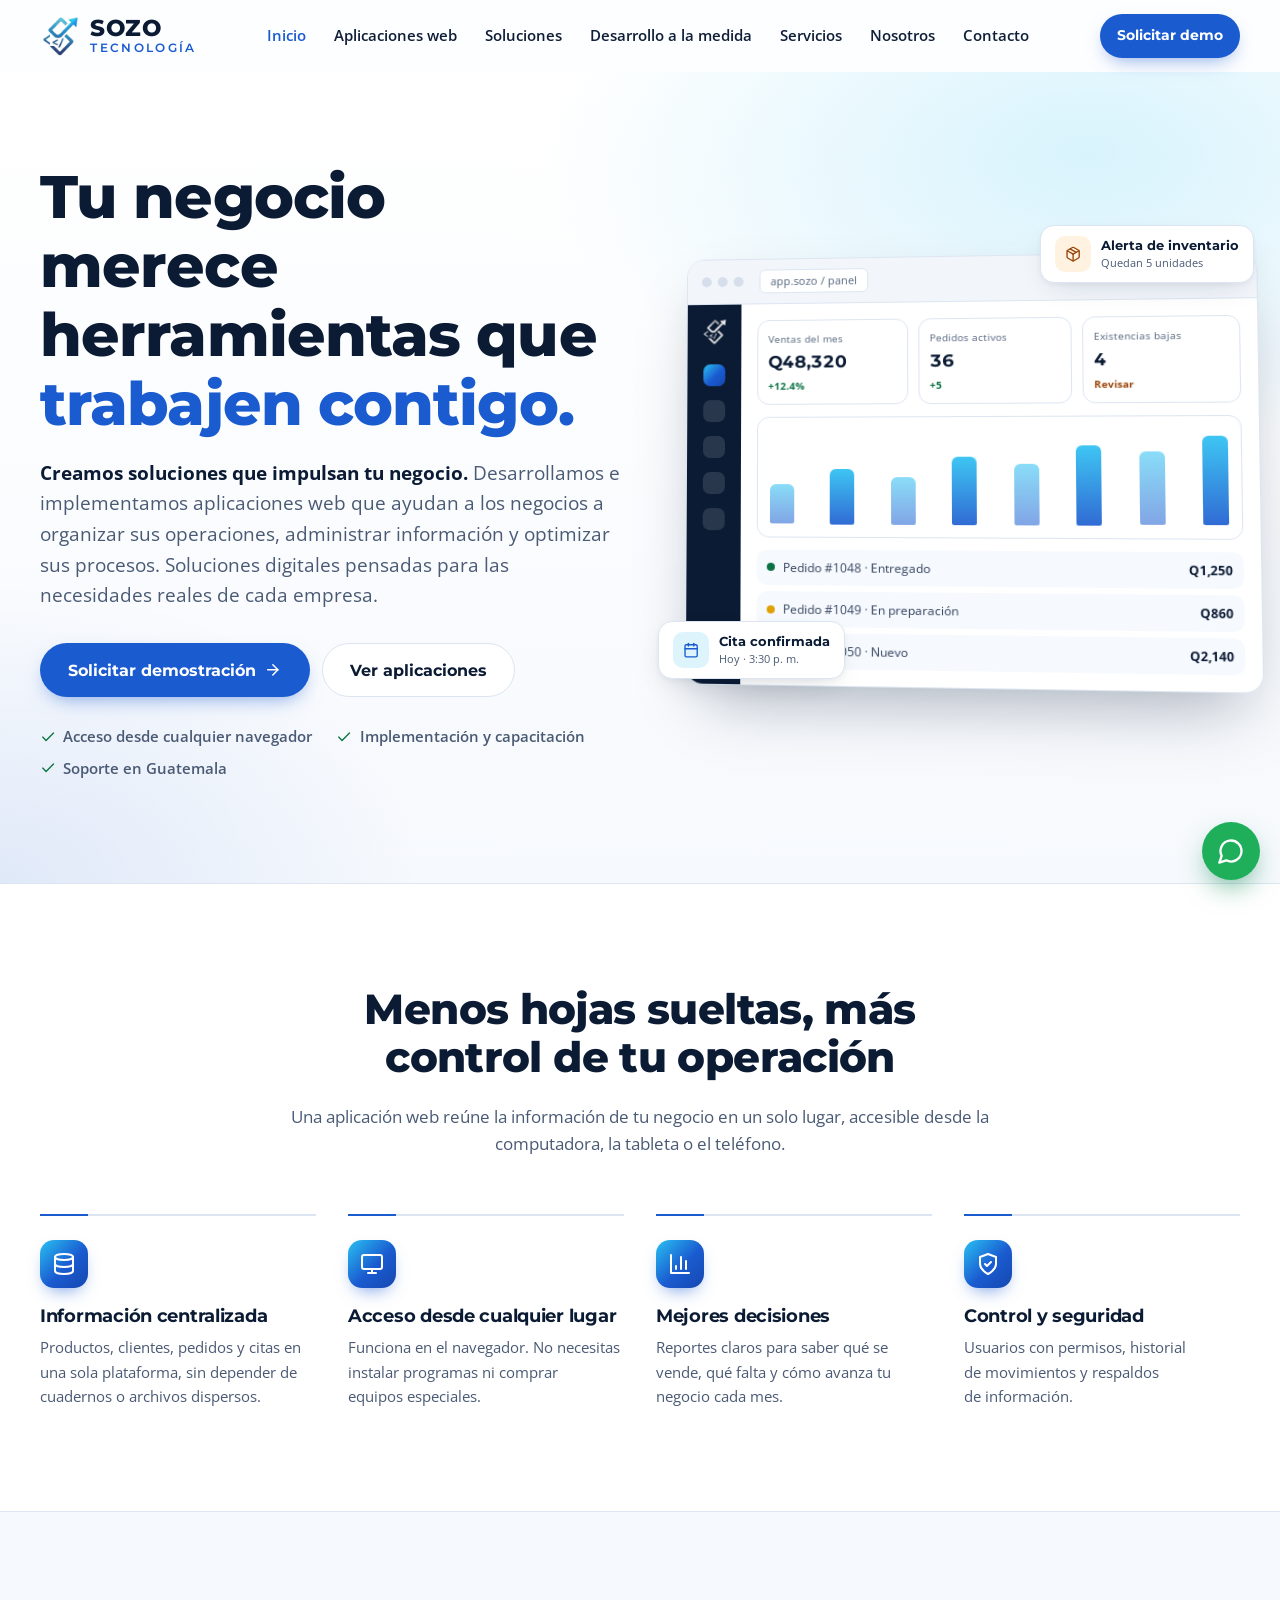
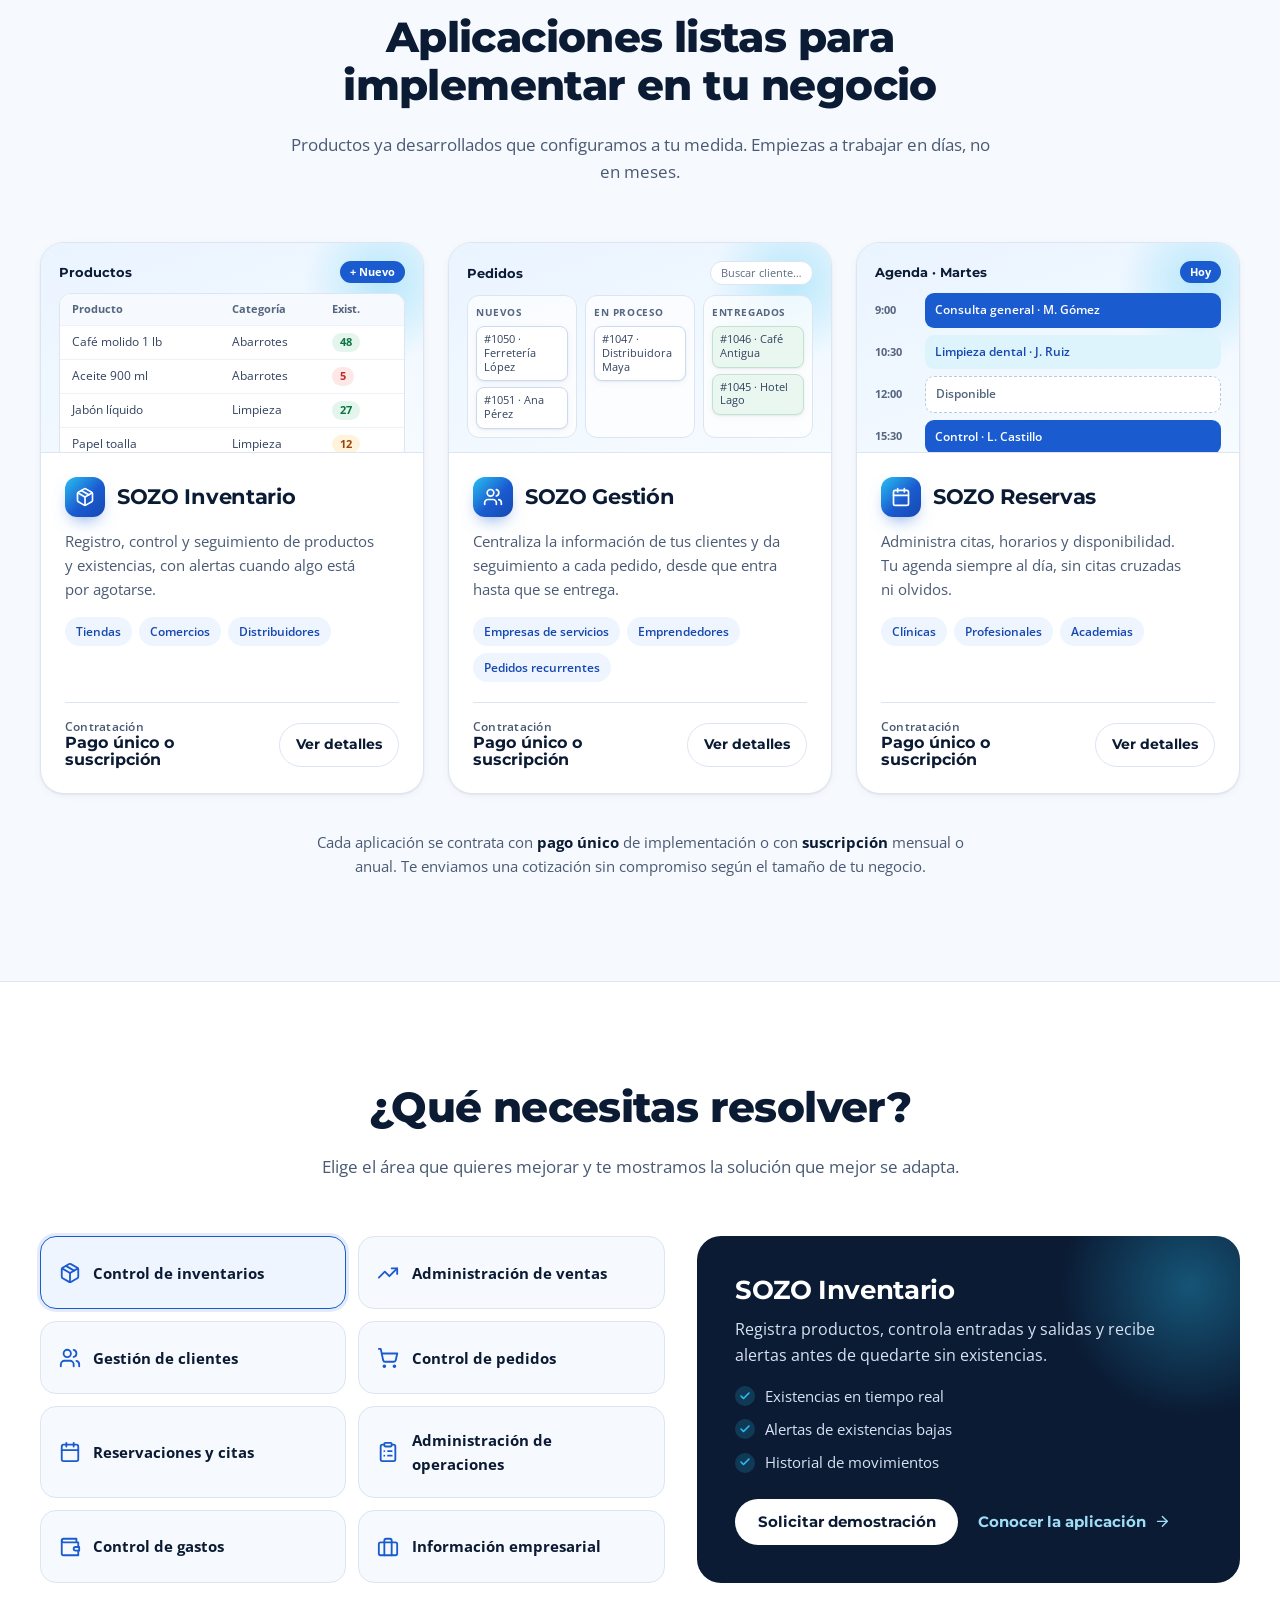
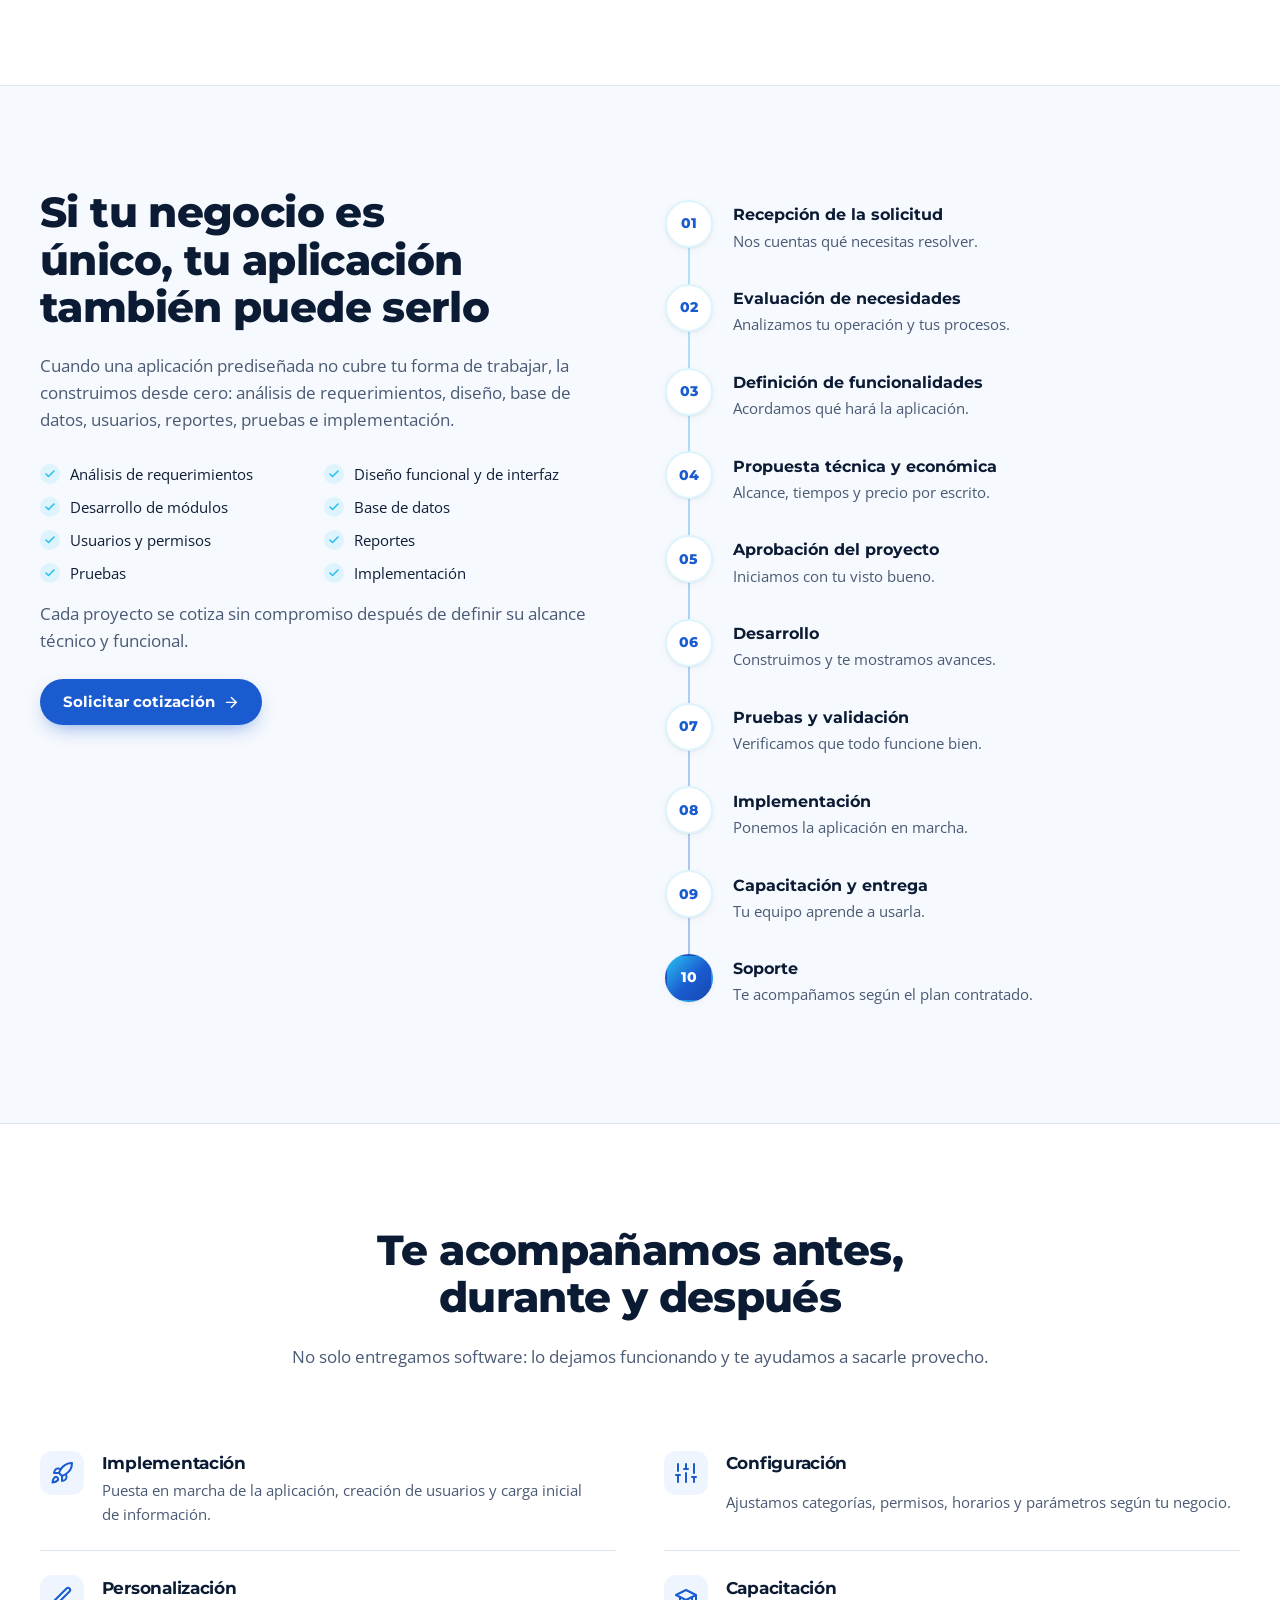
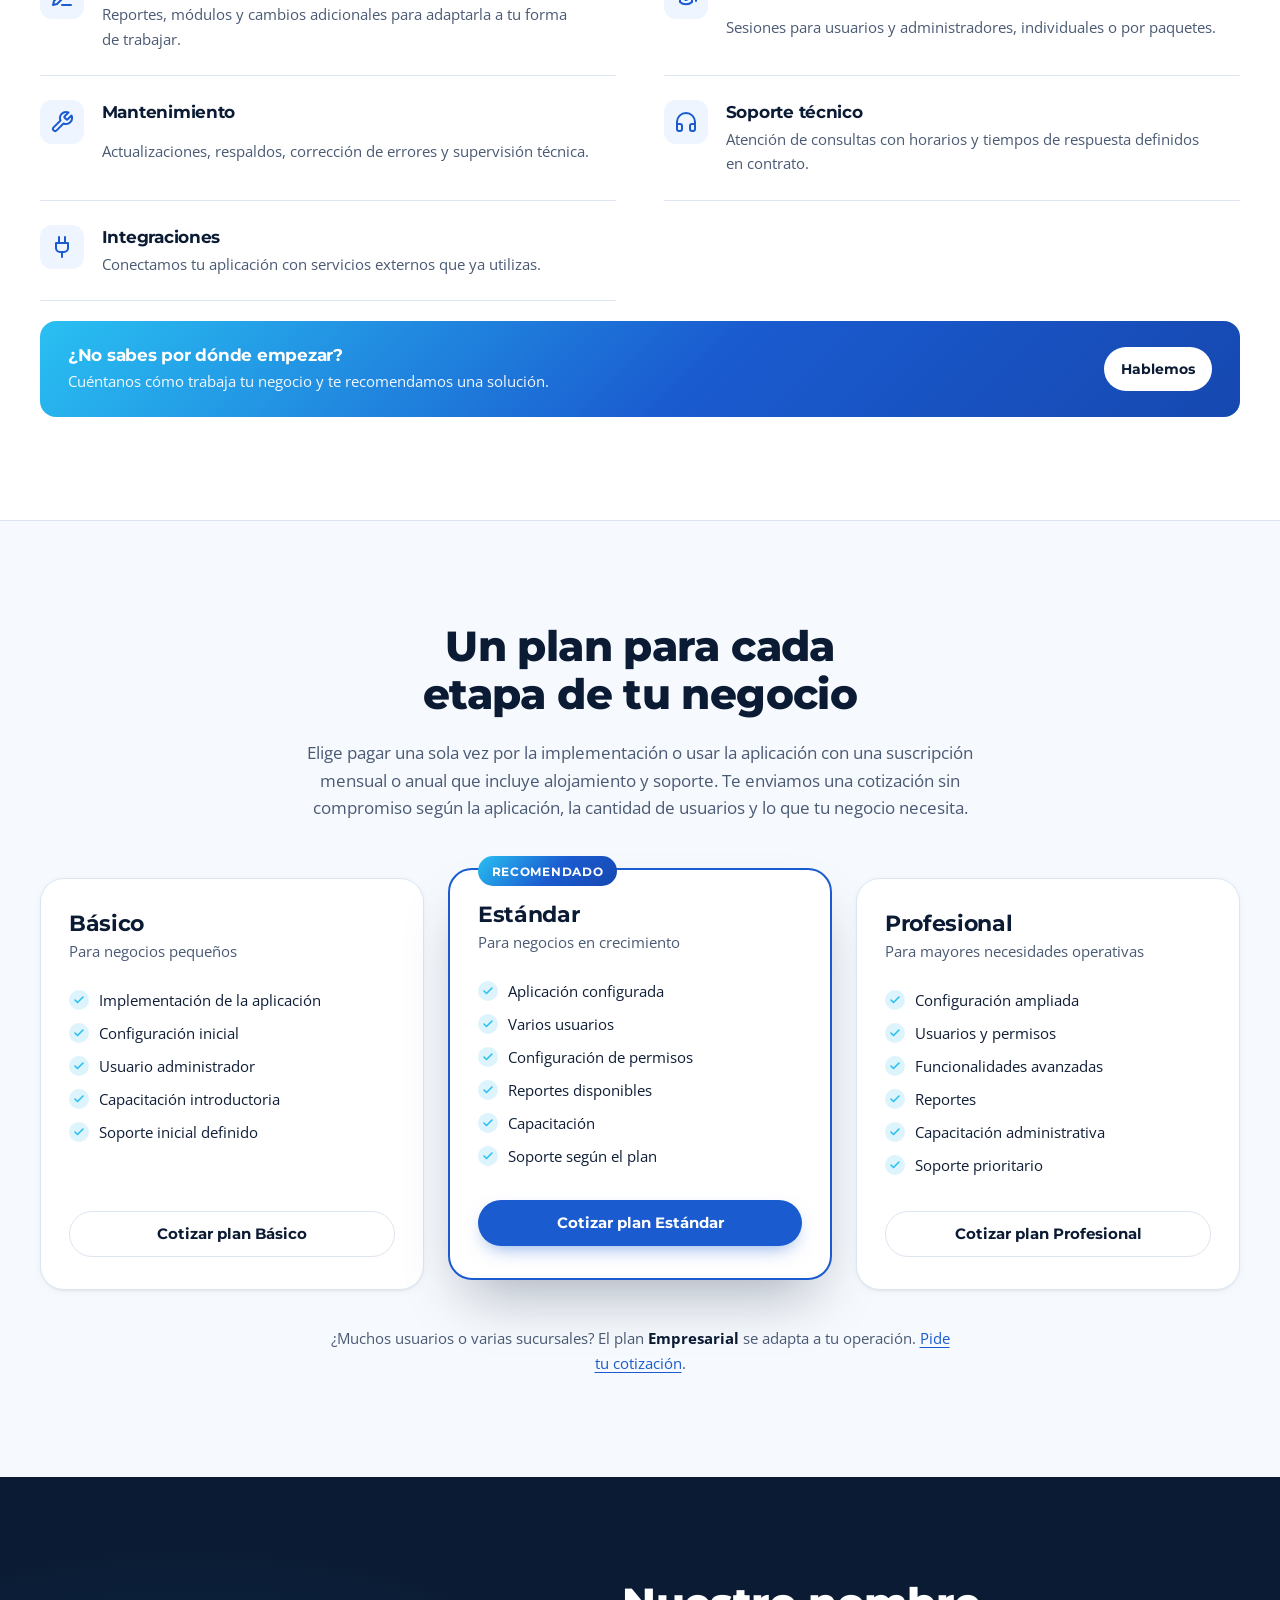
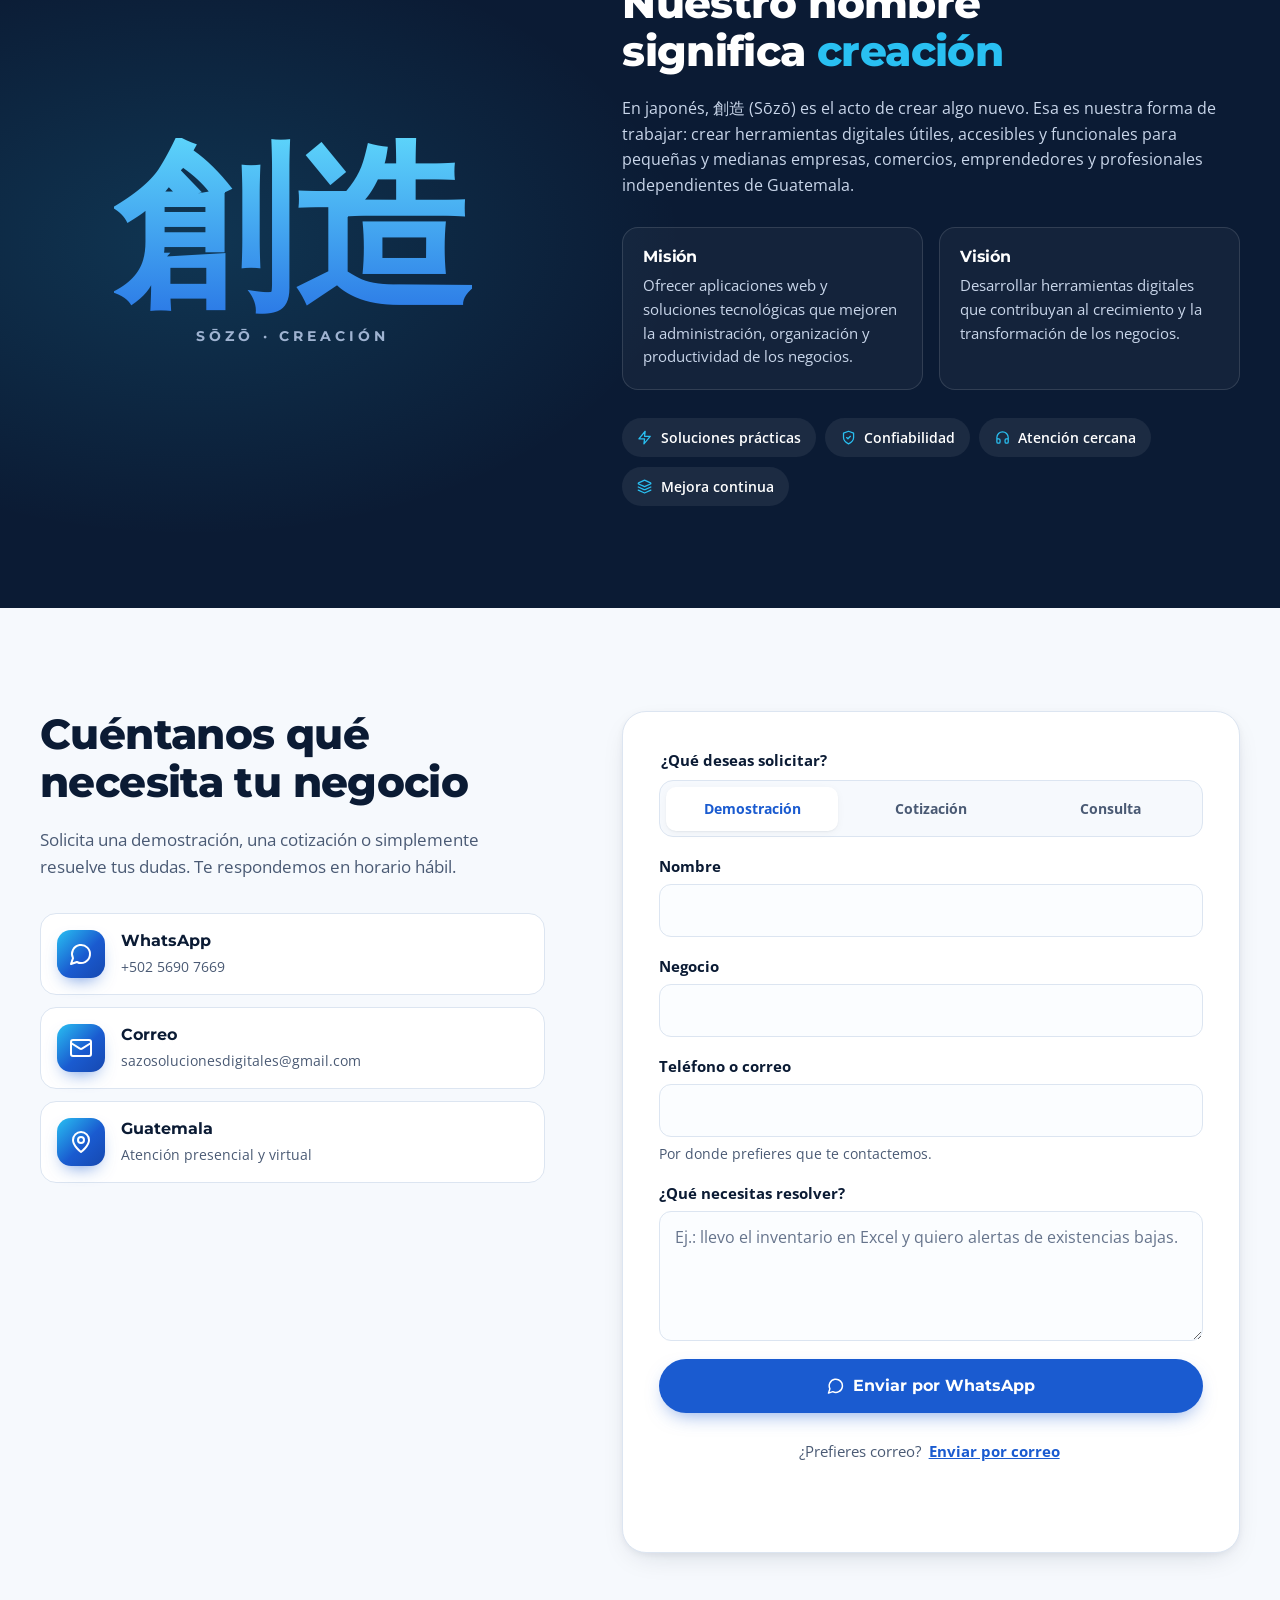
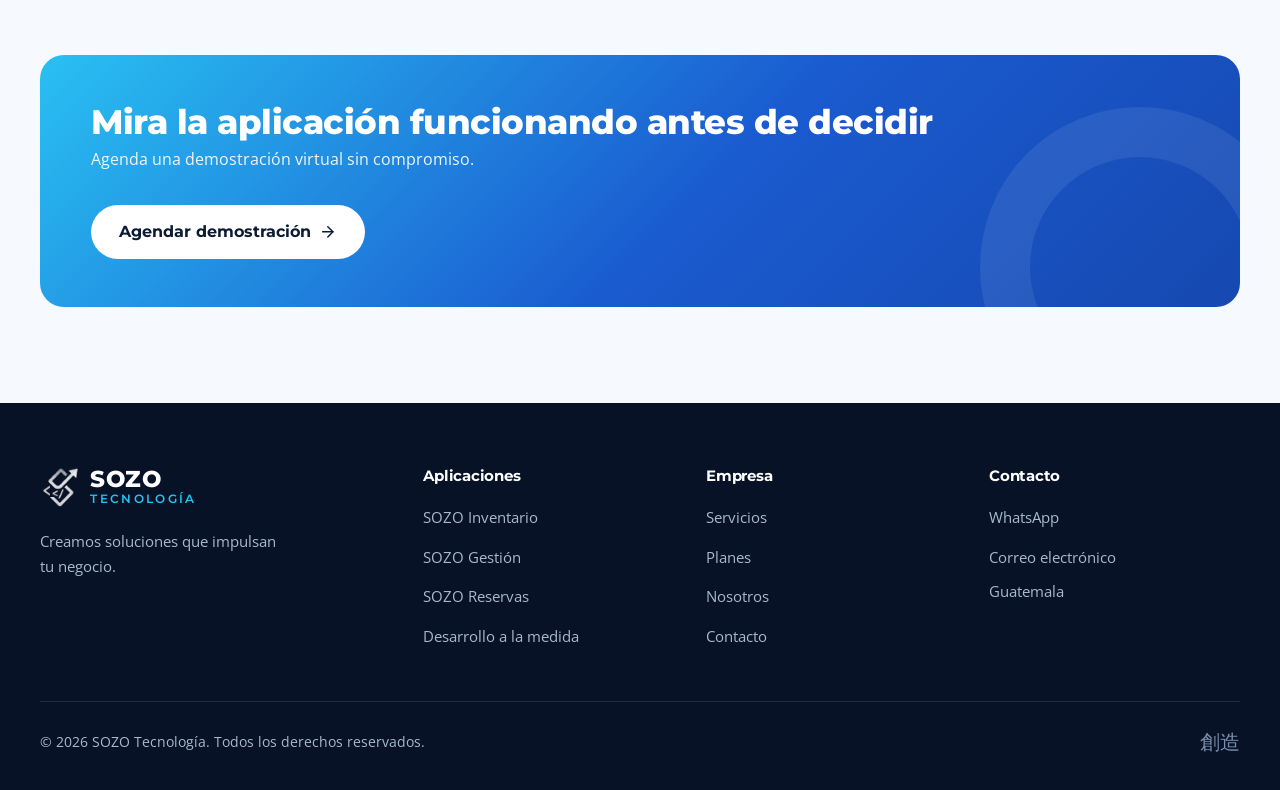
==== commit 131061f8: "Quitar precios publicados de la web" ====
--- a/index.html
+++ b/index.html
@@ -4,9 +4,10 @@
   <meta charset="utf-8">
   <meta name="viewport" content="width=device-width, initial-scale=1">
   <title>SOZO Tecnología | Aplicaciones web para negocios en Guatemala</title>
-  <meta name="description" content="SOZO Tecnología desarrolla e implementa aplicaciones web para negocios en Guatemala: control de inventarios, gestión de clientes y pedidos, reservas y citas, y desarrollo a la medida.">
+  <meta name="description" content="Aplicaciones web para negocios en Guatemala: control de inventarios, clientes y pedidos, reservas y citas, y desarrollo a la medida. Implementación y soporte.">
   <link rel="canonical" href="https://sazosoluciones.github.io/sozo-tecnologia/">
   <meta name="robots" content="index, follow">
+  <meta name="google-site-verification" content="b2M2345al8y75UtZL09rt9r0iNdZXpbSFGPGHRCGVSE" />
   <meta name="theme-color" content="#FFFFFF">
 
   <!-- Vista previa al compartir (WhatsApp, Facebook, LinkedIn, X) -->
@@ -49,7 +50,6 @@
         "email": "sazosolucionesdigitales@gmail.com",
         "address": { "@type": "PostalAddress", "addressCountry": "GT" },
         "areaServed": { "@type": "Country", "name": "Guatemala" },
-        "priceRange": "Q150 – Q45,000",
         "currenciesAccepted": "GTQ",
         "knowsLanguage": "es",
         "contactPoint": {
@@ -64,10 +64,10 @@
           "@type": "OfferCatalog",
           "name": "Aplicaciones web y servicios",
           "itemListElement": [
-            { "@type": "Offer", "itemOffered": { "@type": "SoftwareApplication", "name": "SOZO Inventario", "applicationCategory": "BusinessApplication", "operatingSystem": "Navegador web", "description": "Registro, control y seguimiento de productos y existencias, con alertas de existencias bajas." }, "priceSpecification": { "@type": "PriceSpecification", "minPrice": 3500, "priceCurrency": "GTQ", "description": "Implementación desde Q3,500" } },
-            { "@type": "Offer", "itemOffered": { "@type": "SoftwareApplication", "name": "SOZO Gestión", "applicationCategory": "BusinessApplication", "operatingSystem": "Navegador web", "description": "Gestión de clientes y seguimiento de pedidos." }, "priceSpecification": { "@type": "PriceSpecification", "minPrice": 2500, "priceCurrency": "GTQ", "description": "Implementación desde Q2,500" } },
-            { "@type": "Offer", "itemOffered": { "@type": "SoftwareApplication", "name": "SOZO Reservas", "applicationCategory": "BusinessApplication", "operatingSystem": "Navegador web", "description": "Administración de citas, horarios y disponibilidad." }, "priceSpecification": { "@type": "PriceSpecification", "minPrice": 2000, "priceCurrency": "GTQ", "description": "Implementación desde Q2,000" } },
-            { "@type": "Offer", "itemOffered": { "@type": "Service", "name": "Desarrollo de aplicaciones web a la medida" }, "priceSpecification": { "@type": "PriceSpecification", "minPrice": 6000, "priceCurrency": "GTQ", "description": "Proyectos desde Q6,000" } }
+            { "@type": "Offer", "itemOffered": { "@type": "SoftwareApplication", "name": "SOZO Inventario", "applicationCategory": "BusinessApplication", "operatingSystem": "Navegador web", "description": "Registro, control y seguimiento de productos y existencias, con alertas de existencias bajas." } },
+            { "@type": "Offer", "itemOffered": { "@type": "SoftwareApplication", "name": "SOZO Gestión", "applicationCategory": "BusinessApplication", "operatingSystem": "Navegador web", "description": "Gestión de clientes y seguimiento de pedidos." } },
+            { "@type": "Offer", "itemOffered": { "@type": "SoftwareApplication", "name": "SOZO Reservas", "applicationCategory": "BusinessApplication", "operatingSystem": "Navegador web", "description": "Administración de citas, horarios y disponibilidad." } },
+            { "@type": "Offer", "itemOffered": { "@type": "Service", "name": "Desarrollo de aplicaciones web a la medida" } }
           ]
         }
       },
@@ -284,7 +284,7 @@
               <li>Tiendas</li><li>Comercios</li><li>Distribuidores</li>
             </ul>
             <div class="app-foot">
-              <p class="price"><small>Implementación desde</small> Q3,500</p>
+              <p class="price price-text"><small>Contratación</small> Pago único o suscripción</p>
               <a class="btn btn-ghost btn-sm" href="aplicaciones/inventario/">Ver detalles</a>
             </div>
           </div>
@@ -310,7 +310,7 @@
               <li>Empresas de servicios</li><li>Emprendedores</li><li>Pedidos recurrentes</li>
             </ul>
             <div class="app-foot">
-              <p class="price"><small>Implementación desde</small> Q2,500</p>
+              <p class="price price-text"><small>Contratación</small> Pago único o suscripción</p>
               <a class="btn btn-ghost btn-sm" href="aplicaciones/gestion/">Ver detalles</a>
             </div>
           </div>
@@ -337,14 +337,14 @@
               <li>Clínicas</li><li>Profesionales</li><li>Academias</li>
             </ul>
             <div class="app-foot">
-              <p class="price"><small>Implementación desde</small> Q2,000</p>
+              <p class="price price-text"><small>Contratación</small> Pago único o suscripción</p>
               <a class="btn btn-ghost btn-sm" href="aplicaciones/reservas/">Ver detalles</a>
             </div>
           </div>
         </article>
       </div>
 
-      <p class="note reveal">También disponible en modalidad de suscripción mensual o anual, desde <strong>Q150 al mes</strong>. Los precios son de referencia y se confirman en la cotización.</p>
+      <p class="note reveal">Cada aplicación se contrata con <strong>pago único</strong> de implementación o con <strong>suscripción</strong> mensual o anual. Te enviamos una cotización sin compromiso según el tamaño de tu negocio.</p>
     </div>
   </section>
 
@@ -388,13 +388,17 @@
         <h2 id="t-custom">Si tu negocio es único, tu aplicación también puede serlo</h2>
         <p>Cuando una aplicación prediseñada no cubre tu forma de trabajar, la construimos desde cero: análisis de requerimientos, diseño, base de datos, usuarios, reportes, pruebas e implementación.</p>
 
-        <div class="tiers">
-          <div class="tier"><span>Básico</span><b>Q6,000 – Q12,000</b></div>
-          <div class="tier"><span>Intermedio</span><b>Q12,000 – Q25,000</b></div>
-          <div class="tier"><span>Avanzado</span><b>Q25,000 – Q45,000</b></div>
-          <div class="tier"><span>Empresarial</span><b>Desde Q45,000</b></div>
-        </div>
-        <p class="small muted">Cada proyecto se cotiza después de definir su alcance técnico y funcional.</p>
+        <ul class="check-list cols custom-includes">
+          <li>Análisis de requerimientos</li>
+          <li>Diseño funcional y de interfaz</li>
+          <li>Desarrollo de módulos</li>
+          <li>Base de datos</li>
+          <li>Usuarios y permisos</li>
+          <li>Reportes</li>
+          <li>Pruebas</li>
+          <li>Implementación</li>
+        </ul>
+        <p class="small muted">Cada proyecto se cotiza sin compromiso después de definir su alcance técnico y funcional.</p>
         <a class="btn btn-primary" href="#contacto" data-request="cotizacion">Solicitar cotización <svg class="icon"><use href="#i-arrow"/></svg></a>
       </div>
 
@@ -442,14 +446,13 @@
     <div class="container">
       <div class="section-head reveal">
         <h2 id="t-planes">Un plan para cada etapa de tu negocio</h2>
-        <p>Suscripción mensual que incluye el uso de la aplicación, alojamiento y soporte. El precio final depende de la aplicación, la cantidad de usuarios y los recursos requeridos.</p>
+        <p>Elige pagar una sola vez por la implementación o usar la aplicación con una suscripción mensual o anual que incluye alojamiento y soporte. Te enviamos una cotización sin compromiso según la aplicación, la cantidad de usuarios y lo que tu negocio necesita.</p>
       </div>
 
       <div class="plan-grid">
         <article class="plan reveal">
           <h3>Básico</h3>
           <p class="plan-for">Para negocios pequeños</p>
-          <p class="plan-price"><small>desde</small> Q150<span>/mes</span></p>
           <ul class="check-list">
             <li>Implementación de la aplicación</li>
             <li>Configuración inicial</li>
@@ -461,10 +464,9 @@
         </article>
 
         <article class="plan plan-featured reveal">
-          <span class="plan-badge">Más elegido</span>
+          <span class="plan-badge">Recomendado</span>
           <h3>Estándar</h3>
           <p class="plan-for">Para negocios en crecimiento</p>
-          <p class="plan-price"><small>desde</small> Q300<span>/mes</span></p>
           <ul class="check-list">
             <li>Aplicación configurada</li>
             <li>Varios usuarios</li>
@@ -479,7 +481,6 @@
         <article class="plan reveal">
           <h3>Profesional</h3>
           <p class="plan-for">Para mayores necesidades operativas</p>
-          <p class="plan-price"><small>desde</small> Q600<span>/mes</span></p>
           <ul class="check-list">
             <li>Configuración ampliada</li>
             <li>Usuarios y permisos</li>
@@ -491,7 +492,7 @@
           <a class="btn btn-ghost btn-block" href="#contacto" data-request="cotizacion" data-plan="Profesional">Cotizar plan Profesional</a>
         </article>
       </div>
-      <p class="note reveal">¿Más de 20 usuarios o varias sucursales? El plan <strong>Empresarial</strong> parte de Q1,200 al mes. <a href="#contacto" data-request="cotizacion" data-plan="Empresarial">Pide tu cotización</a>.</p>
+      <p class="note reveal">¿Muchos usuarios o varias sucursales? El plan <strong>Empresarial</strong> se adapta a tu operación. <a href="#contacto" data-request="cotizacion" data-plan="Empresarial">Pide tu cotización</a>.</p>
     </div>
   </section>
 
--- a/styles.css
+++ b/styles.css
@@ -660,3 +660,9 @@
 .other-arrow { margin-left: auto; color: var(--blue-600); }
 @media (max-width: 640px) { .other-list { grid-template-columns: 1fr; } }
 @media (prefers-reduced-motion: reduce) { .other-app:hover { transform: none; } .faq-chev { transition: none; } }
+
+/* Sin precios publicados */
+.price-text { font-size: 1rem; font-weight: 700; }
+.custom-includes { margin: 1.75rem 0 1rem; }
+.plan-for { margin-bottom: 1.5rem; }
+.price-box p { margin: 0; color: var(--text-muted); font-size: .93rem; }
